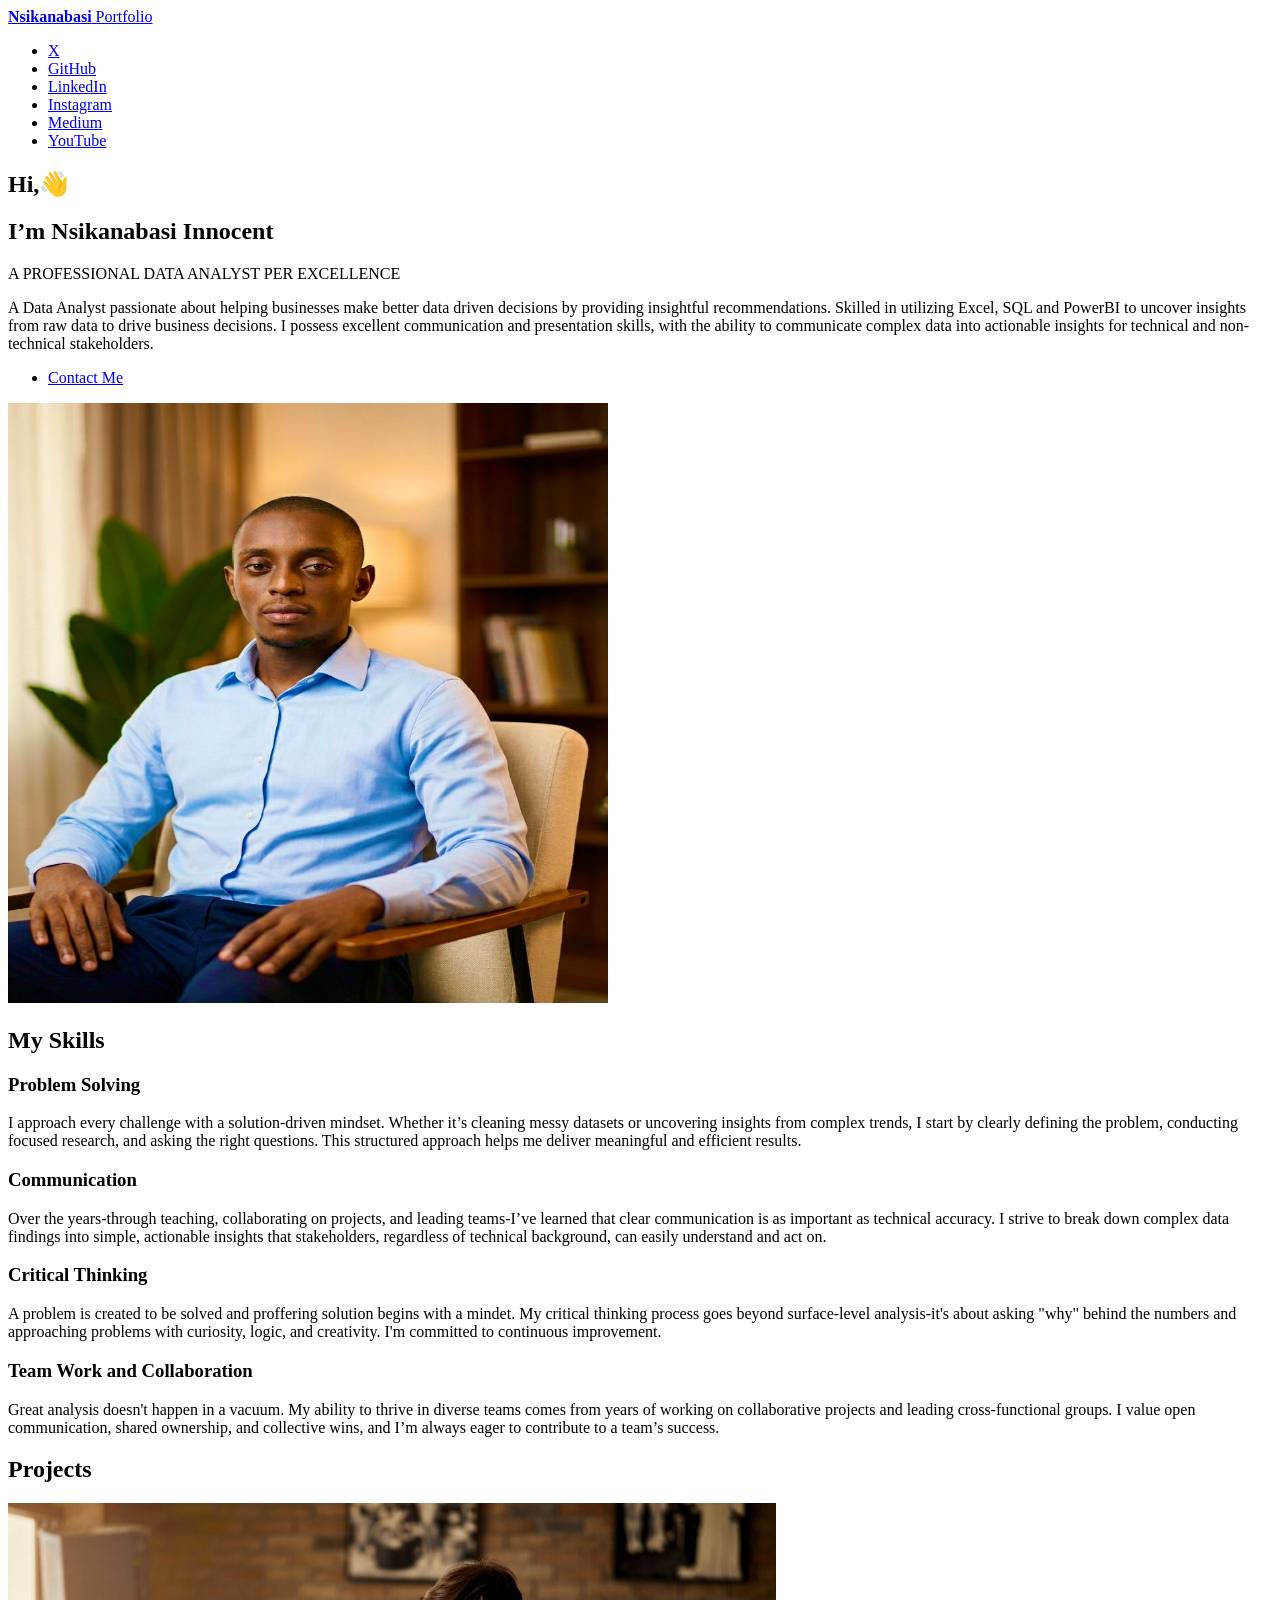
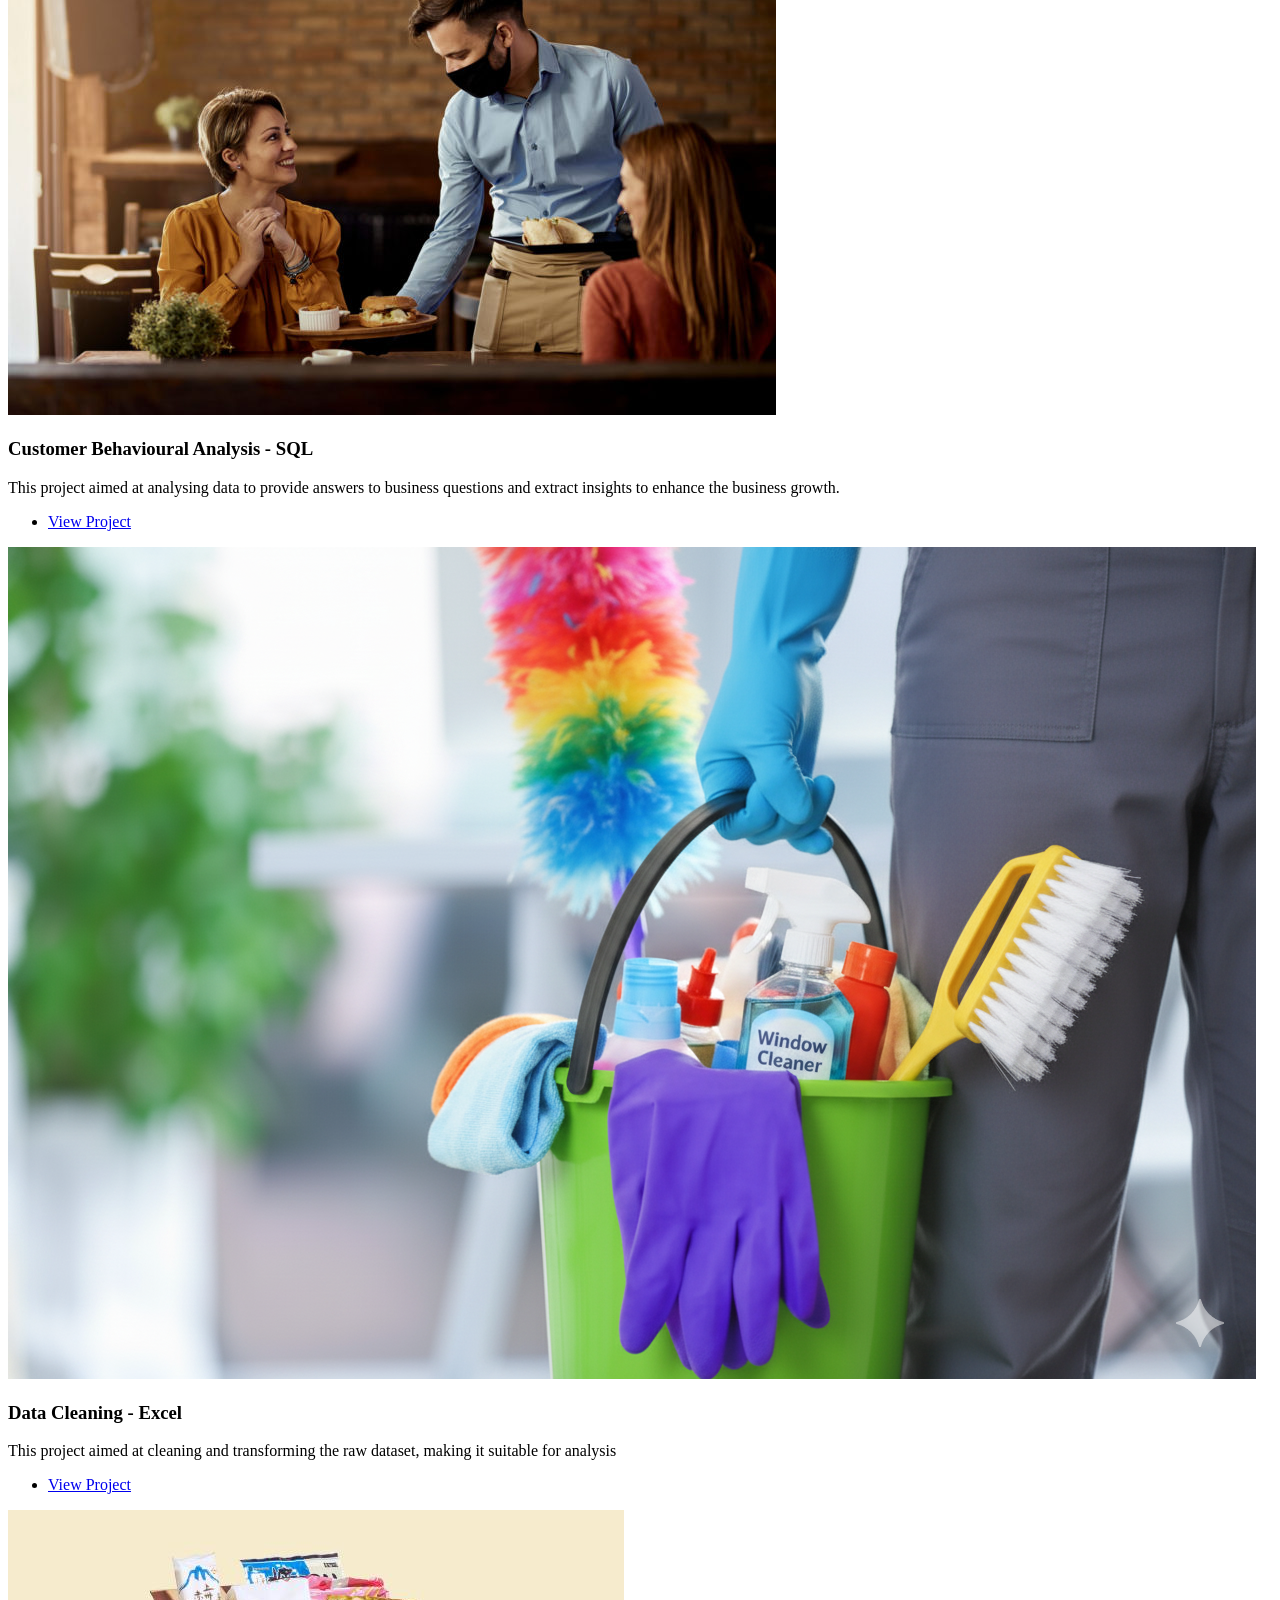
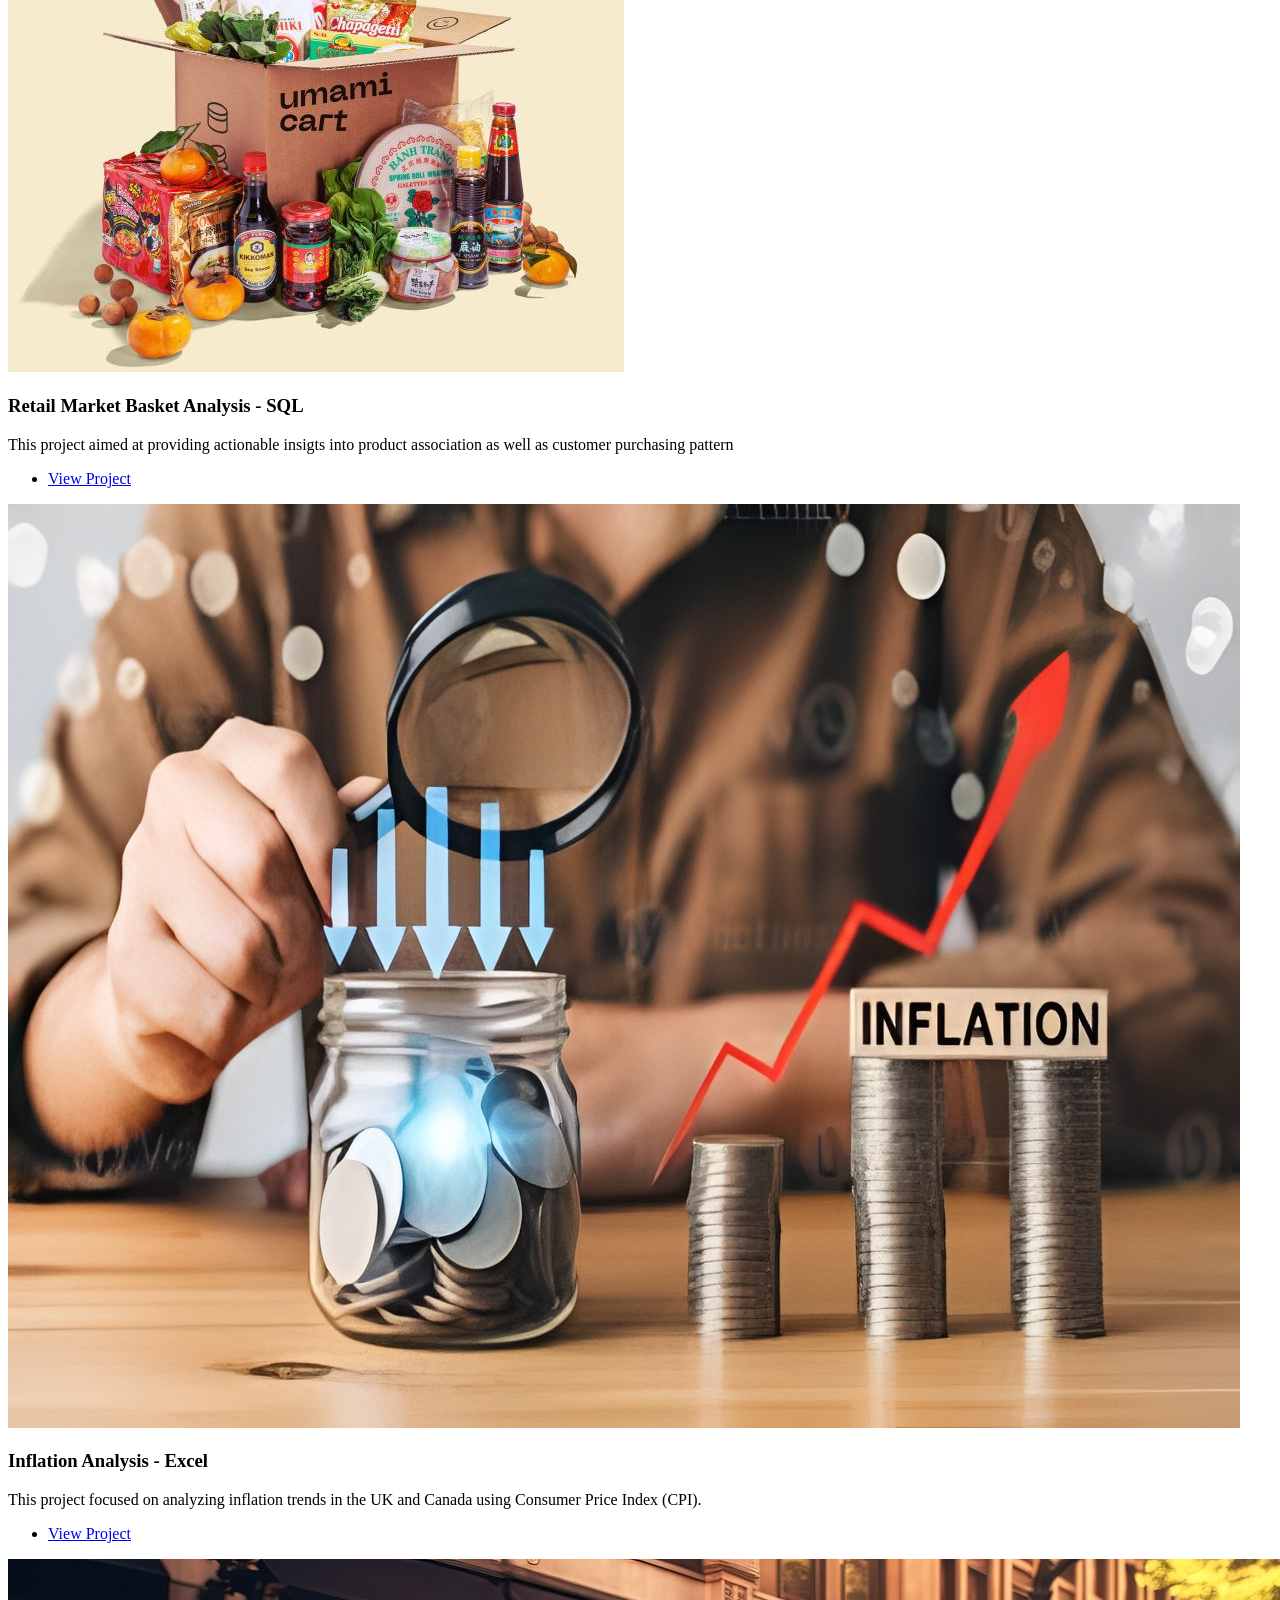
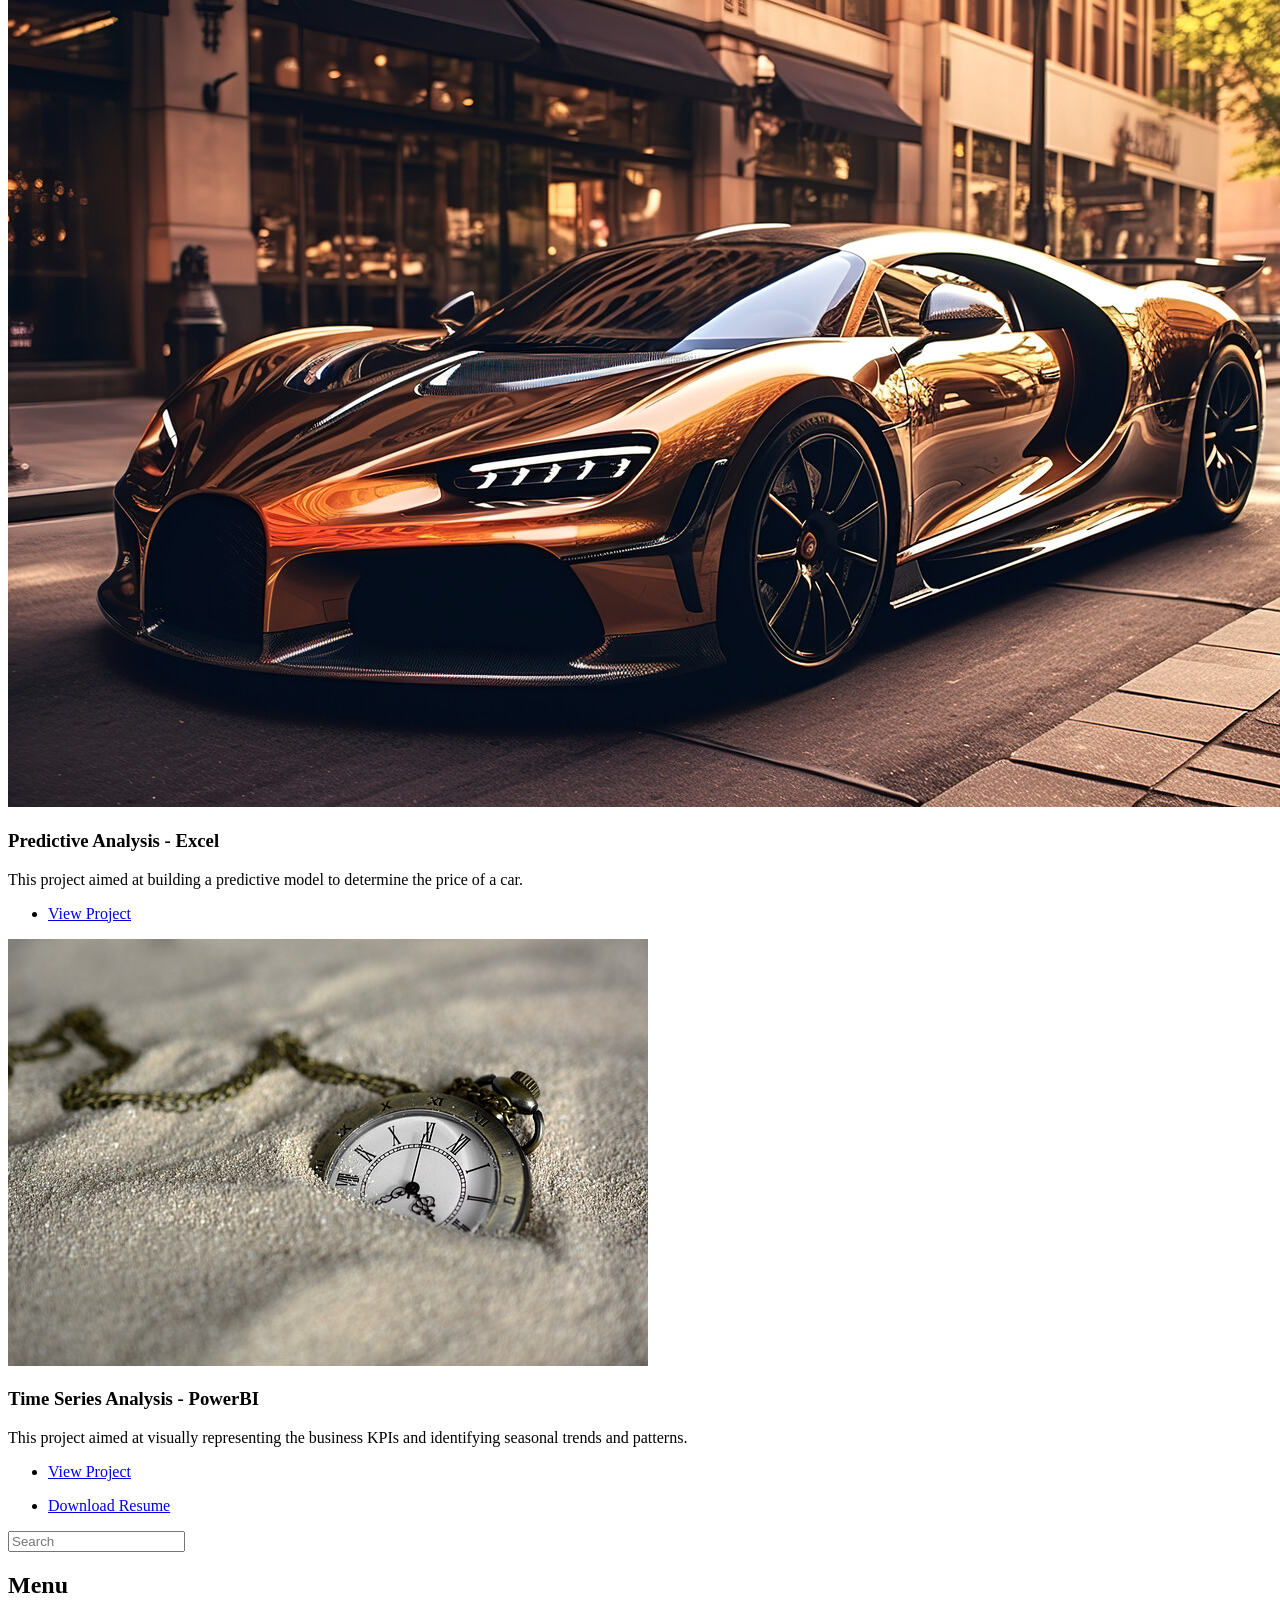
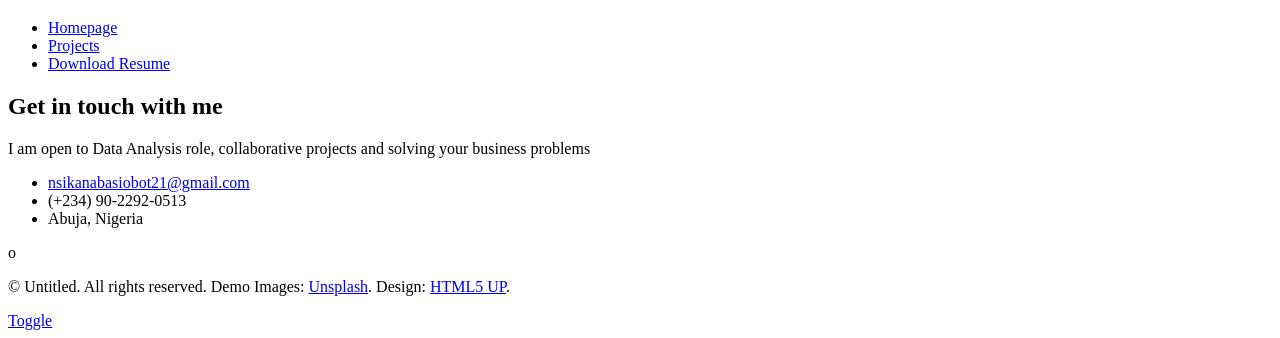
==== index.html @ 8bfc7a8d "Update index.html" ====
<!DOCTYPE HTML>
<!--
	Nsikanabasi Obot Portfolio 
	html5up.net | @ajlkn
	Free for personal and commercial use under the CCA 3.0 license (html5up.net/license)
-->
<html>
	<head>
		<title>Nsikanabasi Obot Portfolio </title>
		<meta charset="utf-8" />
		<meta name="viewport" content="width=device-width, initial-scale=1, user-scalable=no" />
		<link rel="stylesheet" href="https://cdnjs.cloudflare.com/ajax/libs/font-awesome/6.5.0/css/all.min.css">
		<link rel="stylesheet" href="assets/css/main.css" />
	</head>
	<body class="is-preload">

		<!-- Wrapper -->
			<div id="wrapper">

				<!-- Main -->
					<div id="main">
						<div class="inner">

							<!-- Header -->
								<header id="header">
									<a href="index.html" class="logo"><strong>Nsikanabasi</strong> Portfolio</a>
									<ul class="icons">										
										<li><a href="https://x.com/nsikanabasida?s=21"><span class="icon brands fa-x-twitter"><span class="label">X</span></span></a></li>
										<li><a href="https://github.com/Nsikanabasi-Innocent"><span" class="icon brands fa-github"><span class="label">GitHub</span></a></li>
										<li><a href="https://www.linkedin.com/in/nsikanabasiobot/"><span" class="icon brands fa-linkedin"><span class="label">LinkedIn</span></a></li>
										<li><a href="https://www.instagram.com/powerupdailytips?igsh=MXJxeWZpcnU3djlxcQ=="><span" class="icon brands fa-instagram"><span class="label">Instagram</span></a></li>
										<li><a href="https://medium.com/@nsikanabasida"><spam" class="icon brands fa-medium-m"><span class="label">Medium</span></a></li>
										<li><a href="https://youtube.com/@nsianddata?si=e2L50sUA_pNejiO2"><span class="icon brands fa-youtube"><span class="label">YouTube</span></a></li>
									</ul>
								</header>

							<!-- Banner -->
								<section id="banner">
									<div class="content">
										<header>
											<h1>Hi,<head>&#x1F44B;</head></h1>
												<h1>I’m Nsikanabasi Innocent</h1>
											<p>A PROFESSIONAL DATA ANALYST PER EXCELLENCE</p>
										</header>
										<p>A Data Analyst passionate about helping businesses make better data driven decisions by providing insightful recommendations. Skilled in utilizing Excel, SQL and PowerBI to uncover insights from raw data to drive business decisions. I possess excellent communication and presentation skills, with the ability to communicate complex data into actionable insights for technical and non-technical stakeholders.</p>										<ul class="actions">
											<li><a href="mailto:nsikanabasiobot21@gmail.com?&body=Hi%20Nsikanabasi," class="button big">Contact Me</a></li>
										</ul>
									</div>
									<span class="intro-image">
										<img src="images/profile2.png" alt="Image" style="max-height: 900px; max-width: 900px; width: 600px; height: 600px;" />
									</span>
								</section>

							<!-- Section -->
								<section>
									<header class="major">
										<h2>My Skills</h2>
									</header>
									<div class="features">
										<article>
											<span class="icon fa-gem"></span>
											<div class="content">
												<h3>Problem Solving</h3>
												<p>I approach every challenge with a solution-driven mindset. Whether it’s cleaning messy datasets or uncovering insights from complex trends, I start by clearly defining the problem, conducting focused research, and asking the right questions. This structured approach helps me deliver meaningful and efficient results.</p>
											</div>
										</article>
										<article>
											<span class="icon solid fa-paper-plane"></span>
											<div class="content">
												<h3>Communication</h3>
												<p>Over the years-through teaching, collaborating on projects, and leading teams-I’ve learned that clear communication is as important as technical accuracy. I strive to break down complex data findings into simple, actionable insights that stakeholders, regardless of technical background, can easily understand and act on.</p>
											</div>
										</article>
										<article>
											<span class="icon solid fa-rocket"></span>
											<div class="content">
												<h3>Critical Thinking</h3>
												<p>A problem is created to be solved and proffering solution begins with a mindet. My critical thinking process goes beyond surface-level analysis-it's about asking "why" behind the numbers and approaching problems with curiosity, logic, and creativity. I'm committed to continuous improvement.</p>
											</div>
										</article>
										<article>
											<span class="icon solid fa-signal"></span>
											<div class="content">
												<h3>Team Work and Collaboration</h3>
												<p>Great analysis doesn't happen in a vacuum. My ability to thrive in diverse teams comes from years of working on collaborative projects and leading cross-functional groups. I value open communication, shared ownership, and collective wins, and I’m always eager to contribute to a team’s success.</p>
											</div>
										</article>
									</div>
								</section>

							<!-- Section -->
							<section>
								<header class="major">
									<h2>Projects</h2>
								</header>
								<div class="posts">
									<article>
										<a href="https://medium.com/@nsikanabasida/mannys-dinner-business-analysis-in-sql-d910a4ec9da6" class="image"><img src="images/customer.jpg" alt="" /></a>
										<h3>Customer Behavioural Analysis - SQL </h3>
										<p>This project aimed at analysing data to provide answers to business questions and extract insights to enhance the business growth.</p>
										<ul class="actions">
											<li><a href="https://medium.com/@nsikanabasida/mannys-dinner-business-analysis-in-sql-d910a4ec9da6" class="button">View Project</a></li>
										</ul>
									</article>
									<article>
										<a href="https://medium.com/@nsikanabasida/transforming-the-fifa-21-dataset-a-data-cleaning-case-study-by-nsikanabasi-innocent-d241250b5559" class="image fit"><img src="images/Cleaning.png" alt="" /></a>
										<h3>Data Cleaning - Excel</h3>
										<p>This project aimed at cleaning and transforming the raw dataset, making it suitable for analysis</p>
										<ul class="actions">
											<li><a href="https://medium.com/@nsikanabasida/transforming-the-fifa-21-dataset-a-data-cleaning-case-study-by-nsikanabasi-innocent-d241250b5559" class="button">View Project</a></li>
										</ul>
									</article>
									<article>
										<a href="https://medium.com/@nsikanabasida/market-basket-analysis-report-5417c33f1a5d" class="image"><img src="images/groceries.jpeg" alt="" /></a>
										<h3> Retail Market Basket Analysis - SQL</h3>
										<p>This project aimed at providing actionable insigts into product association as well as customer purchasing pattern</p>
										<ul class="actions">
											<li><a href="https://medium.com/@nsikanabasida/market-basket-analysis-report-5417c33f1a5d" class="button">View Project</a></li>
										</ul>
									</article>
									<article>
										<a href="https://medium.com/@nsikanabasida/uk-vs-canada-inflation-trends-a-cross-country-cpi-analysis-january-2020-june-2025-cd9616a4756c" class="image"><img src="images/inflation_analysis10.jpg" alt="" /></a>
										<h3>Inflation Analysis - Excel</h3>
										<p>This project focused on analyzing inflation trends in the UK and Canada using Consumer Price Index (CPI).</p>
										<ul class="actions">
											<li><a href="https://medium.com/@nsikanabasida/uk-vs-canada-inflation-trends-a-cross-country-cpi-analysis-january-2020-june-2025-cd9616a4756c" class="button">View Project</a></li>
										</ul>
									</article>
									<article>
										<a href="https://github.com/Nsikanabasi-Innocent/Predictive-Analysis/blob/main/README.md" class="image"><img src="images/car.jpg" alt="" /></a>
										<h3>Predictive Analysis - Excel</h3>
										<p>This project aimed at building a predictive model to determine the price of a car.</p>
										<ul class="actions">
											<li><a href="https://github.com/Nsikanabasi-Innocent/Predictive-Analysis/blob/main/README.md" class="button">View Project</a></li>
										</ul>
									</article>
									<article>
										<a href="https://medium.com/@nsikanabasida/business-analysis-involving-time-series-and-time-based-comparison-in-power-bi-39948f5b01ca" class="image"><img src="images/watch.jpg" alt="" /></a>
										<h3>Time Series Analysis - PowerBI</h3>
										<p>This project aimed at visually representing the business KPIs and identifying seasonal trends and patterns.</p>
										<ul class="actions">
											<li><a href="https://medium.com/@nsikanabasida/business-analysis-involving-time-series-and-time-based-comparison-in-power-bi-39948f5b01ca" class="button">View Project</a></li>
										</ul>
									</article>
								</div>
							</section>
							<section class="split contact">
						<ul class="actions special">
							<li><a href="https://drive.google.com/file/d/1qF7cjOo4fMwD1GCdkhYdQ83513fK4cX1/view?usp=drive_link" class= button >Download Resume</a></li>
						</ul>
					</section>

				</div>
			</div>

		<!-- Sidebar -->
			<div id="sidebar">
				<div class="inner">

					<!-- Search -->
						<section id="search" class="alt">
							<form method="post" action="#">
								<input type="text" name="query" id="query" placeholder="Search" />
							</form>
						</section>

					<!-- Menu -->
						<nav id="menu">
							<header class="major">
								<h2>Menu</h2>
							</header>
							<ul>
								<li><a href="index.html">Homepage</a></li>
								<li><a href="generic.html">Projects</a></li>
								<li><a href="https://drive.google.com/file/d/1qF7cjOo4fMwD1GCdkhYdQ83513fK4cX1/view?usp=drive_link">Download Resume</a></li>
						</nav>

					<!-- Section -->
						<section>
							<header class="major">
								<h2>Get in touch with me</h2>
							</header>
							<p>I am open to Data Analysis role, collaborative projects and solving your business problems</p>
							<ul class="contact">
								<li class="icon solid fa-envelope"><a href="mailto:nsikanabasiobot21@gmail">nsikanabasiobot21@gmail.com</a></li>
								<li class="icon solid fa-phone">(+234) 90-2292-0513</li>
								<li class="icon solid fa-home"> Abuja, Nigeria<br />
								</li>
							</ul>
						</section>
o
					<!-- Footer -->
						<footer id="footer">
							<p class="copyright">&copy; Untitled. All rights reserved. Demo Images: <a href="https://unsplash.com">Unsplash</a>. Design: <a href="https://html5up.net">HTML5 UP</a>.</p> 
						</footer>

				</div>
			</div>

	</div>

<!-- Scripts -->
	<script src="assets/js/jquery.min.js"></script>
	<script src="assets/js/browser.min.js"></script>
	<script src="assets/js/breakpoints.min.js"></script>
	<script src="assets/js/util.js"></script>
	<script src="assets/js/main.js"></script>

</body>
</html>
---- assets/css/main.css ----
@import url(fontawesome-all.min.css);
@import url("https://fonts.googleapis.com/css?family=Open+Sans:400,600,400italic,600italic|Roboto+Slab:400,700");
/*
	Editorial by HTML5 UP
	html5up.net | @ajlkn
	Free for personal and commercial use under the CCA 3.0 license (html5up.net/license)
*/
html, body, div, span, applet, object,
iframe, h1, h2, h3, h4, h5, h6, p, blockquote,
pre, a, abbr, acronym, address, big, cite,
code, del, dfn, em, img, ins, kbd, q, s, samp,
small, strike, strong, sub, sup, tt, var, b,
u, i, center, dl, dt, dd, ol, ul, li, fieldset,
form, label, legend, table, caption, tbody,
tfoot, thead, tr, th, td, article, aside,
canvas, details, embed, figure, figcaption,
footer, header, hgroup, menu, nav, output, ruby,
section, summary, time, mark, audio, video {
  margin: 0;
  padding: 0;
  border: 0;
  font-size: 100%;
  font: inherit;
  vertical-align: baseline; }

article, aside, details, figcaption, figure,
footer, header, hgroup, menu, nav, section {
  display: block; }

body {
  line-height: 1; }

ol, ul {
  list-style: none; }

blockquote, q {
  quotes: none; }
  blockquote:before, blockquote:after, q:before, q:after {
    content: '';
    content: none; }

table {
  border-collapse: collapse;
  border-spacing: 0; }

body {
  -webkit-text-size-adjust: none; }

mark {
  background-color: transparent;
  color: inherit; }

input::-moz-focus-inner {
  border: 0;
  padding: 0; }

input, select, textarea {
  -moz-appearance: none;
  -webkit-appearance: none;
  -ms-appearance: none;
  appearance: none; }

/* Basic */
@-ms-viewport {
  width: device-width; }

body {
  -ms-overflow-style: scrollbar; }

@media screen and (max-width: 480px) {
  html, body {
    min-width: 320px; } }

html {
  box-sizing: border-box; }

*, *:before, *:after {
  box-sizing: inherit; }

body {
  background: #ffffff; }
  body.is-preload *, body.is-preload *:before, body.is-preload *:after, body.is-resizing *, body.is-resizing *:before, body.is-resizing *:after {
    -moz-animation: none !important;
    -webkit-animation: none !important;
    -ms-animation: none !important;
    animation: none !important;
    -moz-transition: none !important;
    -webkit-transition: none !important;
    -ms-transition: none !important;
    transition: none !important; }

/* Type */
body, input, select, textarea {
  color: #7f888f;
  font-family: "Open Sans", sans-serif;
  font-size: 13pt;
  font-weight: 400;
  line-height: 1.65; }
  @media screen and (max-width: 1680px) {
    body, input, select, textarea {
      font-size: 11pt; } }
  @media screen and (max-width: 1280px) {
    body, input, select, textarea {
      font-size: 10pt; } }
  @media screen and (max-width: 360px) {
    body, input, select, textarea {
      font-size: 9pt; } }

a {
  -moz-transition: color 0.2s ease-in-out, border-bottom-color 0.2s ease-in-out;
  -webkit-transition: color 0.2s ease-in-out, border-bottom-color 0.2s ease-in-out;
  -ms-transition: color 0.2s ease-in-out, border-bottom-color 0.2s ease-in-out;
  transition: color 0.2s ease-in-out, border-bottom-color 0.2s ease-in-out;
  border-bottom: dotted 1px;
  color: #f56a6a;
  text-decoration: none; }
  a:hover {
    border-bottom-color: #f56a6a;
    color: #f56a6a !important; }
    a:hover strong {
      color: inherit; }

strong, b {
  color: #3d4449;
  font-weight: 600; }

em, i {
  font-style: italic; }

p {
  margin: 0 0 2em 0; }

h1, h2, h3, h4, h5, h6 {
  color: #3d4449;
  font-family: "Roboto Slab", serif;
  font-weight: 700;
  line-height: 1.5;
  margin: 0 0 1em 0; }
  h1 a, h2 a, h3 a, h4 a, h5 a, h6 a {
    color: inherit;
    text-decoration: none;
    border-bottom: 0; }

h1 {
  font-size: 4em;
  margin: 0 0 0.5em 0;
  line-height: 1.3; }

h2 {
  font-size: 1.75em; }

h3 {
  font-size: 1.25em; }

h4 {
  font-size: 1.1em; }

h5 {
  font-size: 0.9em; }

h6 {
  font-size: 0.7em; }

@media screen and (max-width: 1680px) {
  h1 {
    font-size: 3.5em; } }

@media screen and (max-width: 980px) {
  h1 {
    font-size: 3.25em; } }

@media screen and (max-width: 736px) {
  h1 {
    font-size: 2em;
    line-height: 1.4; }
  h2 {
    font-size: 1.5em; } }

sub {
  font-size: 0.8em;
  position: relative;
  top: 0.5em; }

sup {
  font-size: 0.8em;
  position: relative;
  top: -0.5em; }

blockquote {
  border-left: solid 3px rgba(210, 215, 217, 0.75);
  font-style: italic;
  margin: 0 0 2em 0;
  padding: 0.5em 0 0.5em 2em; }

code {
  background: rgba(230, 235, 237, 0.25);
  border-radius: 0.375em;
  border: solid 1px rgba(210, 215, 217, 0.75);
  font-family: "Courier New", monospace;
  font-size: 0.9em;
  margin: 0 0.25em;
  padding: 0.25em 0.65em; }

pre {
  -webkit-overflow-scrolling: touch;
  font-family: "Courier New", monospace;
  font-size: 0.9em;
  margin: 0 0 2em 0; }
  pre code {
    display: block;
    line-height: 1.75;
    padding: 1em 1.5em;
    overflow-x: auto; }

hr {
  border: 0;
  border-bottom: solid 1px rgba(210, 215, 217, 0.75);
  margin: 2em 0; }
  hr.major {
    margin: 3em 0; }

.align-left {
  text-align: left; }

.align-center {
  text-align: center; }

.align-right {
  text-align: right; }

/* Row */
.row {
  display: flex;
  flex-wrap: wrap;
  box-sizing: border-box;
  align-items: stretch; }
  .row > * {
    box-sizing: border-box; }
  .row.gtr-uniform > * > :last-child {
    margin-bottom: 0; }
  .row.aln-left {
    justify-content: flex-start; }
  .row.aln-center {
    justify-content: center; }
  .row.aln-right {
    justify-content: flex-end; }
  .row.aln-top {
    align-items: flex-start; }
  .row.aln-middle {
    align-items: center; }
  .row.aln-bottom {
    align-items: flex-end; }
  .row > .imp {
    order: -1; }
  .row > .col-1 {
    width: 8.33333%; }
  .row > .off-1 {
    margin-left: 8.33333%; }
  .row > .col-2 {
    width: 16.66667%; }
  .row > .off-2 {
    margin-left: 16.66667%; }
  .row > .col-3 {
    width: 25%; }
  .row > .off-3 {
    margin-left: 25%; }
  .row > .col-4 {
    width: 33.33333%; }
  .row > .off-4 {
    margin-left: 33.33333%; }
  .row > .col-5 {
    width: 41.66667%; }
  .row > .off-5 {
    margin-left: 41.66667%; }
  .row > .col-6 {
    width: 50%; }
  .row > .off-6 {
    margin-left: 50%; }
  .row > .col-7 {
    width: 58.33333%; }
  .row > .off-7 {
    margin-left: 58.33333%; }
  .row > .col-8 {
    width: 66.66667%; }
  .row > .off-8 {
    margin-left: 66.66667%; }
  .row > .col-9 {
    width: 75%; }
  .row > .off-9 {
    margin-left: 75%; }
  .row > .col-10 {
    width: 83.33333%; }
  .row > .off-10 {
    margin-left: 83.33333%; }
  .row > .col-11 {
    width: 91.66667%; }
  .row > .off-11 {
    margin-left: 91.66667%; }
  .row > .col-12 {
    width: 100%; }
  .row > .off-12 {
    margin-left: 100%; }
  .row.gtr-0 {
    margin-top: 0;
    margin-left: 0em; }
    .row.gtr-0 > * {
      padding: 0 0 0 0em; }
    .row.gtr-0.gtr-uniform {
      margin-top: 0em; }
      .row.gtr-0.gtr-uniform > * {
        padding-top: 0em; }
  .row.gtr-25 {
    margin-top: 0;
    margin-left: -0.375em; }
    .row.gtr-25 > * {
      padding: 0 0 0 0.375em; }
    .row.gtr-25.gtr-uniform {
      margin-top: -0.375em; }
      .row.gtr-25.gtr-uniform > * {
        padding-top: 0.375em; }
  .row.gtr-50 {
    margin-top: 0;
    margin-left: -0.75em; }
    .row.gtr-50 > * {
      padding: 0 0 0 0.75em; }
    .row.gtr-50.gtr-uniform {
      margin-top: -0.75em; }
      .row.gtr-50.gtr-uniform > * {
        padding-top: 0.75em; }
  .row {
    margin-top: 0;
    margin-left: -1.5em; }
    .row > * {
      padding: 0 0 0 1.5em; }
    .row.gtr-uniform {
      margin-top: -1.5em; }
      .row.gtr-uniform > * {
        padding-top: 1.5em; }
  .row.gtr-150 {
    margin-top: 0;
    margin-left: -2.25em; }
    .row.gtr-150 > * {
      padding: 0 0 0 2.25em; }
    .row.gtr-150.gtr-uniform {
      margin-top: -2.25em; }
      .row.gtr-150.gtr-uniform > * {
        padding-top: 2.25em; }
  .row.gtr-200 {
    margin-top: 0;
    margin-left: -3em; }
    .row.gtr-200 > * {
      padding: 0 0 0 3em; }
    .row.gtr-200.gtr-uniform {
      margin-top: -3em; }
      .row.gtr-200.gtr-uniform > * {
        padding-top: 3em; }
  @media screen and (max-width: 1680px) {
    .row {
      display: flex;
      flex-wrap: wrap;
      box-sizing: border-box;
      align-items: stretch; }
      .row > * {
        box-sizing: border-box; }
      .row.gtr-uniform > * > :last-child {
        margin-bottom: 0; }
      .row.aln-left {
        justify-content: flex-start; }
      .row.aln-center {
        justify-content: center; }
      .row.aln-right {
        justify-content: flex-end; }
      .row.aln-top {
        align-items: flex-start; }
      .row.aln-middle {
        align-items: center; }
      .row.aln-bottom {
        align-items: flex-end; }
      .row > .imp-xlarge {
        order: -1; }
      .row > .col-1-xlarge {
        width: 8.33333%; }
      .row > .off-1-xlarge {
        margin-left: 8.33333%; }
      .row > .col-2-xlarge {
        width: 16.66667%; }
      .row > .off-2-xlarge {
        margin-left: 16.66667%; }
      .row > .col-3-xlarge {
        width: 25%; }
      .row > .off-3-xlarge {
        margin-left: 25%; }
      .row > .col-4-xlarge {
        width: 33.33333%; }
      .row > .off-4-xlarge {
        margin-left: 33.33333%; }
      .row > .col-5-xlarge {
        width: 41.66667%; }
      .row > .off-5-xlarge {
        margin-left: 41.66667%; }
      .row > .col-6-xlarge {
        width: 50%; }
      .row > .off-6-xlarge {
        margin-left: 50%; }
      .row > .col-7-xlarge {
        width: 58.33333%; }
      .row > .off-7-xlarge {
        margin-left: 58.33333%; }
      .row > .col-8-xlarge {
        width: 66.66667%; }
      .row > .off-8-xlarge {
        margin-left: 66.66667%; }
      .row > .col-9-xlarge {
        width: 75%; }
      .row > .off-9-xlarge {
        margin-left: 75%; }
      .row > .col-10-xlarge {
        width: 83.33333%; }
      .row > .off-10-xlarge {
        margin-left: 83.33333%; }
      .row > .col-11-xlarge {
        width: 91.66667%; }
      .row > .off-11-xlarge {
        margin-left: 91.66667%; }
      .row > .col-12-xlarge {
        width: 100%; }
      .row > .off-12-xlarge {
        margin-left: 100%; }
      .row.gtr-0 {
        margin-top: 0;
        margin-left: 0em; }
        .row.gtr-0 > * {
          padding: 0 0 0 0em; }
        .row.gtr-0.gtr-uniform {
          margin-top: 0em; }
          .row.gtr-0.gtr-uniform > * {
            padding-top: 0em; }
      .row.gtr-25 {
        margin-top: 0;
        margin-left: -0.375em; }
        .row.gtr-25 > * {
          padding: 0 0 0 0.375em; }
        .row.gtr-25.gtr-uniform {
          margin-top: -0.375em; }
          .row.gtr-25.gtr-uniform > * {
            padding-top: 0.375em; }
      .row.gtr-50 {
        margin-top: 0;
        margin-left: -0.75em; }
        .row.gtr-50 > * {
          padding: 0 0 0 0.75em; }
        .row.gtr-50.gtr-uniform {
          margin-top: -0.75em; }
          .row.gtr-50.gtr-uniform > * {
            padding-top: 0.75em; }
      .row {
        margin-top: 0;
        margin-left: -1.5em; }
        .row > * {
          padding: 0 0 0 1.5em; }
        .row.gtr-uniform {
          margin-top: -1.5em; }
          .row.gtr-uniform > * {
            padding-top: 1.5em; }
      .row.gtr-150 {
        margin-top: 0;
        margin-left: -2.25em; }
        .row.gtr-150 > * {
          padding: 0 0 0 2.25em; }
        .row.gtr-150.gtr-uniform {
          margin-top: -2.25em; }
          .row.gtr-150.gtr-uniform > * {
            padding-top: 2.25em; }
      .row.gtr-200 {
        margin-top: 0;
        margin-left: -3em; }
        .row.gtr-200 > * {
          padding: 0 0 0 3em; }
        .row.gtr-200.gtr-uniform {
          margin-top: -3em; }
          .row.gtr-200.gtr-uniform > * {
            padding-top: 3em; } }
  @media screen and (max-width: 1280px) {
    .row {
      display: flex;
      flex-wrap: wrap;
      box-sizing: border-box;
      align-items: stretch; }
      .row > * {
        box-sizing: border-box; }
      .row.gtr-uniform > * > :last-child {
        margin-bottom: 0; }
      .row.aln-left {
        justify-content: flex-start; }
      .row.aln-center {
        justify-content: center; }
      .row.aln-right {
        justify-content: flex-end; }
      .row.aln-top {
        align-items: flex-start; }
      .row.aln-middle {
        align-items: center; }
      .row.aln-bottom {
        align-items: flex-end; }
      .row > .imp-large {
        order: -1; }
      .row > .col-1-large {
        width: 8.33333%; }
      .row > .off-1-large {
        margin-left: 8.33333%; }
      .row > .col-2-large {
        width: 16.66667%; }
      .row > .off-2-large {
        margin-left: 16.66667%; }
      .row > .col-3-large {
        width: 25%; }
      .row > .off-3-large {
        margin-left: 25%; }
      .row > .col-4-large {
        width: 33.33333%; }
      .row > .off-4-large {
        margin-left: 33.33333%; }
      .row > .col-5-large {
        width: 41.66667%; }
      .row > .off-5-large {
        margin-left: 41.66667%; }
      .row > .col-6-large {
        width: 50%; }
      .row > .off-6-large {
        margin-left: 50%; }
      .row > .col-7-large {
        width: 58.33333%; }
      .row > .off-7-large {
        margin-left: 58.33333%; }
      .row > .col-8-large {
        width: 66.66667%; }
      .row > .off-8-large {
        margin-left: 66.66667%; }
      .row > .col-9-large {
        width: 75%; }
      .row > .off-9-large {
        margin-left: 75%; }
      .row > .col-10-large {
        width: 83.33333%; }
      .row > .off-10-large {
        margin-left: 83.33333%; }
      .row > .col-11-large {
        width: 91.66667%; }
      .row > .off-11-large {
        margin-left: 91.66667%; }
      .row > .col-12-large {
        width: 100%; }
      .row > .off-12-large {
        margin-left: 100%; }
      .row.gtr-0 {
        margin-top: 0;
        margin-left: 0em; }
        .row.gtr-0 > * {
          padding: 0 0 0 0em; }
        .row.gtr-0.gtr-uniform {
          margin-top: 0em; }
          .row.gtr-0.gtr-uniform > * {
            padding-top: 0em; }
      .row.gtr-25 {
        margin-top: 0;
        margin-left: -0.375em; }
        .row.gtr-25 > * {
          padding: 0 0 0 0.375em; }
        .row.gtr-25.gtr-uniform {
          margin-top: -0.375em; }
          .row.gtr-25.gtr-uniform > * {
            padding-top: 0.375em; }
      .row.gtr-50 {
        margin-top: 0;
        margin-left: -0.75em; }
        .row.gtr-50 > * {
          padding: 0 0 0 0.75em; }
        .row.gtr-50.gtr-uniform {
          margin-top: -0.75em; }
          .row.gtr-50.gtr-uniform > * {
            padding-top: 0.75em; }
      .row {
        margin-top: 0;
        margin-left: -1.5em; }
        .row > * {
          padding: 0 0 0 1.5em; }
        .row.gtr-uniform {
          margin-top: -1.5em; }
          .row.gtr-uniform > * {
            padding-top: 1.5em; }
      .row.gtr-150 {
        margin-top: 0;
        margin-left: -2.25em; }
        .row.gtr-150 > * {
          padding: 0 0 0 2.25em; }
        .row.gtr-150.gtr-uniform {
          margin-top: -2.25em; }
          .row.gtr-150.gtr-uniform > * {
            padding-top: 2.25em; }
      .row.gtr-200 {
        margin-top: 0;
        margin-left: -3em; }
        .row.gtr-200 > * {
          padding: 0 0 0 3em; }
        .row.gtr-200.gtr-uniform {
          margin-top: -3em; }
          .row.gtr-200.gtr-uniform > * {
            padding-top: 3em; } }
  @media screen and (max-width: 980px) {
    .row {
      display: flex;
      flex-wrap: wrap;
      box-sizing: border-box;
      align-items: stretch; }
      .row > * {
        box-sizing: border-box; }
      .row.gtr-uniform > * > :last-child {
        margin-bottom: 0; }
      .row.aln-left {
        justify-content: flex-start; }
      .row.aln-center {
        justify-content: center; }
      .row.aln-right {
        justify-content: flex-end; }
      .row.aln-top {
        align-items: flex-start; }
      .row.aln-middle {
        align-items: center; }
      .row.aln-bottom {
        align-items: flex-end; }
      .row > .imp-medium {
        order: -1; }
      .row > .col-1-medium {
        width: 8.33333%; }
      .row > .off-1-medium {
        margin-left: 8.33333%; }
      .row > .col-2-medium {
        width: 16.66667%; }
      .row > .off-2-medium {
        margin-left: 16.66667%; }
      .row > .col-3-medium {
        width: 25%; }
      .row > .off-3-medium {
        margin-left: 25%; }
      .row > .col-4-medium {
        width: 33.33333%; }
      .row > .off-4-medium {
        margin-left: 33.33333%; }
      .row > .col-5-medium {
        width: 41.66667%; }
      .row > .off-5-medium {
        margin-left: 41.66667%; }
      .row > .col-6-medium {
        width: 50%; }
      .row > .off-6-medium {
        margin-left: 50%; }
      .row > .col-7-medium {
        width: 58.33333%; }
      .row > .off-7-medium {
        margin-left: 58.33333%; }
      .row > .col-8-medium {
        width: 66.66667%; }
      .row > .off-8-medium {
        margin-left: 66.66667%; }
      .row > .col-9-medium {
        width: 75%; }
      .row > .off-9-medium {
        margin-left: 75%; }
      .row > .col-10-medium {
        width: 83.33333%; }
      .row > .off-10-medium {
        margin-left: 83.33333%; }
      .row > .col-11-medium {
        width: 91.66667%; }
      .row > .off-11-medium {
        margin-left: 91.66667%; }
      .row > .col-12-medium {
        width: 100%; }
      .row > .off-12-medium {
        margin-left: 100%; }
      .row.gtr-0 {
        margin-top: 0;
        margin-left: 0em; }
        .row.gtr-0 > * {
          padding: 0 0 0 0em; }
        .row.gtr-0.gtr-uniform {
          margin-top: 0em; }
          .row.gtr-0.gtr-uniform > * {
            padding-top: 0em; }
      .row.gtr-25 {
        margin-top: 0;
        margin-left: -0.375em; }
        .row.gtr-25 > * {
          padding: 0 0 0 0.375em; }
        .row.gtr-25.gtr-uniform {
          margin-top: -0.375em; }
          .row.gtr-25.gtr-uniform > * {
            padding-top: 0.375em; }
      .row.gtr-50 {
        margin-top: 0;
        margin-left: -0.75em; }
        .row.gtr-50 > * {
          padding: 0 0 0 0.75em; }
        .row.gtr-50.gtr-uniform {
          margin-top: -0.75em; }
          .row.gtr-50.gtr-uniform > * {
            padding-top: 0.75em; }
      .row {
        margin-top: 0;
        margin-left: -1.5em; }
        .row > * {
          padding: 0 0 0 1.5em; }
        .row.gtr-uniform {
          margin-top: -1.5em; }
          .row.gtr-uniform > * {
            padding-top: 1.5em; }
      .row.gtr-150 {
        margin-top: 0;
        margin-left: -2.25em; }
        .row.gtr-150 > * {
          padding: 0 0 0 2.25em; }
        .row.gtr-150.gtr-uniform {
          margin-top: -2.25em; }
          .row.gtr-150.gtr-uniform > * {
            padding-top: 2.25em; }
      .row.gtr-200 {
        margin-top: 0;
        margin-left: -3em; }
        .row.gtr-200 > * {
          padding: 0 0 0 3em; }
        .row.gtr-200.gtr-uniform {
          margin-top: -3em; }
          .row.gtr-200.gtr-uniform > * {
            padding-top: 3em; } }
  @media screen and (max-width: 736px) {
    .row {
      display: flex;
      flex-wrap: wrap;
      box-sizing: border-box;
      align-items: stretch; }
      .row > * {
        box-sizing: border-box; }
      .row.gtr-uniform > * > :last-child {
        margin-bottom: 0; }
      .row.aln-left {
        justify-content: flex-start; }
      .row.aln-center {
        justify-content: center; }
      .row.aln-right {
        justify-content: flex-end; }
      .row.aln-top {
        align-items: flex-start; }
      .row.aln-middle {
        align-items: center; }
      .row.aln-bottom {
        align-items: flex-end; }
      .row > .imp-small {
        order: -1; }
      .row > .col-1-small {
        width: 8.33333%; }
      .row > .off-1-small {
        margin-left: 8.33333%; }
      .row > .col-2-small {
        width: 16.66667%; }
      .row > .off-2-small {
        margin-left: 16.66667%; }
      .row > .col-3-small {
        width: 25%; }
      .row > .off-3-small {
        margin-left: 25%; }
      .row > .col-4-small {
        width: 33.33333%; }
      .row > .off-4-small {
        margin-left: 33.33333%; }
      .row > .col-5-small {
        width: 41.66667%; }
      .row > .off-5-small {
        margin-left: 41.66667%; }
      .row > .col-6-small {
        width: 50%; }
      .row > .off-6-small {
        margin-left: 50%; }
      .row > .col-7-small {
        width: 58.33333%; }
      .row > .off-7-small {
        margin-left: 58.33333%; }
      .row > .col-8-small {
        width: 66.66667%; }
      .row > .off-8-small {
        margin-left: 66.66667%; }
      .row > .col-9-small {
        width: 75%; }
      .row > .off-9-small {
        margin-left: 75%; }
      .row > .col-10-small {
        width: 83.33333%; }
      .row > .off-10-small {
        margin-left: 83.33333%; }
      .row > .col-11-small {
        width: 91.66667%; }
      .row > .off-11-small {
        margin-left: 91.66667%; }
      .row > .col-12-small {
        width: 100%; }
      .row > .off-12-small {
        margin-left: 100%; }
      .row.gtr-0 {
        margin-top: 0;
        margin-left: 0em; }
        .row.gtr-0 > * {
          padding: 0 0 0 0em; }
        .row.gtr-0.gtr-uniform {
          margin-top: 0em; }
          .row.gtr-0.gtr-uniform > * {
            padding-top: 0em; }
      .row.gtr-25 {
        margin-top: 0;
        margin-left: -0.375em; }
        .row.gtr-25 > * {
          padding: 0 0 0 0.375em; }
        .row.gtr-25.gtr-uniform {
          margin-top: -0.375em; }
          .row.gtr-25.gtr-uniform > * {
            padding-top: 0.375em; }
      .row.gtr-50 {
        margin-top: 0;
        margin-left: -0.75em; }
        .row.gtr-50 > * {
          padding: 0 0 0 0.75em; }
        .row.gtr-50.gtr-uniform {
          margin-top: -0.75em; }
          .row.gtr-50.gtr-uniform > * {
            padding-top: 0.75em; }
      .row {
        margin-top: 0;
        margin-left: -1.5em; }
        .row > * {
          padding: 0 0 0 1.5em; }
        .row.gtr-uniform {
          margin-top: -1.5em; }
          .row.gtr-uniform > * {
            padding-top: 1.5em; }
      .row.gtr-150 {
        margin-top: 0;
        margin-left: -2.25em; }
        .row.gtr-150 > * {
          padding: 0 0 0 2.25em; }
        .row.gtr-150.gtr-uniform {
          margin-top: -2.25em; }
          .row.gtr-150.gtr-uniform > * {
            padding-top: 2.25em; }
      .row.gtr-200 {
        margin-top: 0;
        margin-left: -3em; }
        .row.gtr-200 > * {
          padding: 0 0 0 3em; }
        .row.gtr-200.gtr-uniform {
          margin-top: -3em; }
          .row.gtr-200.gtr-uniform > * {
            padding-top: 3em; } }
  @media screen and (max-width: 480px) {
    .row {
      display: flex;
      flex-wrap: wrap;
      box-sizing: border-box;
      align-items: stretch; }
      .row > * {
        box-sizing: border-box; }
      .row.gtr-uniform > * > :last-child {
        margin-bottom: 0; }
      .row.aln-left {
        justify-content: flex-start; }
      .row.aln-center {
        justify-content: center; }
      .row.aln-right {
        justify-content: flex-end; }
      .row.aln-top {
        align-items: flex-start; }
      .row.aln-middle {
        align-items: center; }
      .row.aln-bottom {
        align-items: flex-end; }
      .row > .imp-xsmall {
        order: -1; }
      .row > .col-1-xsmall {
        width: 8.33333%; }
      .row > .off-1-xsmall {
        margin-left: 8.33333%; }
      .row > .col-2-xsmall {
        width: 16.66667%; }
      .row > .off-2-xsmall {
        margin-left: 16.66667%; }
      .row > .col-3-xsmall {
        width: 25%; }
      .row > .off-3-xsmall {
        margin-left: 25%; }
      .row > .col-4-xsmall {
        width: 33.33333%; }
      .row > .off-4-xsmall {
        margin-left: 33.33333%; }
      .row > .col-5-xsmall {
        width: 41.66667%; }
      .row > .off-5-xsmall {
        margin-left: 41.66667%; }
      .row > .col-6-xsmall {
        width: 50%; }
      .row > .off-6-xsmall {
        margin-left: 50%; }
      .row > .col-7-xsmall {
        width: 58.33333%; }
      .row > .off-7-xsmall {
        margin-left: 58.33333%; }
      .row > .col-8-xsmall {
        width: 66.66667%; }
      .row > .off-8-xsmall {
        margin-left: 66.66667%; }
      .row > .col-9-xsmall {
        width: 75%; }
      .row > .off-9-xsmall {
        margin-left: 75%; }
      .row > .col-10-xsmall {
        width: 83.33333%; }
      .row > .off-10-xsmall {
        margin-left: 83.33333%; }
      .row > .col-11-xsmall {
        width: 91.66667%; }
      .row > .off-11-xsmall {
        margin-left: 91.66667%; }
      .row > .col-12-xsmall {
        width: 100%; }
      .row > .off-12-xsmall {
        margin-left: 100%; }
      .row.gtr-0 {
        margin-top: 0;
        margin-left: 0em; }
        .row.gtr-0 > * {
          padding: 0 0 0 0em; }
        .row.gtr-0.gtr-uniform {
          margin-top: 0em; }
          .row.gtr-0.gtr-uniform > * {
            padding-top: 0em; }
      .row.gtr-25 {
        margin-top: 0;
        margin-left: -0.375em; }
        .row.gtr-25 > * {
          padding: 0 0 0 0.375em; }
        .row.gtr-25.gtr-uniform {
          margin-top: -0.375em; }
          .row.gtr-25.gtr-uniform > * {
            padding-top: 0.375em; }
      .row.gtr-50 {
        margin-top: 0;
        margin-left: -0.75em; }
        .row.gtr-50 > * {
          padding: 0 0 0 0.75em; }
        .row.gtr-50.gtr-uniform {
          margin-top: -0.75em; }
          .row.gtr-50.gtr-uniform > * {
            padding-top: 0.75em; }
      .row {
        margin-top: 0;
        margin-left: -1.5em; }
        .row > * {
          padding: 0 0 0 1.5em; }
        .row.gtr-uniform {
          margin-top: -1.5em; }
          .row.gtr-uniform > * {
            padding-top: 1.5em; }
      .row.gtr-150 {
        margin-top: 0;
        margin-left: -2.25em; }
        .row.gtr-150 > * {
          padding: 0 0 0 2.25em; }
        .row.gtr-150.gtr-uniform {
          margin-top: -2.25em; }
          .row.gtr-150.gtr-uniform > * {
            padding-top: 2.25em; }
      .row.gtr-200 {
        margin-top: 0;
        margin-left: -3em; }
        .row.gtr-200 > * {
          padding: 0 0 0 3em; }
        .row.gtr-200.gtr-uniform {
          margin-top: -3em; }
          .row.gtr-200.gtr-uniform > * {
            padding-top: 3em; } }

/* Section/Article */
section.special, article.special {
  text-align: center; }

header p {
  font-family: "Roboto Slab", serif;
  font-size: 1em;
  font-weight: 400;
  letter-spacing: 0.075em;
  margin-top: -0.5em;
  text-transform: uppercase; }

header.major > :last-child {
  border-bottom: solid 3px #f56a6a;
  display: inline-block;
  margin: 0 0 2em 0;
  padding: 0 0.75em 0.5em 0; }

header.main > :last-child {
  margin: 0 0 1em 0; }

/* Form */
form {
  margin: 0 0 2em 0; }

label {
  color: #3d4449;
  display: block;
  font-size: 0.9em;
  font-weight: 600;
  margin: 0 0 1em 0; }

input[type="text"],
input[type="password"],
input[type="email"],
input[type="tel"],
input[type="search"],
input[type="url"],
select,
textarea {
  -moz-appearance: none;
  -webkit-appearance: none;
  -ms-appearance: none;
  appearance: none;
  background: #ffffff;
  border-radius: 0.375em;
  border: none;
  border: solid 1px rgba(210, 215, 217, 0.75);
  color: inherit;
  display: block;
  outline: 0;
  padding: 0 1em;
  text-decoration: none;
  width: 100%; }
  input[type="text"]:invalid,
  input[type="password"]:invalid,
  input[type="email"]:invalid,
  input[type="tel"]:invalid,
  input[type="search"]:invalid,
  input[type="url"]:invalid,
  select:invalid,
  textarea:invalid {
    box-shadow: none; }
  input[type="text"]:focus,
  input[type="password"]:focus,
  input[type="email"]:focus,
  input[type="tel"]:focus,
  input[type="search"]:focus,
  input[type="url"]:focus,
  select:focus,
  textarea:focus {
    border-color: #f56a6a;
    box-shadow: 0 0 0 1px #f56a6a; }

select {
  background-image: url("data:image/svg+xml;charset=utf8,%3Csvg xmlns='http://www.w3.org/2000/svg' width='40' height='40' preserveAspectRatio='none' viewBox='0 0 40 40'%3E%3Cpath d='M9.4,12.3l10.4,10.4l10.4-10.4c0.2-0.2,0.5-0.4,0.9-0.4c0.3,0,0.6,0.1,0.9,0.4l3.3,3.3c0.2,0.2,0.4,0.5,0.4,0.9 c0,0.4-0.1,0.6-0.4,0.9L20.7,31.9c-0.2,0.2-0.5,0.4-0.9,0.4c-0.3,0-0.6-0.1-0.9-0.4L4.3,17.3c-0.2-0.2-0.4-0.5-0.4-0.9 c0-0.4,0.1-0.6,0.4-0.9l3.3-3.3c0.2-0.2,0.5-0.4,0.9-0.4S9.1,12.1,9.4,12.3z' fill='rgba(210, 215, 217, 0.75)' /%3E%3C/svg%3E");
  background-size: 1.25em;
  background-repeat: no-repeat;
  background-position: calc(100% - 1em) center;
  height: 2.75em;
  padding-right: 2.75em;
  text-overflow: ellipsis; }
  select option {
    color: #3d4449;
    background: #ffffff; }
  select:focus::-ms-value {
    background-color: transparent; }
  select::-ms-expand {
    display: none; }

input[type="text"],
input[type="password"],
input[type="email"],
input[type="tel"],
input[type="search"],
input[type="url"],
select {
  height: 2.75em; }

textarea {
  padding: 0.75em 1em; }

input[type="checkbox"],
input[type="radio"] {
  -moz-appearance: none;
  -webkit-appearance: none;
  -ms-appearance: none;
  appearance: none;
  display: block;
  float: left;
  margin-right: -2em;
  opacity: 0;
  width: 1em;
  z-index: -1; }
  input[type="checkbox"] + label,
  input[type="radio"] + label {
    text-decoration: none;
    color: #7f888f;
    cursor: pointer;
    display: inline-block;
    font-size: 1em;
    font-weight: 400;
    padding-left: 2.4em;
    padding-right: 0.75em;
    position: relative; }
    input[type="checkbox"] + label:before,
    input[type="radio"] + label:before {
      -moz-osx-font-smoothing: grayscale;
      -webkit-font-smoothing: antialiased;
      display: inline-block;
      font-style: normal;
      font-variant: normal;
      text-rendering: auto;
      line-height: 1;
      text-transform: none !important;
      font-family: 'Font Awesome 5 Free';
      font-weight: 900; }
    input[type="checkbox"] + label:before,
    input[type="radio"] + label:before {
      background: #ffffff;
      border-radius: 0.375em;
      border: solid 1px rgba(210, 215, 217, 0.75);
      content: '';
      display: inline-block;
      font-size: 0.8em;
      height: 2.0625em;
      left: 0;
      line-height: 2.0625em;
      position: absolute;
      text-align: center;
      top: 0;
      width: 2.0625em; }
  input[type="checkbox"]:checked + label:before,
  input[type="radio"]:checked + label:before {
    background: #3d4449;
    border-color: #3d4449;
    color: #ffffff;
    content: '\f00c'; }
  input[type="checkbox"]:focus + label:before,
  input[type="radio"]:focus + label:before {
    border-color: #f56a6a;
    box-shadow: 0 0 0 1px #f56a6a; }

input[type="checkbox"] + label:before {
  border-radius: 0.375em; }

input[type="radio"] + label:before {
  border-radius: 100%; }

::-webkit-input-placeholder {
  color: #9fa3a6 !important;
  opacity: 1.0; }

:-moz-placeholder {
  color: #9fa3a6 !important;
  opacity: 1.0; }

::-moz-placeholder {
  color: #9fa3a6 !important;
  opacity: 1.0; }

:-ms-input-placeholder {
  color: #9fa3a6 !important;
  opacity: 1.0; }

/* Box */
.box {
  border-radius: 0.375em;
  border: solid 1px rgba(210, 215, 217, 0.75);
  margin-bottom: 2em;
  padding: 1.5em; }
  .box > :last-child,
  .box > :last-child > :last-child,
  .box > :last-child > :last-child > :last-child {
    margin-bottom: 0; }
  .box.alt {
    border: 0;
    border-radius: 0;
    padding: 0; }

/* Icon */
.icon {
  text-decoration: none;
  border-bottom: none;
  position: relative; }
  .icon:before {
    -moz-osx-font-smoothing: grayscale;
    -webkit-font-smoothing: antialiased;
    display: inline-block;
    font-style: normal;
    font-variant: normal;
    text-rendering: auto;
    line-height: 1;
    text-transform: none !important;
    font-family: 'Font Awesome 5 Free';
    font-weight: 400; }
  .icon > .label {
    display: none; }
  .icon:before {
    line-height: inherit; }
  .icon.solid:before {
    font-weight: 900; }
  .icon.brands:before {
    font-family: 'Font Awesome 5 Brands'; }

/* Image */
.image {
  border-radius: 0.375em;
  border: 0;
  display: inline-block;
  position: relative; }
  .image img {
    border-radius: 0.375em;
    display: block; }
  .image.left, .image.right {
    max-width: 40%; }
    .image.left img, .image.right img {
      width: 100%; }
  .image.left {
    float: left;
    padding: 0 1.5em 1em 0;
    top: 0.25em; }
  .image.right {
    float: right;
    padding: 0 0 1em 1.5em;
    top: 0.25em; }
  .image.fit {
    display: block;
    margin: 0 0 2em 0;
    width: 100%; }
    .image.fit img {
      width: 100%; }
  .image.main {
    display: block;
    margin: 0 0 3em 0;
    width: 100%; }
    .image.main img {
      width: 100%; }

a.image {
  overflow: hidden; }
  a.image img {
    -moz-transition: -moz-transform 0.2s ease;
    -webkit-transition: -webkit-transform 0.2s ease;
    -ms-transition: -ms-transform 0.2s ease;
    transition: transform 0.2s ease; }
  a.image:hover img {
    -moz-transform: scale(1.075);
    -webkit-transform: scale(1.075);
    -ms-transform: scale(1.075);
    transform: scale(1.075); }

/* List */
ol {
  list-style: decimal;
  margin: 0 0 2em 0;
  padding-left: 1.25em; }
  ol li {
    padding-left: 0.25em; }

ul {
  list-style: disc;
  margin: 0 0 2em 0;
  padding-left: 1em; }
  ul li {
    padding-left: 0.5em; }
  ul.alt {
    list-style: none;
    padding-left: 0; }
    ul.alt li {
      border-top: solid 1px rgba(210, 215, 217, 0.75);
      padding: 0.5em 0; }
      ul.alt li:first-child {
        border-top: 0;
        padding-top: 0; }

dl {
  margin: 0 0 2em 0; }
  dl dt {
    display: block;
    font-weight: 600;
    margin: 0 0 1em 0; }
  dl dd {
    margin-left: 2em; }

/* Actions */
ul.actions {
  display: -moz-flex;
  display: -webkit-flex;
  display: -ms-flex;
  display: flex;
  cursor: default;
  list-style: none;
  margin-left: -1em;
  padding-left: 0; }
  ul.actions li {
    padding: 0 0 0 1em;
    vertical-align: middle; }
  ul.actions.special {
    -moz-justify-content: center;
    -webkit-justify-content: center;
    -ms-justify-content: center;
    justify-content: center;
    width: 100%;
    margin-left: 0; }
    ul.actions.special li:first-child {
      padding-left: 0; }
  ul.actions.stacked {
    -moz-flex-direction: column;
    -webkit-flex-direction: column;
    -ms-flex-direction: column;
    flex-direction: column;
    margin-left: 0; }
    ul.actions.stacked li {
      padding: 1.3em 0 0 0; }
      ul.actions.stacked li:first-child {
        padding-top: 0; }
  ul.actions.fit {
    width: calc(100% + 1em); }
    ul.actions.fit li {
      -moz-flex-grow: 1;
      -webkit-flex-grow: 1;
      -ms-flex-grow: 1;
      flex-grow: 1;
      -moz-flex-shrink: 1;
      -webkit-flex-shrink: 1;
      -ms-flex-shrink: 1;
      flex-shrink: 1;
      width: 100%; }
      ul.actions.fit li > * {
        width: 100%; }
    ul.actions.fit.stacked {
      width: 100%; }

/* Icons */
ul.icons {
  cursor: default;
  list-style: none;
  padding-left: 0; }
  ul.icons li {
    display: inline-block;
    padding: 0 1em 0 0; }
    ul.icons li:last-child {
      padding-right: 0; }
    ul.icons li .icon {
      color: inherit; }
      ul.icons li .icon:before {
        font-size: 1.25em; }

/* Contact */
ul.contact {
  list-style: none;
  padding: 0; }
  ul.contact li {
    text-decoration: none;
    border-top: solid 1px rgba(210, 215, 217, 0.75);
    margin: 1.5em 0 0 0;
    padding: 1.5em 0 0 3em;
    position: relative; }
    ul.contact li:before {
      -moz-osx-font-smoothing: grayscale;
      -webkit-font-smoothing: antialiased;
      display: inline-block;
      font-style: normal;
      font-variant: normal;
      text-rendering: auto;
      line-height: 1;
      text-transform: none !important;
      font-family: 'Font Awesome 5 Free';
      font-weight: 400; }
    ul.contact li:before {
      color: #f56a6a;
      display: inline-block;
      font-size: 1.5em;
      height: 1.125em;
      left: 0;
      line-height: 1.125em;
      position: absolute;
      text-align: center;
      top: 1em;
      width: 1.5em; }
    ul.contact li:first-child {
      border-top: 0;
      margin-top: 0;
      padding-top: 0; }
      ul.contact li:first-child:before {
        top: 0; }
    ul.contact li a {
      color: inherit; }

/* Pagination */
ul.pagination {
  cursor: default;
  list-style: none;
  padding-left: 0; }
  ul.pagination li {
    display: inline-block;
    padding-left: 0;
    vertical-align: middle; }
    ul.pagination li > .page {
      -moz-transition: background-color 0.2s ease-in-out, color 0.2s ease-in-out;
      -webkit-transition: background-color 0.2s ease-in-out, color 0.2s ease-in-out;
      -ms-transition: background-color 0.2s ease-in-out, color 0.2s ease-in-out;
      transition: background-color 0.2s ease-in-out, color 0.2s ease-in-out;
      border-bottom: 0;
      border-radius: 0.375em;
      display: inline-block;
      font-size: 0.8em;
      font-weight: 600;
      height: 2em;
      line-height: 2em;
      margin: 0 0.125em;
      min-width: 2em;
      padding: 0 0.5em;
      text-align: center; }
      ul.pagination li > .page.active {
        background-color: #f56a6a;
        color: #ffffff !important; }
        ul.pagination li > .page.active:hover {
          background-color: #f67878; }
        ul.pagination li > .page.active:active {
          background-color: #f45c5c; }
    ul.pagination li:first-child {
      padding-right: 0.75em; }
    ul.pagination li:last-child {
      padding-left: 0.75em; }
  @media screen and (max-width: 480px) {
    ul.pagination li:nth-child(n+2):nth-last-child(n+2) {
      display: none; }
    ul.pagination li:first-child {
      padding-right: 0; } }

/* Table */
.table-wrapper {
  -webkit-overflow-scrolling: touch;
  overflow-x: auto; }

table {
  margin: 0 0 2em 0;
  width: 100%; }
  table tbody tr {
    border: solid 1px rgba(210, 215, 217, 0.75);
    border-left: 0;
    border-right: 0; }
    table tbody tr:nth-child(2n + 1) {
      background-color: rgba(230, 235, 237, 0.25); }
  table td {
    padding: 0.75em 0.75em; }
  table th {
    color: #3d4449;
    font-size: 0.9em;
    font-weight: 600;
    padding: 0 0.75em 0.75em 0.75em;
    text-align: left; }
  table thead {
    border-bottom: solid 2px rgba(210, 215, 217, 0.75); }
  table tfoot {
    border-top: solid 2px rgba(210, 215, 217, 0.75); }
  table.alt {
    border-collapse: separate; }
    table.alt tbody tr td {
      border: solid 1px rgba(210, 215, 217, 0.75);
      border-left-width: 0;
      border-top-width: 0; }
      table.alt tbody tr td:first-child {
        border-left-width: 1px; }
    table.alt tbody tr:first-child td {
      border-top-width: 1px; }
    table.alt thead {
      border-bottom: 0; }
    table.alt tfoot {
      border-top: 0; }

/* Button */
input[type="submit"],
input[type="reset"],
input[type="button"],
button,
.button {
  -moz-appearance: none;
  -webkit-appearance: none;
  -ms-appearance: none;
  appearance: none;
  -moz-transition: background-color 0.2s ease-in-out, color 0.2s ease-in-out;
  -webkit-transition: background-color 0.2s ease-in-out, color 0.2s ease-in-out;
  -ms-transition: background-color 0.2s ease-in-out, color 0.2s ease-in-out;
  transition: background-color 0.2s ease-in-out, color 0.2s ease-in-out;
  background-color: transparent;
  border-radius: 0.375em;
  border: 0;
  box-shadow: inset 0 0 0 2px #f56a6a;
  color: #f56a6a !important;
  cursor: pointer;
  display: inline-block;
  font-family: "Roboto Slab", serif;
  font-size: 0.8em;
  font-weight: 700;
  height: 3.5em;
  letter-spacing: 0.075em;
  line-height: 3.5em;
  padding: 0 2.25em;
  text-align: center;
  text-decoration: none;
  text-transform: uppercase;
  white-space: nowrap; }
  input[type="submit"]:hover,
  input[type="reset"]:hover,
  input[type="button"]:hover,
  button:hover,
  .button:hover {
    background-color: rgba(245, 106, 106, 0.05); }
  input[type="submit"]:active,
  input[type="reset"]:active,
  input[type="button"]:active,
  button:active,
  .button:active {
    background-color: rgba(245, 106, 106, 0.15); }
  input[type="submit"].icon:before,
  input[type="reset"].icon:before,
  input[type="button"].icon:before,
  button.icon:before,
  .button.icon:before {
    margin-right: 0.5em; }
  input[type="submit"].fit,
  input[type="reset"].fit,
  input[type="button"].fit,
  button.fit,
  .button.fit {
    width: 100%; }
  input[type="submit"].small,
  input[type="reset"].small,
  input[type="button"].small,
  button.small,
  .button.small {
    font-size: 0.6em; }
  input[type="submit"].large,
  input[type="reset"].large,
  input[type="button"].large,
  button.large,
  .button.large {
    font-size: 1em;
    height: 3.65em;
    line-height: 3.65em; }
  input[type="submit"].primary,
  input[type="reset"].primary,
  input[type="button"].primary,
  button.primary,
  .button.primary {
    background-color: #f56a6a;
    box-shadow: none;
    color: #ffffff !important; }
    input[type="submit"].primary:hover,
    input[type="reset"].primary:hover,
    input[type="button"].primary:hover,
    button.primary:hover,
    .button.primary:hover {
      background-color: #f67878; }
    input[type="submit"].primary:active,
    input[type="reset"].primary:active,
    input[type="button"].primary:active,
    button.primary:active,
    .button.primary:active {
      background-color: #f45c5c; }
  input[type="submit"].disabled, input[type="submit"]:disabled,
  input[type="reset"].disabled,
  input[type="reset"]:disabled,
  input[type="button"].disabled,
  input[type="button"]:disabled,
  button.disabled,
  button:disabled,
  .button.disabled,
  .button:disabled {
    pointer-events: none;
    opacity: 0.25; }

/* Mini Posts */
.mini-posts article {
  border-top: solid 1px rgba(210, 215, 217, 0.75);
  margin-top: 2em;
  padding-top: 2em; }
  .mini-posts article .image {
    display: block;
    margin: 0 0 1.5em 0; }
    .mini-posts article .image img {
      display: block;
      width: 100%; }
  .mini-posts article:first-child {
    border-top: 0;
    margin-top: 0;
    padding-top: 0; }

/* Features */
.features {
  display: -moz-flex;
  display: -webkit-flex;
  display: -ms-flex;
  display: flex;
  -moz-flex-wrap: wrap;
  -webkit-flex-wrap: wrap;
  -ms-flex-wrap: wrap;
  flex-wrap: wrap;
  margin: 0 0 2em -3em;
  width: calc(100% + 3em); }
  .features article {
    -moz-align-items: center;
    -webkit-align-items: center;
    -ms-align-items: center;
    align-items: center;
    display: -moz-flex;
    display: -webkit-flex;
    display: -ms-flex;
    display: flex;
    margin: 0 0 3em 3em;
    position: relative;
    width: calc(50% - 3em); }
    .features article:nth-child(2n - 1) {
      margin-right: 1.5em; }
    .features article:nth-child(2n) {
      margin-left: 1.5em; }
    .features article:nth-last-child(1), .features article:nth-last-child(2) {
      margin-bottom: 0; }
    .features article .icon {
      -moz-flex-grow: 0;
      -webkit-flex-grow: 0;
      -ms-flex-grow: 0;
      flex-grow: 0;
      -moz-flex-shrink: 0;
      -webkit-flex-shrink: 0;
      -ms-flex-shrink: 0;
      flex-shrink: 0;
      display: block;
      height: 10em;
      line-height: 10em;
      margin: 0 2em 0 0;
      text-align: center;
      width: 10em; }
      .features article .icon:before {
        color: #f56a6a;
        font-size: 2.75rem;
        position: relative;
        top: 0.05em; }
      .features article .icon:after {
        -moz-transform: rotate(45deg);
        -webkit-transform: rotate(45deg);
        -ms-transform: rotate(45deg);
        transform: rotate(45deg);
        border-radius: 0.25rem;
        border: solid 2px rgba(210, 215, 217, 0.75);
        content: '';
        display: block;
        height: 7em;
        left: 50%;
        margin: -3.5em 0 0 -3.5em;
        position: absolute;
        top: 50%;
        width: 7em; }
    .features article .content {
      -moz-flex-grow: 1;
      -webkit-flex-grow: 1;
      -ms-flex-grow: 1;
      flex-grow: 1;
      -moz-flex-shrink: 1;
      -webkit-flex-shrink: 1;
      -ms-flex-shrink: 1;
      flex-shrink: 1;
      width: 100%; }
      .features article .content > :last-child {
        margin-bottom: 0; }
  @media screen and (max-width: 980px) {
    .features {
      margin: 0 0 2em 0;
      width: 100%; }
      .features article {
        margin: 0 0 3em 0;
        width: 100%; }
        .features article:nth-child(2n - 1) {
          margin-right: 0; }
        .features article:nth-child(2n) {
          margin-left: 0; }
        .features article:nth-last-child(1), .features article:nth-last-child(2) {
          margin-bottom: 3em; }
        .features article:last-child {
          margin-bottom: 0; }
        .features article .icon {
          height: 8em;
          line-height: 8em;
          width: 8em; }
          .features article .icon:before {
            font-size: 2.25rem; }
          .features article .icon:after {
            height: 6em;
            margin: -3em 0 0 -3em;
            width: 6em; } }
  @media screen and (max-width: 480px) {
    .features article {
      -moz-flex-direction: column;
      -webkit-flex-direction: column;
      -ms-flex-direction: column;
      flex-direction: column;
      -moz-align-items: -moz-flex-start;
      -webkit-align-items: -webkit-flex-start;
      -ms-align-items: -ms-flex-start;
      align-items: flex-start; }
      .features article .icon {
        height: 6em;
        line-height: 6em;
        margin: 0 0 1.5em 0;
        width: 6em; }
        .features article .icon:before {
          font-size: 1.5rem; }
        .features article .icon:after {
          height: 4em;
          margin: -2em 0 0 -2em;
          width: 4em; } }
  @media screen and (max-width: 480px) {
    .features article .icon:before {
      font-size: 1.25rem; } }

/* Posts */
.posts {
  display: -moz-flex;
  display: -webkit-flex;
  display: -ms-flex;
  display: flex;
  -moz-flex-wrap: wrap;
  -webkit-flex-wrap: wrap;
  -ms-flex-wrap: wrap;
  flex-wrap: wrap;
  margin: 0 0 2em -6em;
  width: calc(100% + 6em); }
  .posts article {
    -moz-flex-grow: 0;
    -webkit-flex-grow: 0;
    -ms-flex-grow: 0;
    flex-grow: 0;
    -moz-flex-shrink: 1;
    -webkit-flex-shrink: 1;
    -ms-flex-shrink: 1;
    flex-shrink: 1;
    margin: 0 0 6em 6em;
    position: relative;
    width: calc(33.33333% - 6em); }
    .posts article:before {
      background: rgba(210, 215, 217, 0.75);
      content: '';
      display: block;
      height: calc(100% + 6em);
      left: -3em;
      position: absolute;
      top: 0;
      width: 1px; }
    .posts article:after {
      background: rgba(210, 215, 217, 0.75);
      bottom: -3em;
      content: '';
      display: block;
      height: 1px;
      position: absolute;
      right: 0;
      width: calc(100% + 6em); }
    .posts article > :last-child {
      margin-bottom: 0; }
    .posts article .image {
      display: block;
      margin: 0 0 2em 0; }
      .posts article .image img {
        display: block;
        width: 100%; }
  @media screen and (min-width: 1681px) {
    .posts article:nth-child(3n + 1):before {
      display: none; }
    .posts article:nth-child(3n + 1):after {
      width: 100%; }
    .posts article:nth-last-child(1), .posts article:nth-last-child(2), .posts article:nth-last-child(3) {
      margin-bottom: 0; }
      .posts article:nth-last-child(1):before, .posts article:nth-last-child(2):before, .posts article:nth-last-child(3):before {
        height: 100%; }
      .posts article:nth-last-child(1):after, .posts article:nth-last-child(2):after, .posts article:nth-last-child(3):after {
        display: none; } }
  @media screen and (max-width: 1680px) {
    .posts article {
      width: calc(50% - 6em); }
      .posts article:nth-last-child(3) {
        margin-bottom: 6em; } }
  @media screen and (min-width: 481px) and (max-width: 1680px) {
    .posts article:nth-child(2n + 1):before {
      display: none; }
    .posts article:nth-child(2n + 1):after {
      width: 100%; }
    .posts article:nth-last-child(1), .posts article:nth-last-child(2) {
      margin-bottom: 0; }
      .posts article:nth-last-child(1):before, .posts article:nth-last-child(2):before {
        height: 100%; }
      .posts article:nth-last-child(1):after, .posts article:nth-last-child(2):after {
        display: none; } }
  @media screen and (max-width: 736px) {
    .posts {
      margin: 0 0 2em -4.5em;
      width: calc(100% + 4.5em); }
      .posts article {
        margin: 0 0 4.5em 4.5em;
        width: calc(50% - 4.5em); }
        .posts article:before {
          height: calc(100% + 4.5em);
          left: -2.25em; }
        .posts article:after {
          bottom: -2.25em;
          width: calc(100% + 4.5em); }
        .posts article:nth-last-child(3) {
          margin-bottom: 4.5em; } }
  @media screen and (max-width: 480px) {
    .posts {
      margin: 0 0 2em 0;
      width: 100%; }
      .posts article {
        margin: 0 0 4.5em 0;
        width: 100%; }
        .posts article:before {
          display: none; }
        .posts article:after {
          width: 100%; }
        .posts article:last-child {
          margin-bottom: 0; }
          .posts article:last-child:after {
            display: none; } }

/* Wrapper */
#wrapper {
  display: -moz-flex;
  display: -webkit-flex;
  display: -ms-flex;
  display: flex;
  -moz-flex-direction: row-reverse;
  -webkit-flex-direction: row-reverse;
  -ms-flex-direction: row-reverse;
  flex-direction: row-reverse;
  min-height: 100vh; }

/* Main */
#main {
  -moz-flex-grow: 1;
  -webkit-flex-grow: 1;
  -ms-flex-grow: 1;
  flex-grow: 1;
  -moz-flex-shrink: 1;
  -webkit-flex-shrink: 1;
  -ms-flex-shrink: 1;
  flex-shrink: 1;
  width: 100%; }
  #main > .inner {
    padding: 0 6em 0.1em 6em ;
    margin: 0 auto;
    max-width: 110em; }
    #main > .inner > section {
      padding: 6em 0 4em 0 ;
      border-top: solid 2px rgba(210, 215, 217, 0.75); }
      #main > .inner > section:first-of-type {
        border-top: 0 !important; }
  @media screen and (max-width: 1680px) {
    #main > .inner {
      padding: 0 5em 0.1em 5em ; }
      #main > .inner > section {
        padding: 5em 0 3em 0 ; } }
  @media screen and (max-width: 1280px) {
    #main > .inner {
      padding: 0 4em 0.1em 4em ; }
      #main > .inner > section {
        padding: 4em 0 2em 0 ; } }
  @media screen and (max-width: 736px) {
    #main > .inner {
      padding: 0 2em 0.1em 2em ; }
      #main > .inner > section {
        padding: 3em 0 1em 0 ; } }

/* Sidebar */
#search form {
  text-decoration: none;
  position: relative; }
  #search form:before {
    -moz-osx-font-smoothing: grayscale;
    -webkit-font-smoothing: antialiased;
    display: inline-block;
    font-style: normal;
    font-variant: normal;
    text-rendering: auto;
    line-height: 1;
    text-transform: none !important;
    font-family: 'Font Awesome 5 Free';
    font-weight: 900; }
  #search form:before {
    -moz-transform: scaleX(-1);
    -webkit-transform: scaleX(-1);
    -ms-transform: scaleX(-1);
    transform: scaleX(-1);
    color: #7f888f;
    content: '\f002';
    cursor: default;
    display: block;
    font-size: 1.5em;
    height: 2em;
    line-height: 2em;
    opacity: 0.325;
    position: absolute;
    right: 0;
    text-align: center;
    top: 0;
    width: 2em; }
  #search form input[type="text"] {
    padding-right: 2.75em; }

#sidebar {
  -moz-flex-grow: 0;
  -webkit-flex-grow: 0;
  -ms-flex-grow: 0;
  flex-grow: 0;
  -moz-flex-shrink: 0;
  -webkit-flex-shrink: 0;
  -ms-flex-shrink: 0;
  flex-shrink: 0;
  -moz-transition: margin-left 0.5s ease, box-shadow 0.5s ease;
  -webkit-transition: margin-left 0.5s ease, box-shadow 0.5s ease;
  -ms-transition: margin-left 0.5s ease, box-shadow 0.5s ease;
  transition: margin-left 0.5s ease, box-shadow 0.5s ease;
  background-color: #f5f6f7;
  font-size: 0.9em;
  position: relative;
  width: 26em; }
  #sidebar h2 {
    font-size: 1.38889em; }
  #sidebar > .inner {
    padding: 2.22222em 2.22222em 2.44444em 2.22222em ;
    position: relative;
    width: 26em; }
    #sidebar > .inner > * {
      border-bottom: solid 2px rgba(210, 215, 217, 0.75);
      margin: 0 0 3.5em 0;
      padding: 0 0 3.5em 0; }
      #sidebar > .inner > * > :last-child {
        margin-bottom: 0; }
      #sidebar > .inner > *:last-child {
        border-bottom: 0;
        margin-bottom: 0;
        padding-bottom: 0; }
    #sidebar > .inner > .alt {
      background-color: #eff1f2;
      border-bottom: 0;
      margin: -2.22222em 0 4.44444em -2.22222em;
      padding: 2.22222em;
      width: calc(100% + 4.44444em); }
  #sidebar .toggle {
    text-decoration: none;
    -moz-transition: left 0.5s ease;
    -webkit-transition: left 0.5s ease;
    -ms-transition: left 0.5s ease;
    transition: left 0.5s ease;
    -webkit-tap-highlight-color: rgba(255, 255, 255, 0);
    border: 0;
    display: block;
    height: 7.5em;
    left: 26em;
    line-height: 7.5em;
    outline: 0;
    overflow: hidden;
    position: absolute;
    text-align: center;
    text-indent: -15em;
    white-space: nowrap;
    top: 0;
    width: 6em;
    z-index: 10000; }
    #sidebar .toggle:before {
      -moz-osx-font-smoothing: grayscale;
      -webkit-font-smoothing: antialiased;
      display: inline-block;
      font-style: normal;
      font-variant: normal;
      text-rendering: auto;
      line-height: 1;
      text-transform: none !important;
      font-family: 'Font Awesome 5 Free';
      font-weight: 900; }
    #sidebar .toggle:before {
      content: '\f0c9';
      font-size: 2rem;
      height: inherit;
      left: 0;
      line-height: inherit;
      position: absolute;
      text-indent: 0;
      top: 0;
      width: inherit; }
  #sidebar.inactive {
    margin-left: -26em; }
  @media screen and (max-width: 1680px) {
    #sidebar {
      width: 24em; }
      #sidebar > .inner {
        padding: 1.66667em 1.66667em 1.33333em 1.66667em ;
        width: 24em; }
        #sidebar > .inner > .alt {
          margin: -1.66667em 0 3.33333em -1.66667em;
          padding: 1.66667em;
          width: calc(100% + 3.33333em); }
      #sidebar .toggle {
        height: 6.25em;
        left: 24em;
        line-height: 6.25em;
        text-indent: 5em;
        width: 5em; }
        #sidebar .toggle:before {
          font-size: 1.5rem; }
      #sidebar.inactive {
        margin-left: -24em; } }
  @media screen and (max-width: 1280px) {
    #sidebar {
      box-shadow: 0 0 5em 0 rgba(0, 0, 0, 0.175);
      height: 100%;
      left: 0;
      position: fixed;
      top: 0;
      z-index: 10000; }
      #sidebar.inactive {
        box-shadow: none; }
      #sidebar > .inner {
        -webkit-overflow-scrolling: touch;
        height: 100%;
        left: 0;
        overflow-x: hidden;
        overflow-y: auto;
        position: absolute;
        top: 0; }
        #sidebar > .inner:after {
          content: '';
          display: block;
          height: 4em;
          width: 100%; }
      #sidebar .toggle {
        text-indent: 6em;
        width: 6em; }
        #sidebar .toggle:before {
          font-size: 1.5rem;
          margin-left: -0.4375em; }
      body.is-preload #sidebar {
        display: none; } }
  @media screen and (max-width: 736px) {
    #sidebar .toggle {
      text-indent: 7.25em;
      width: 7.25em; }
      #sidebar .toggle:before {
        color: #7f888f;
        margin-left: -0.0625em;
        margin-top: -0.25em;
        font-size: 1.1rem;
        z-index: 1; }
      #sidebar .toggle:after {
        background: rgba(222, 225, 226, 0.75);
        border-radius: 0.375em;
        content: '';
        height: 3.5em;
        left: 1em;
        position: absolute;
        top: 1em;
        width: 5em; } }

/* Header */
#header {
  display: -moz-flex;
  display: -webkit-flex;
  display: -ms-flex;
  display: flex;
  border-bottom: solid 5px #f56a6a;
  padding: 6em 0 1em 0;
  position: relative; }
  #header > * {
    -moz-flex: 1;
    -webkit-flex: 1;
    -ms-flex: 1;
    flex: 1;
    margin-bottom: 0; }
  #header .logo {
    border-bottom: 0;
    color: inherit;
    font-family: "Roboto Slab", serif;
    font-size: 1.125em; }
  #header .icons {
    text-align: right; }
  @media screen and (max-width: 1680px) {
    #header {
      padding-top: 5em; } }
  @media screen and (max-width: 736px) {
    #header {
      padding-top: 6.5em; }
      #header .logo {
        font-size: 1.25em;
        margin: 0; }
      #header .icons {
        height: 5em;
        line-height: 5em;
        position: absolute;
        right: -0.5em;
        top: 0; } }

/* Banner */
#banner {
  padding: 6em 0 4em 0 ;
  display: -moz-flex;
  display: -webkit-flex;
  display: -ms-flex;
  display: flex; }
  #banner h1 {
    margin-top: -0.125em; }
  #banner .content {
    -moz-flex-grow: 1;
    -webkit-flex-grow: 1;
    -ms-flex-grow: 1;
    flex-grow: 1;
    -moz-flex-shrink: 1;
    -webkit-flex-shrink: 1;
    -ms-flex-shrink: 1;
    flex-shrink: 1;
    width: 50%; }
  #banner .image {
    -moz-flex-grow: 0;
    -webkit-flex-grow: 0;
    -ms-flex-grow: 0;
    flex-grow: 0;
    -moz-flex-shrink: 0;
    -webkit-flex-shrink: 0;
    -ms-flex-shrink: 0;
    flex-shrink: 0;
    display: block;
    margin: 0 0 2em 4em;
    width: 50%; }
    #banner .image img {
      height: 100%;
      -moz-object-fit: cover;
      -webkit-object-fit: cover;
      -ms-object-fit: cover;
      object-fit: cover;
      -moz-object-position: center;
      -webkit-object-position: center;
      -ms-object-position: center;
      object-position: center;
      width: 100%; }
  @media screen and (orientation: portrait) {
    #banner {
      -moz-flex-direction: column-reverse;
      -webkit-flex-direction: column-reverse;
      -ms-flex-direction: column-reverse;
      flex-direction: column-reverse; }
      #banner h1 br {
        display: none; }
      #banner .content {
        -moz-flex-grow: 0;
        -webkit-flex-grow: 0;
        -ms-flex-grow: 0;
        flex-grow: 0;
        -moz-flex-shrink: 0;
        -webkit-flex-shrink: 0;
        -ms-flex-shrink: 0;
        flex-shrink: 0;
        width: 100%; }
      #banner .image {
        -moz-flex-grow: 0;
        -webkit-flex-grow: 0;
        -ms-flex-grow: 0;
        flex-grow: 0;
        -moz-flex-shrink: 0;
        -webkit-flex-shrink: 0;
        -ms-flex-shrink: 0;
        flex-shrink: 0;
        margin: 0 0 4em 0;
        height: 25em;
        max-height: 50vh;
        min-height: 18em;
        width: 100%; } }
  @media screen and (orientation: portrait) and (max-width: 480px) {
    #banner .image {
      max-height: 35vh; } }

/* Footer */
#footer .copyright {
  color: #9fa3a6;
  font-size: 0.9em; }
  #footer .copyright a {
    color: inherit; }

/* Menu */
#menu ul {
  -moz-user-select: none;
  -webkit-user-select: none;
  -ms-user-select: none;
  user-select: none;
  color: #3d4449;
  font-family: "Roboto Slab", serif;
  font-weight: 400;
  letter-spacing: 0.075em;
  list-style: none;
  margin-bottom: 0;
  padding: 0;
  text-transform: uppercase; }
  #menu ul a, #menu ul span {
    border-bottom: 0;
    color: inherit;
    cursor: pointer;
    display: block;
    font-size: 0.9em;
    padding: 0.625em 0; }
    #menu ul a:hover, #menu ul span:hover {
      color: #f56a6a; }
    #menu ul a.opener, #menu ul span.opener {
      -moz-transition: color 0.2s ease-in-out;
      -webkit-transition: color 0.2s ease-in-out;
      -ms-transition: color 0.2s ease-in-out;
      transition: color 0.2s ease-in-out;
      text-decoration: none;
      -webkit-tap-highlight-color: rgba(255, 255, 255, 0);
      position: relative; }
      #menu ul a.opener:before, #menu ul span.opener:before {
        -moz-osx-font-smoothing: grayscale;
        -webkit-font-smoothing: antialiased;
        display: inline-block;
        font-style: normal;
        font-variant: normal;
        text-rendering: auto;
        line-height: 1;
        text-transform: none !important;
        font-family: 'Font Awesome 5 Free';
        font-weight: 900; }
      #menu ul a.opener:before, #menu ul span.opener:before {
        -moz-transition: color 0.2s ease-in-out, -moz-transform 0.2s ease-in-out;
        -webkit-transition: color 0.2s ease-in-out, -webkit-transform 0.2s ease-in-out;
        -ms-transition: color 0.2s ease-in-out, -ms-transform 0.2s ease-in-out;
        transition: color 0.2s ease-in-out, transform 0.2s ease-in-out;
        color: #9fa3a6;
        content: '\f078';
        position: absolute;
        right: 0; }
      #menu ul a.opener:hover:before, #menu ul span.opener:hover:before {
        color: #f56a6a; }
      #menu ul a.opener.active + ul, #menu ul span.opener.active + ul {
        display: block; }
      #menu ul a.opener.active:before, #menu ul span.opener.active:before {
        -moz-transform: rotate(-180deg);
        -webkit-transform: rotate(-180deg);
        -ms-transform: rotate(-180deg);
        transform: rotate(-180deg); }

#menu > ul > li {
  border-top: solid 1px rgba(210, 215, 217, 0.75);
  margin: 0.5em 0 0 0;
  padding: 0.5em 0 0 0; }
  #menu > ul > li > ul {
    color: #9fa3a6;
    display: none;
    margin: 0.5em 0 1.5em 0;
    padding-left: 1em; }
    #menu > ul > li > ul a, #menu > ul > li > ul span {
      font-size: 0.8em; }
    #menu > ul > li > ul > li {
      margin: 0.125em 0 0 0;
      padding: 0.125em 0 0 0; }
  #menu > ul > li:first-child {
    border-top: 0;
    margin-top: 0;
    padding-top: 0; }
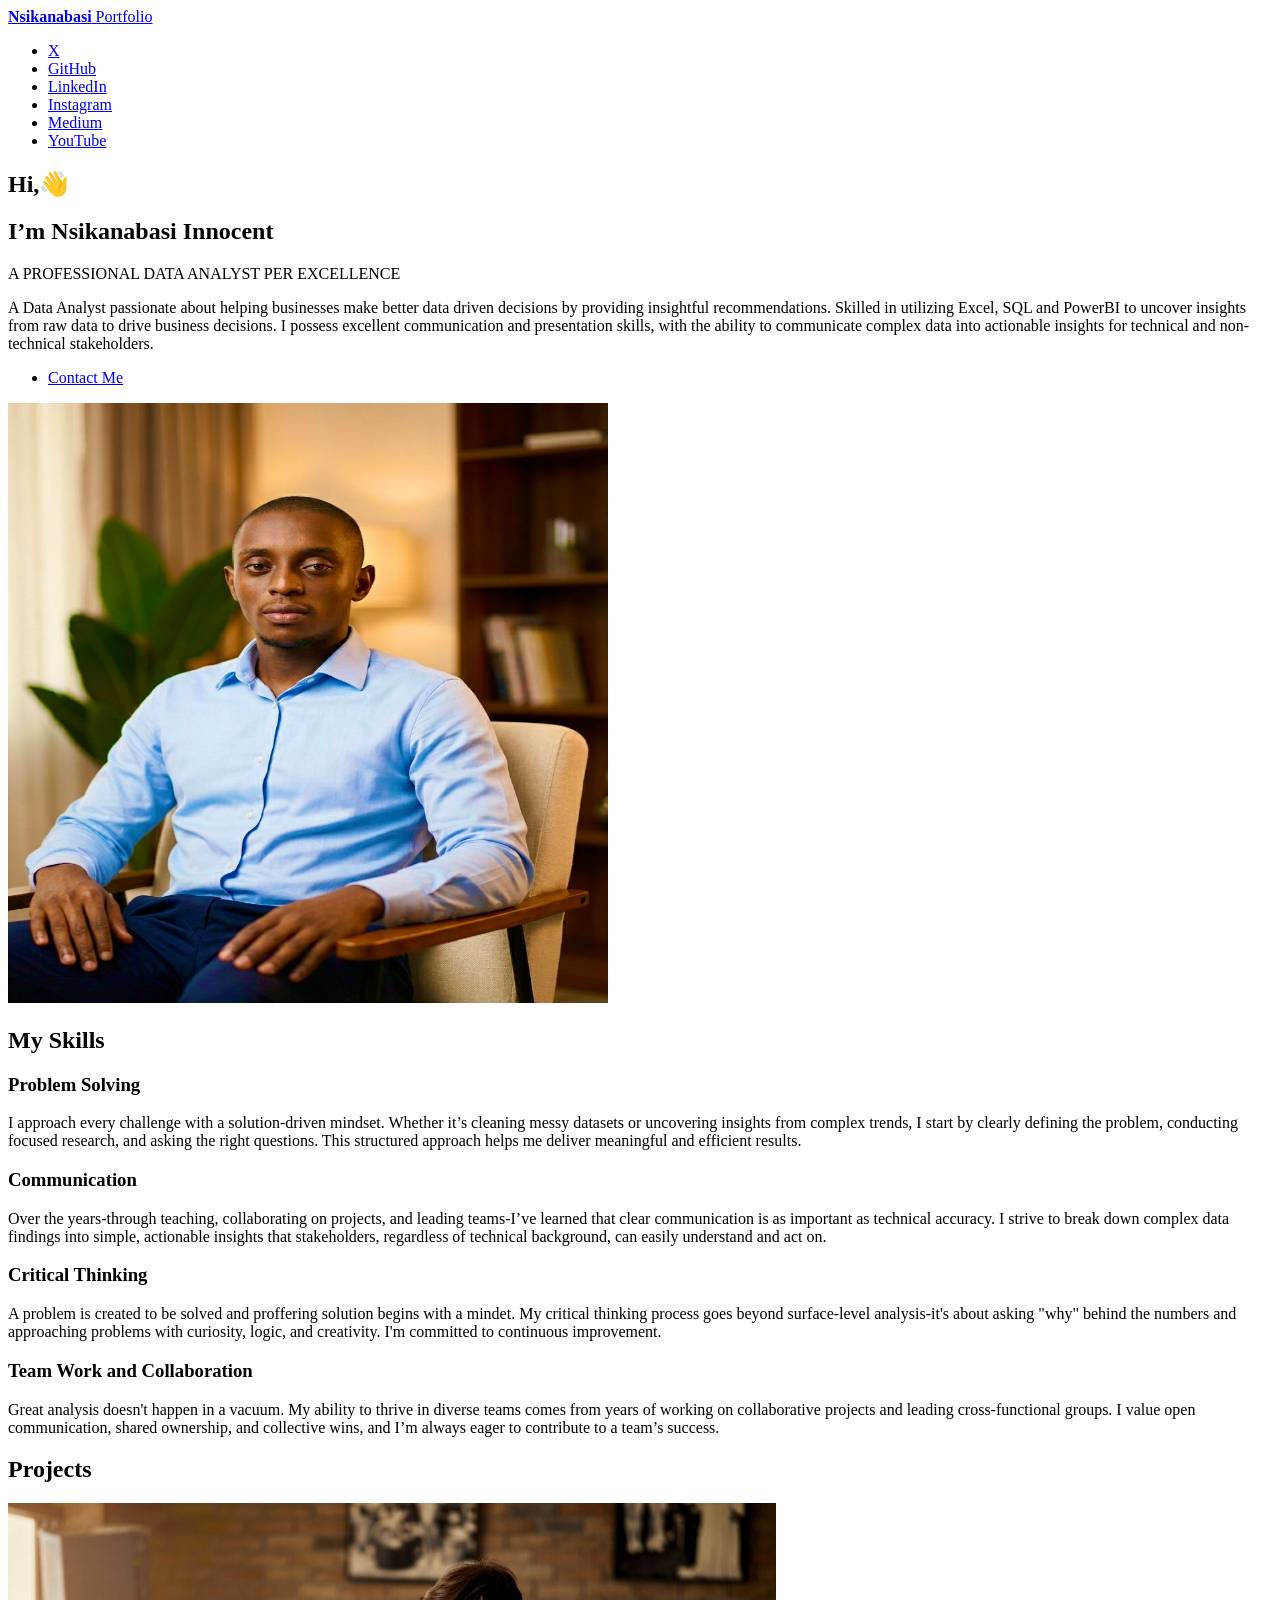
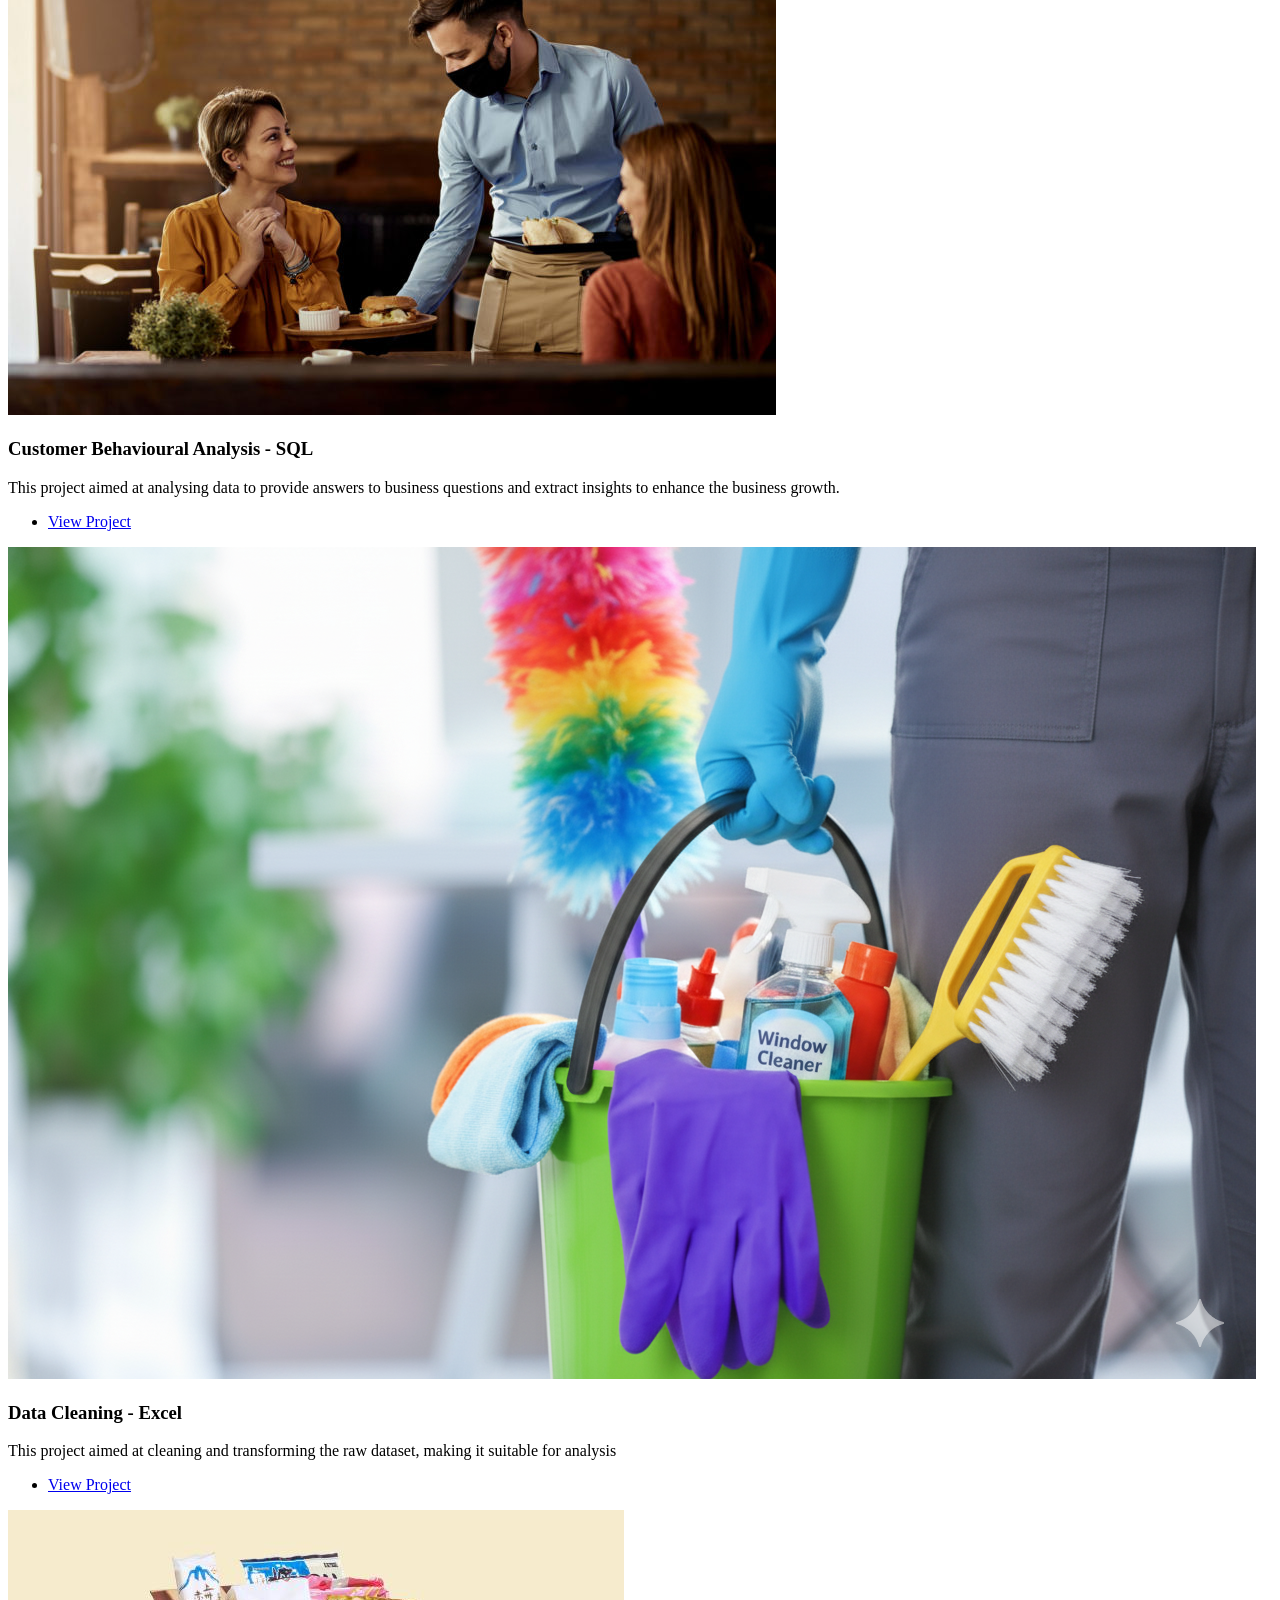
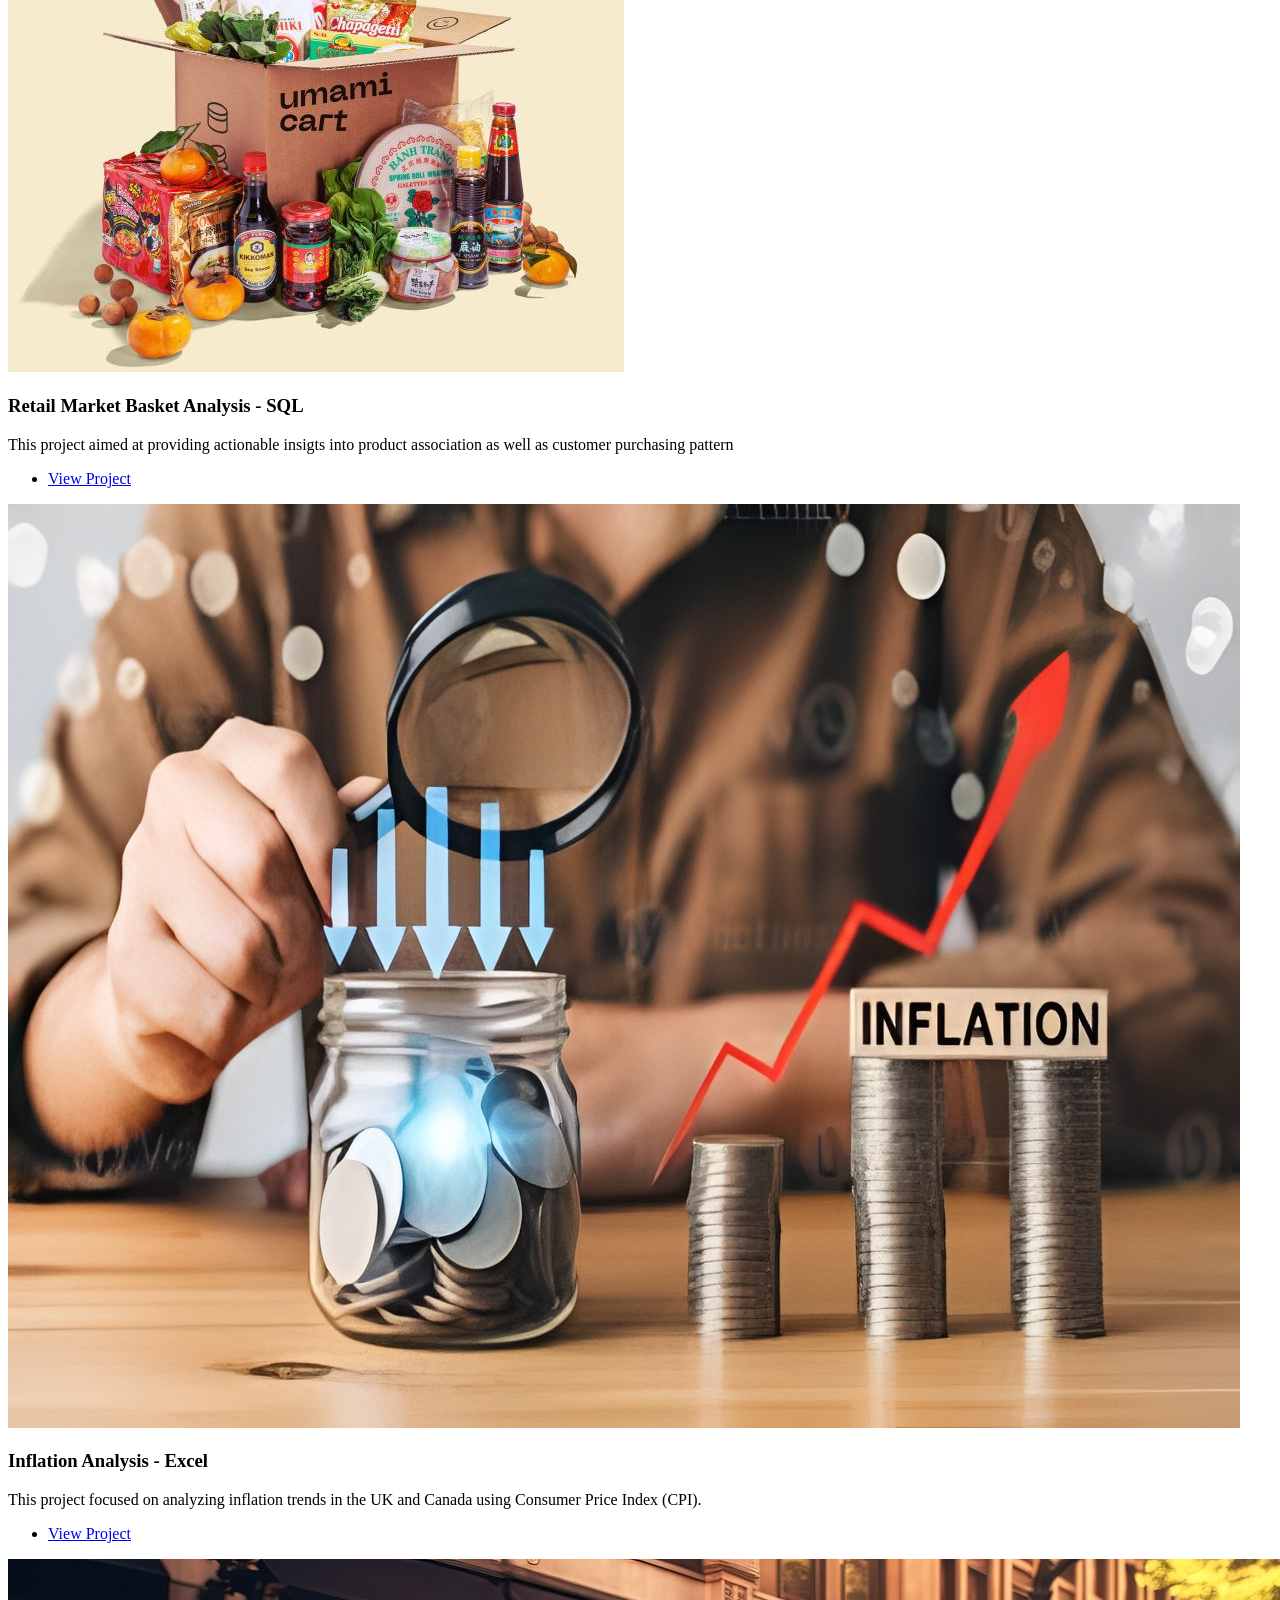
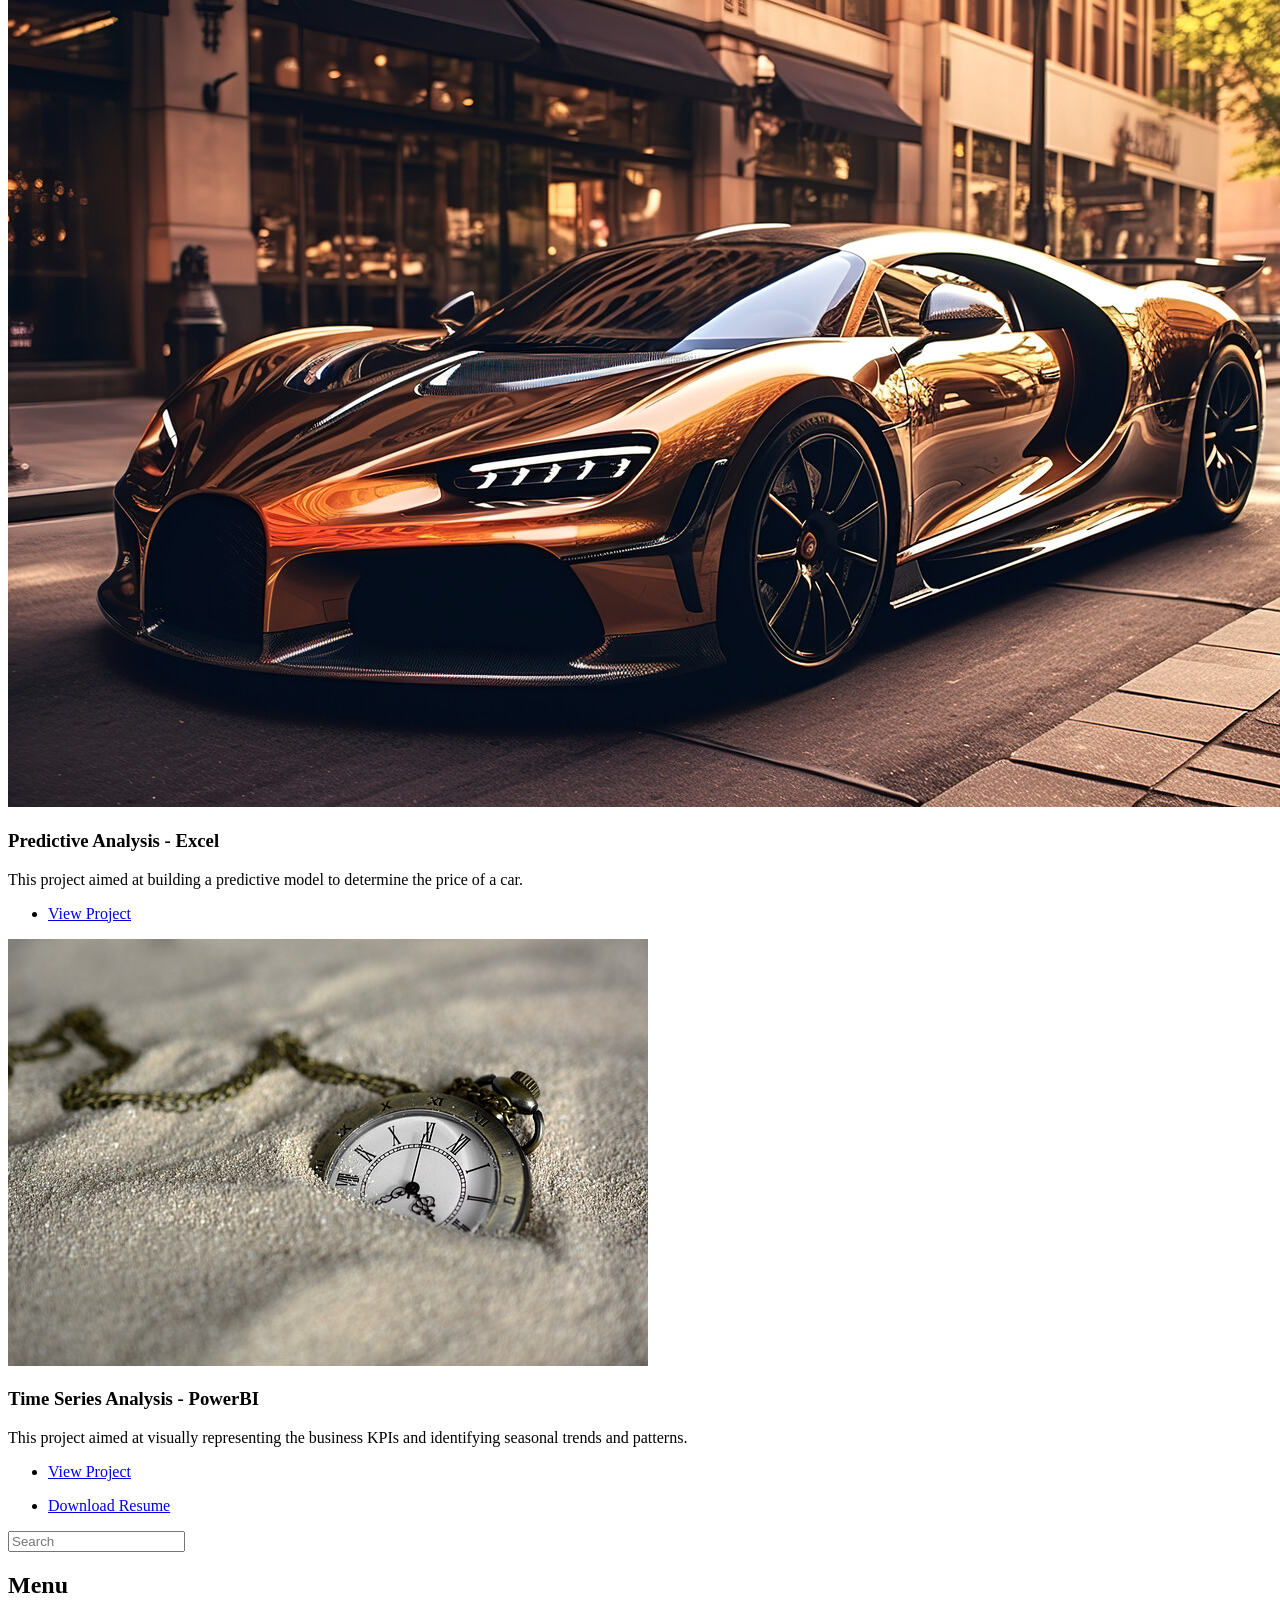
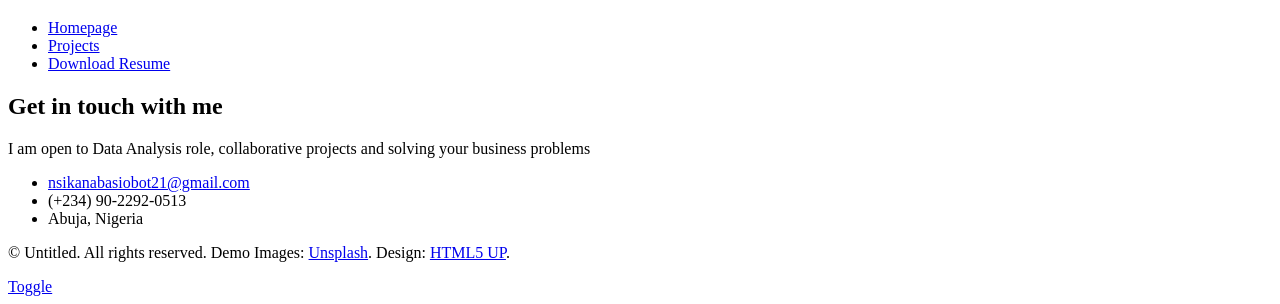
==== commit ffa66e57: "Update index.html" ====
--- a/index.html
+++ b/index.html
@@ -188,7 +188,7 @@
 								</li>
 							</ul>
 						</section>
-o
+
 					<!-- Footer -->
 						<footer id="footer">
 							<p class="copyright">&copy; Untitled. All rights reserved. Demo Images: <a href="https://unsplash.com">Unsplash</a>. Design: <a href="https://html5up.net">HTML5 UP</a>.</p> 
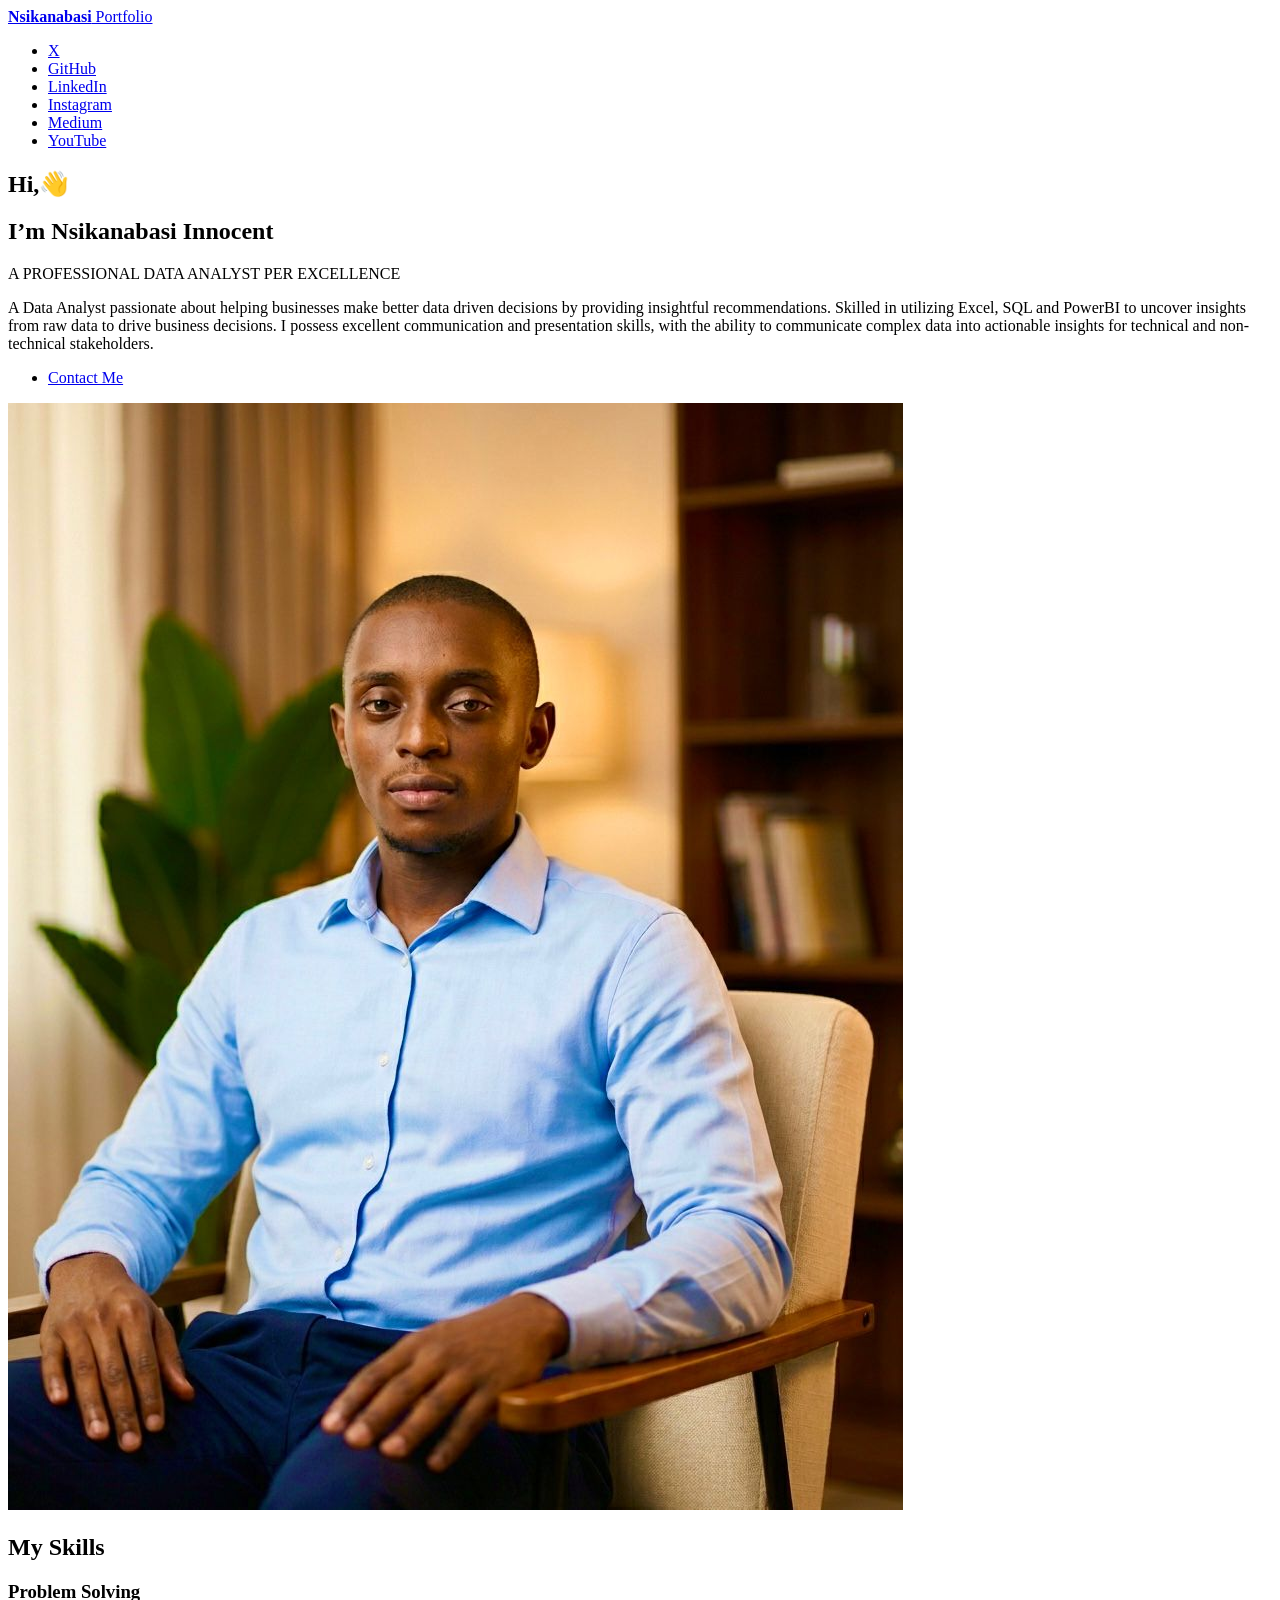
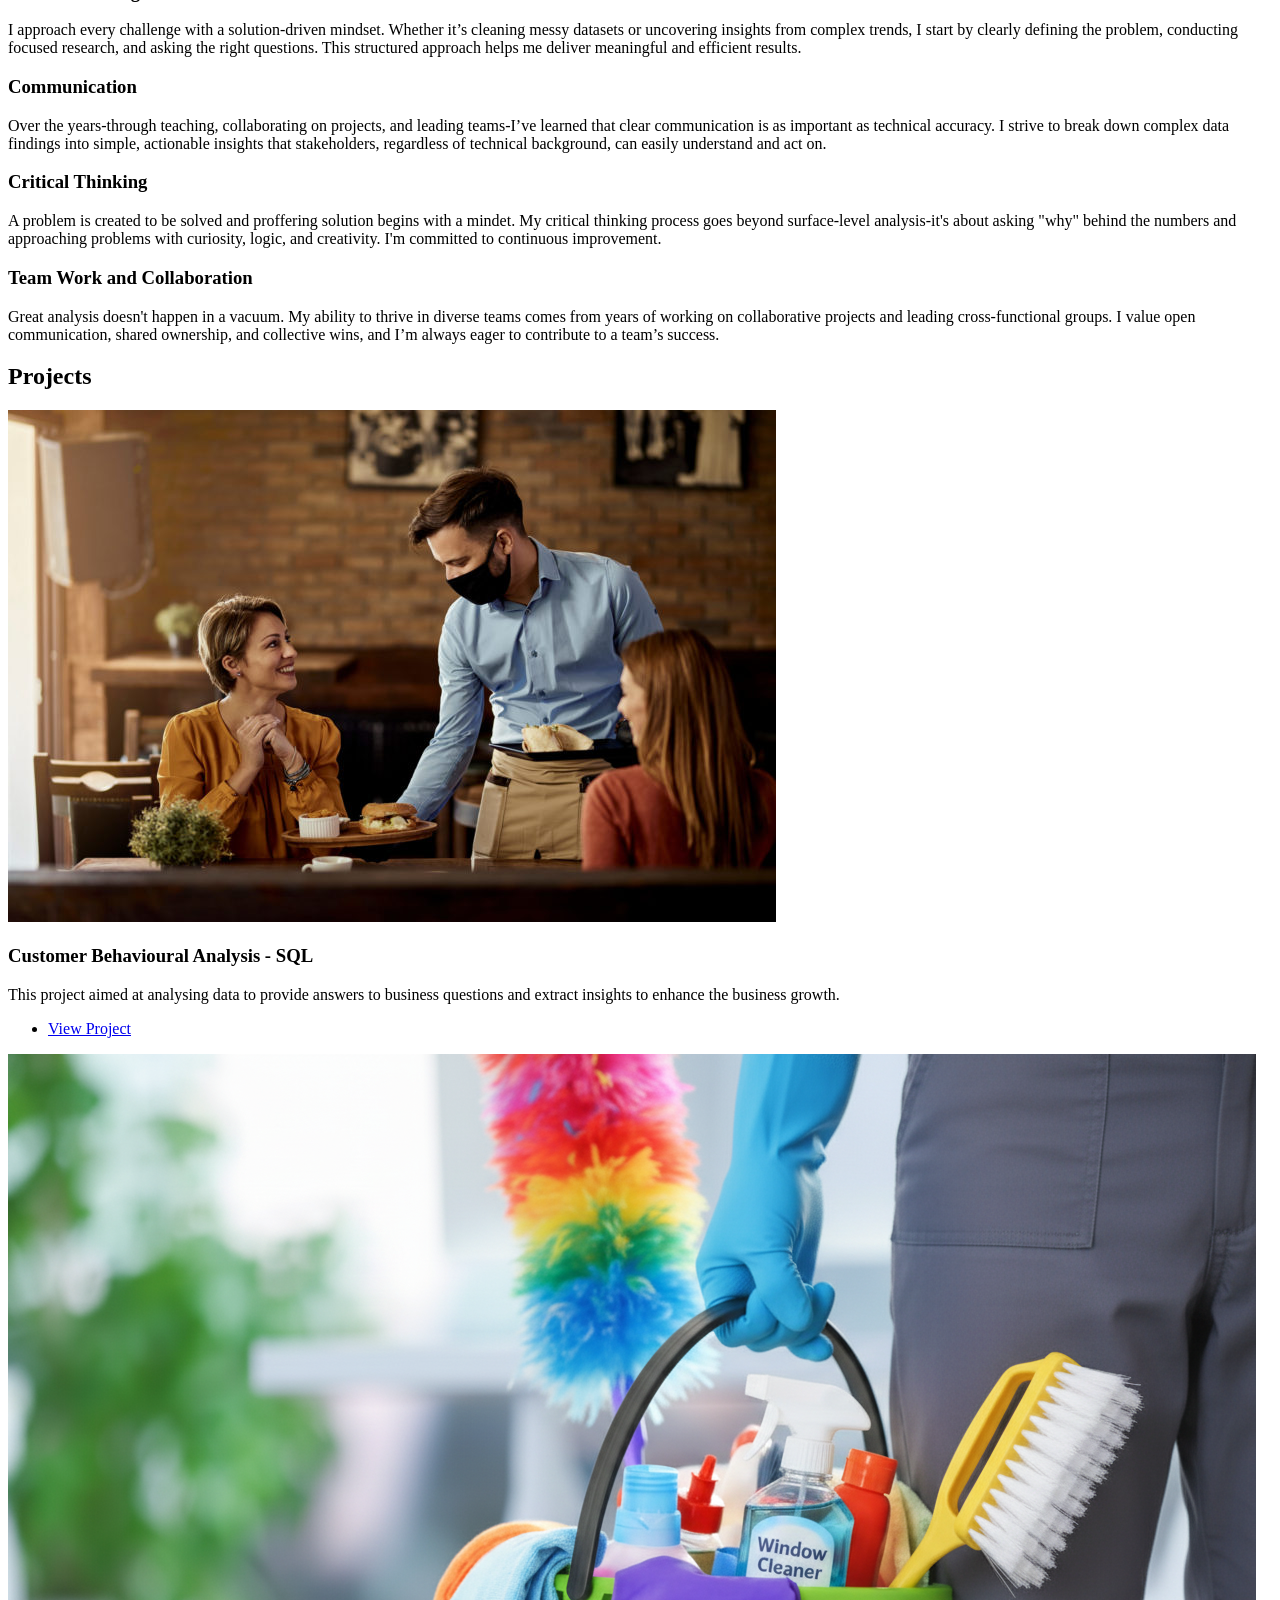
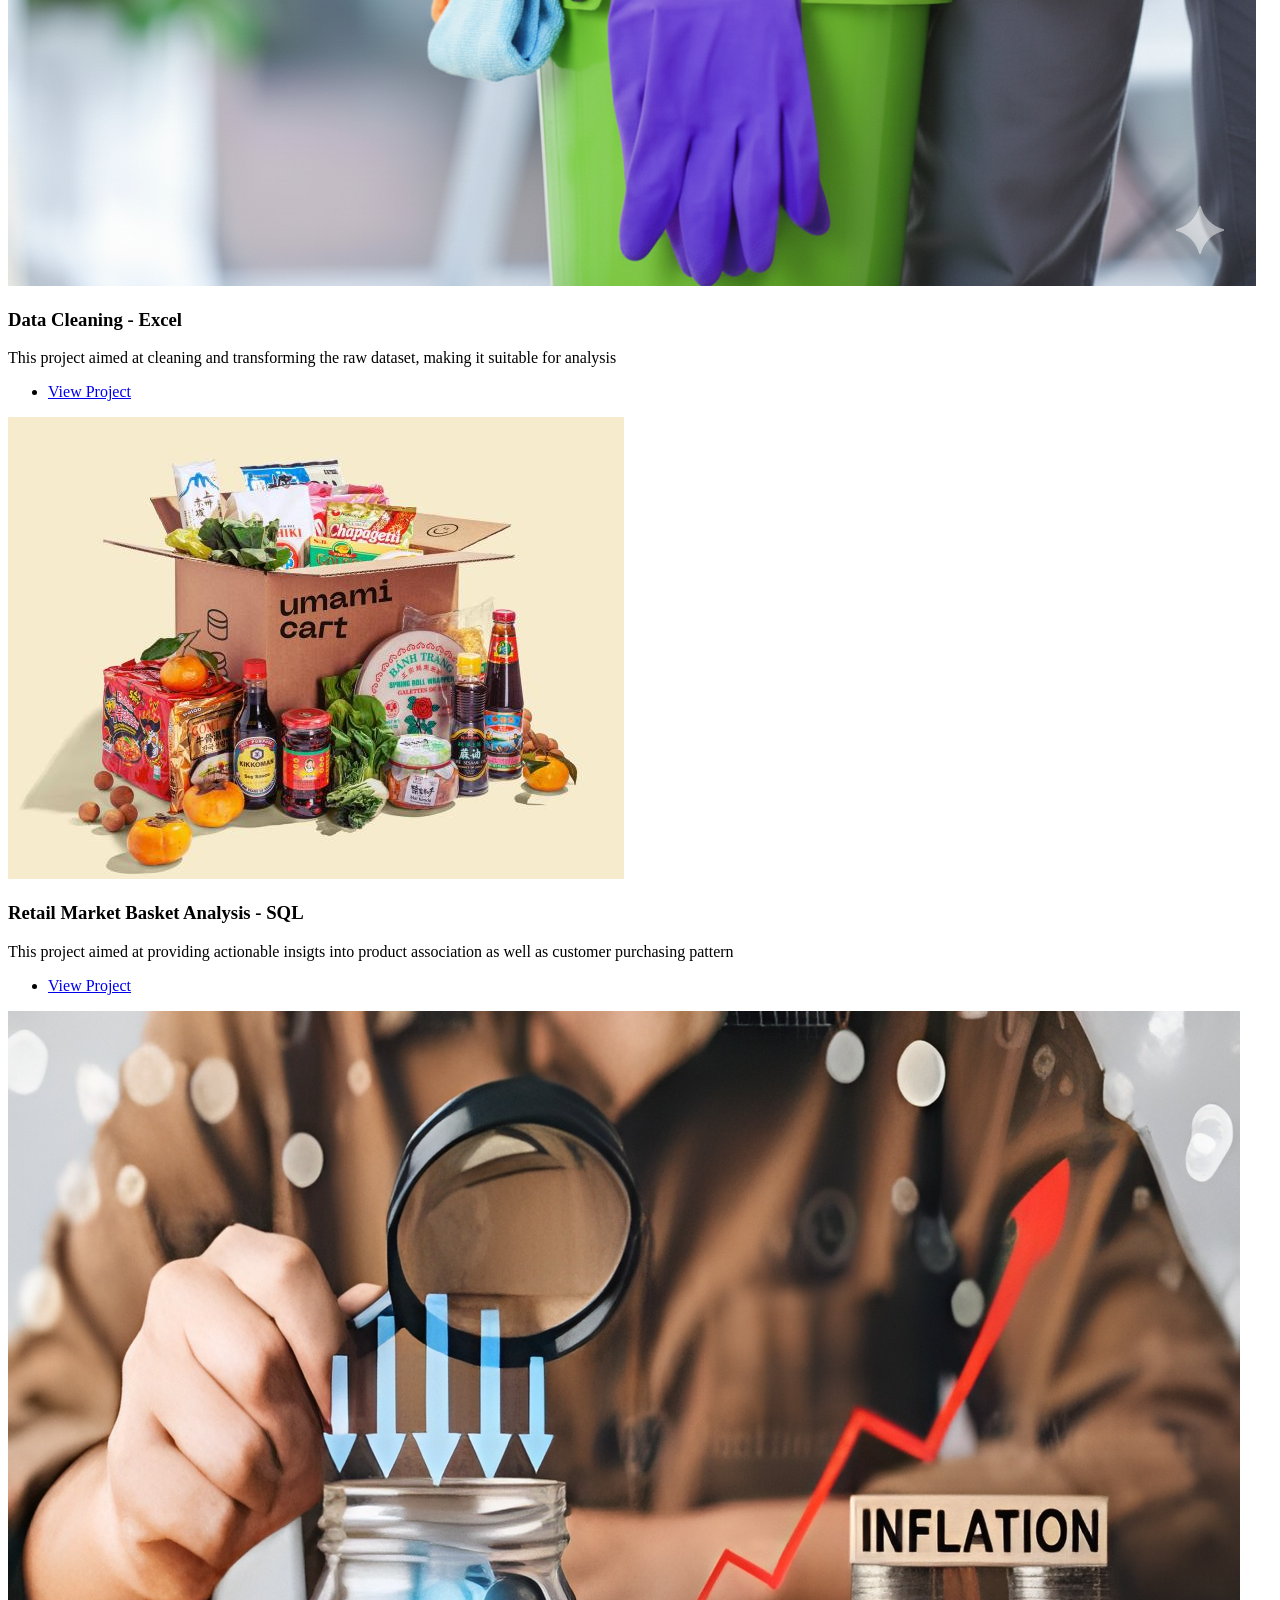
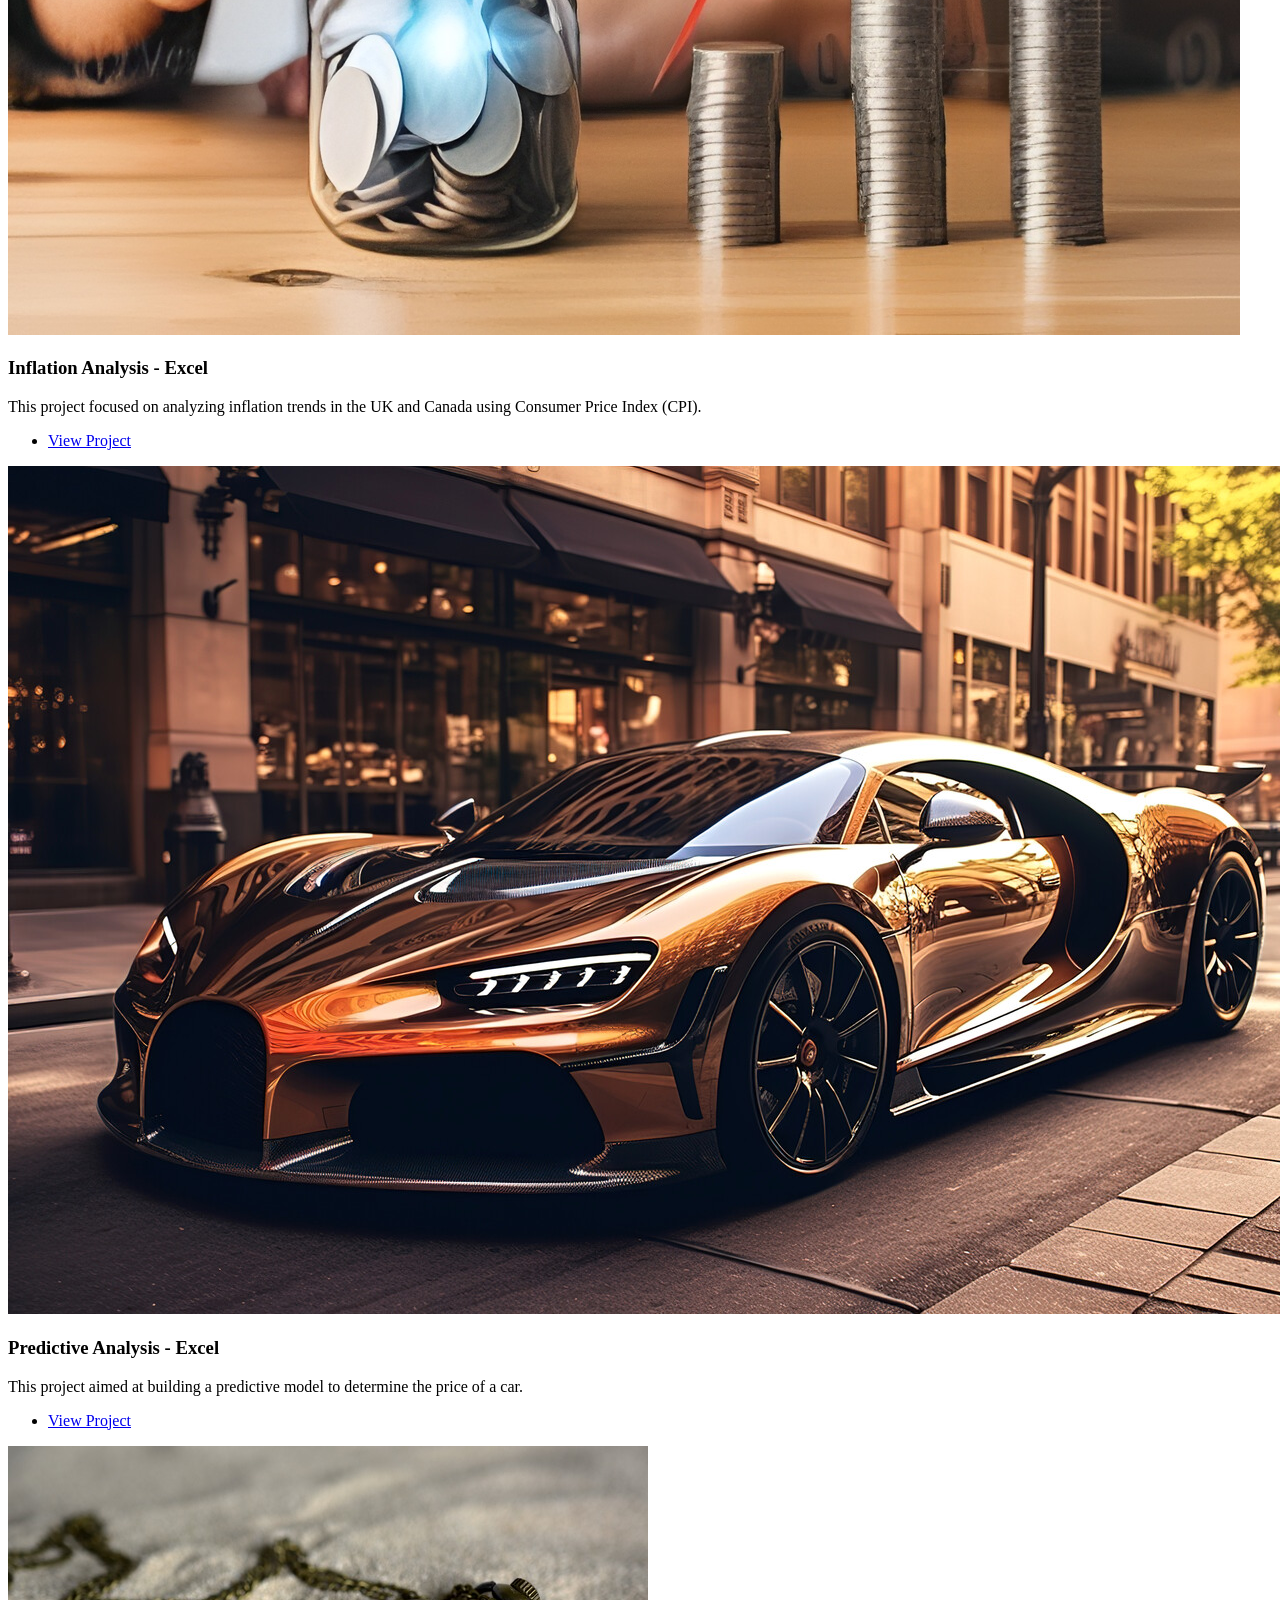
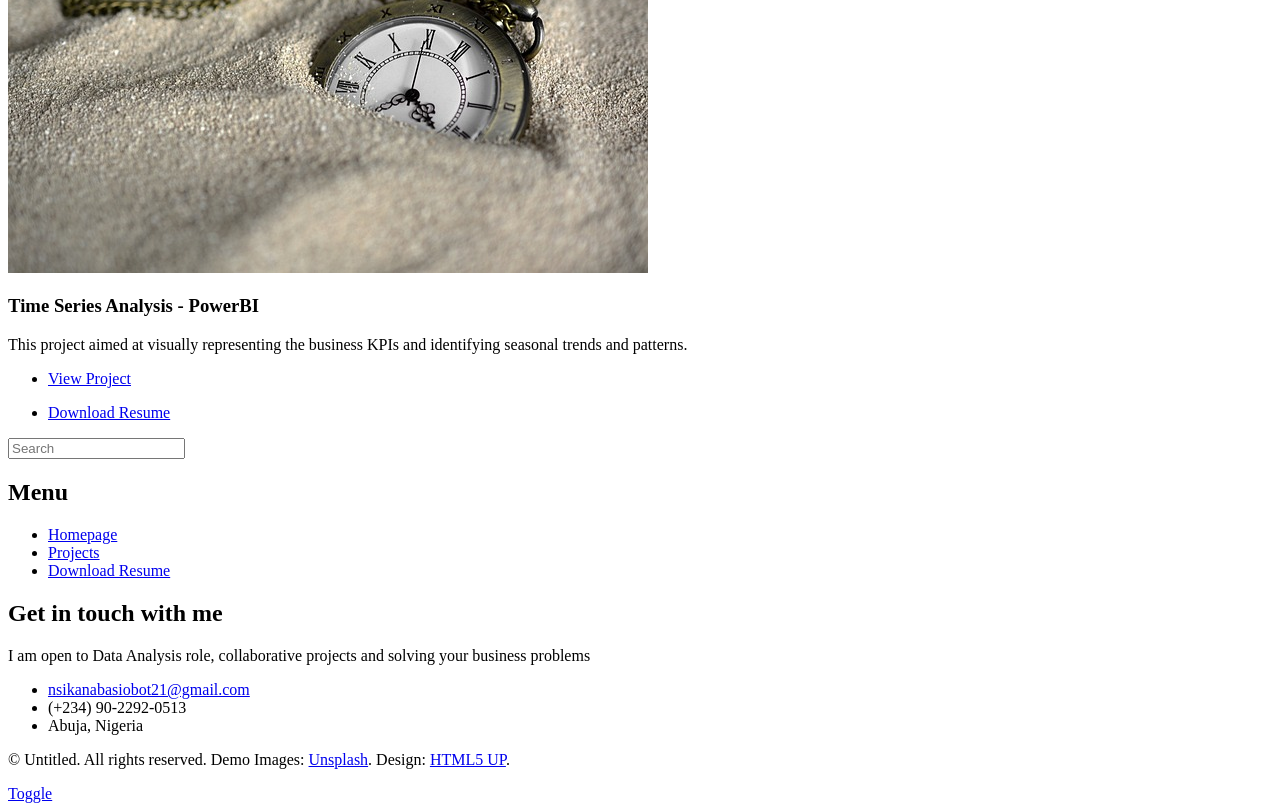
==== commit 05d5501c: "Update index.html" ====
--- a/index.html
+++ b/index.html
@@ -47,7 +47,7 @@
 										</ul>
 									</div>
 									<span class="intro-image">
-										<img src="images/profile2.png" alt="Image" style="max-height: 900px; max-width: 900px; width: 600px; height: 600px;" />
+										<img src="images/profile2.png" alt="" />
 									</span>
 								</section>
 
@@ -146,7 +146,7 @@
 							</section>
 							<section class="split contact">
 						<ul class="actions special">
-							<li><a href="https://drive.google.com/file/d/1qF7cjOo4fMwD1GCdkhYdQ83513fK4cX1/view?usp=drive_link" class= button >Download Resume</a></li>
+							<li><a href="https://drive.google.com/file/d/1VdKgYbx2fCEOHmgAp-5rh-CwTB67Lujx/view?usp=sharing" class= button >Download Resume</a></li>
 						</ul>
 					</section>
 
@@ -172,7 +172,7 @@
 							<ul>
 								<li><a href="index.html">Homepage</a></li>
 								<li><a href="generic.html">Projects</a></li>
-								<li><a href="https://drive.google.com/file/d/1qF7cjOo4fMwD1GCdkhYdQ83513fK4cX1/view?usp=drive_link">Download Resume</a></li>
+								<li><a href="https://drive.google.com/file/d/1VdKgYbx2fCEOHmgAp-5rh-CwTB67Lujx/view?usp=sharing">Download Resume</a></li>
 						</nav>
 
 					<!-- Section -->
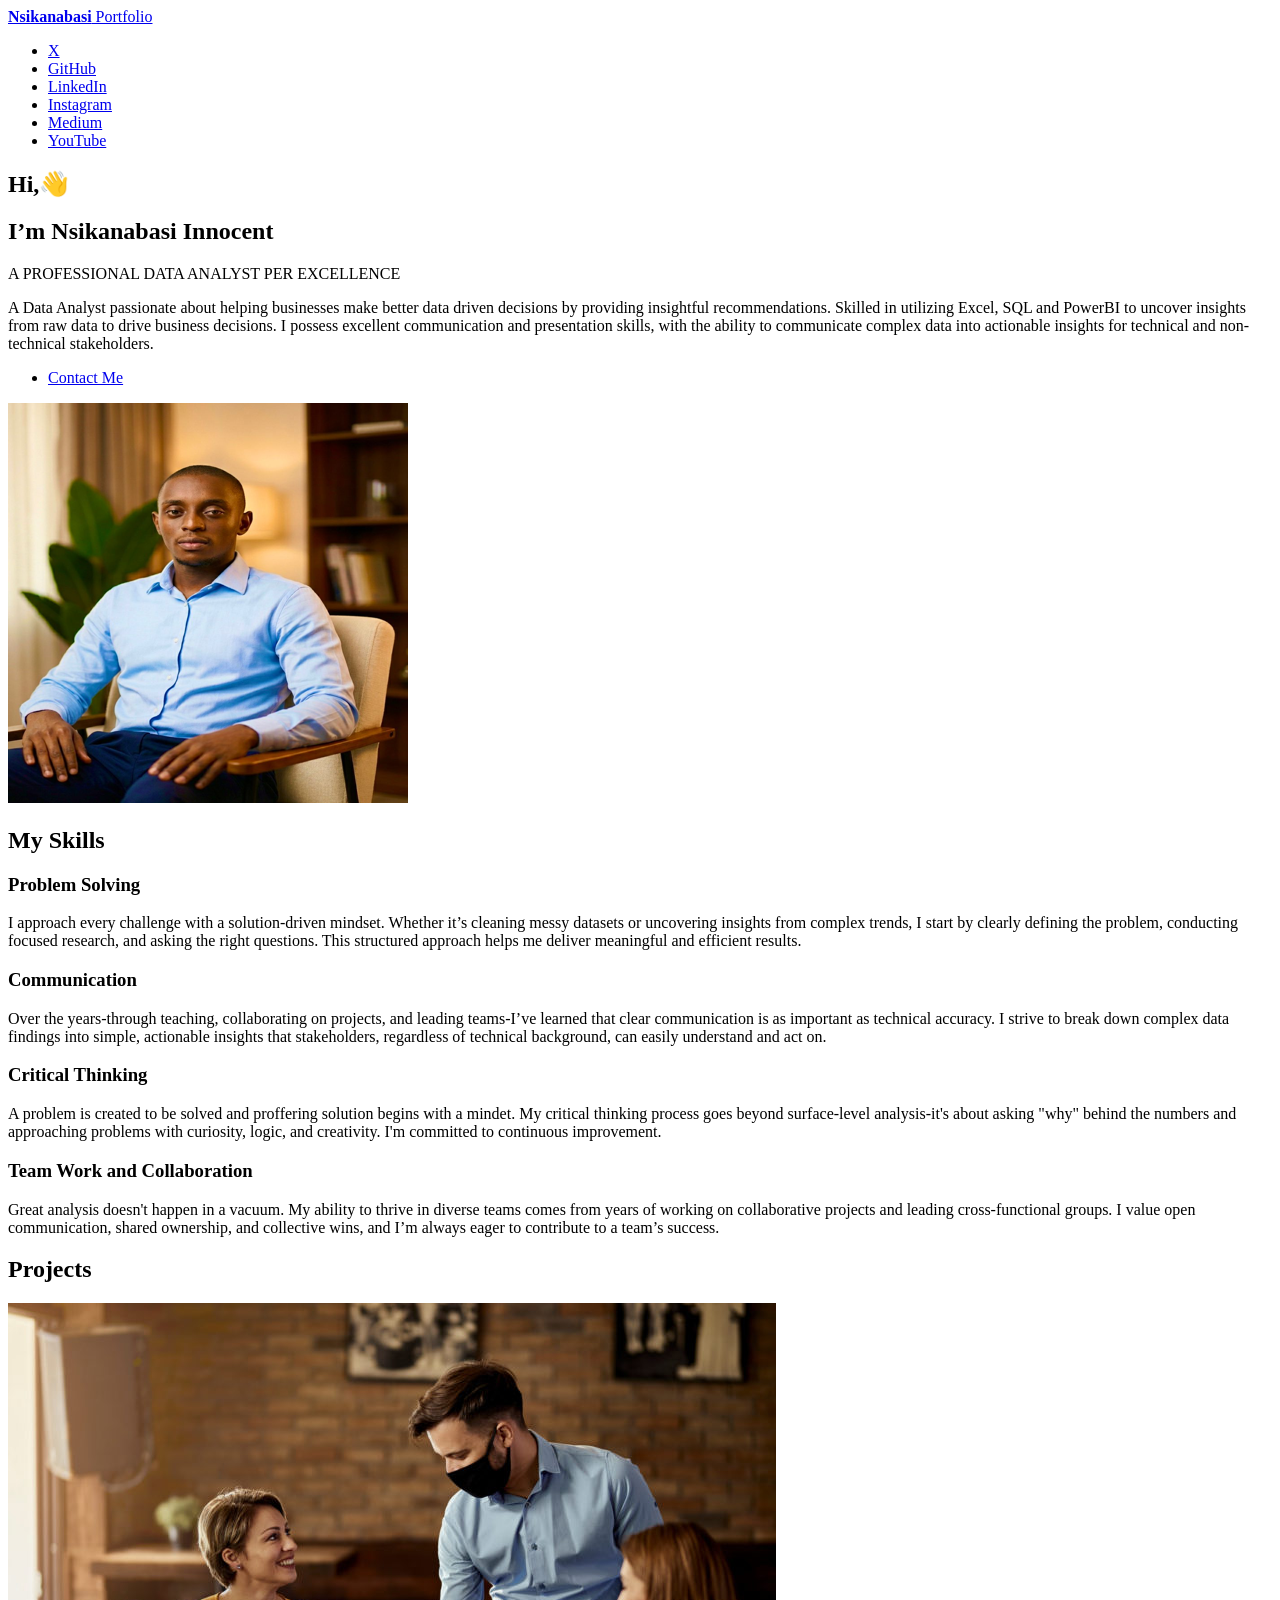
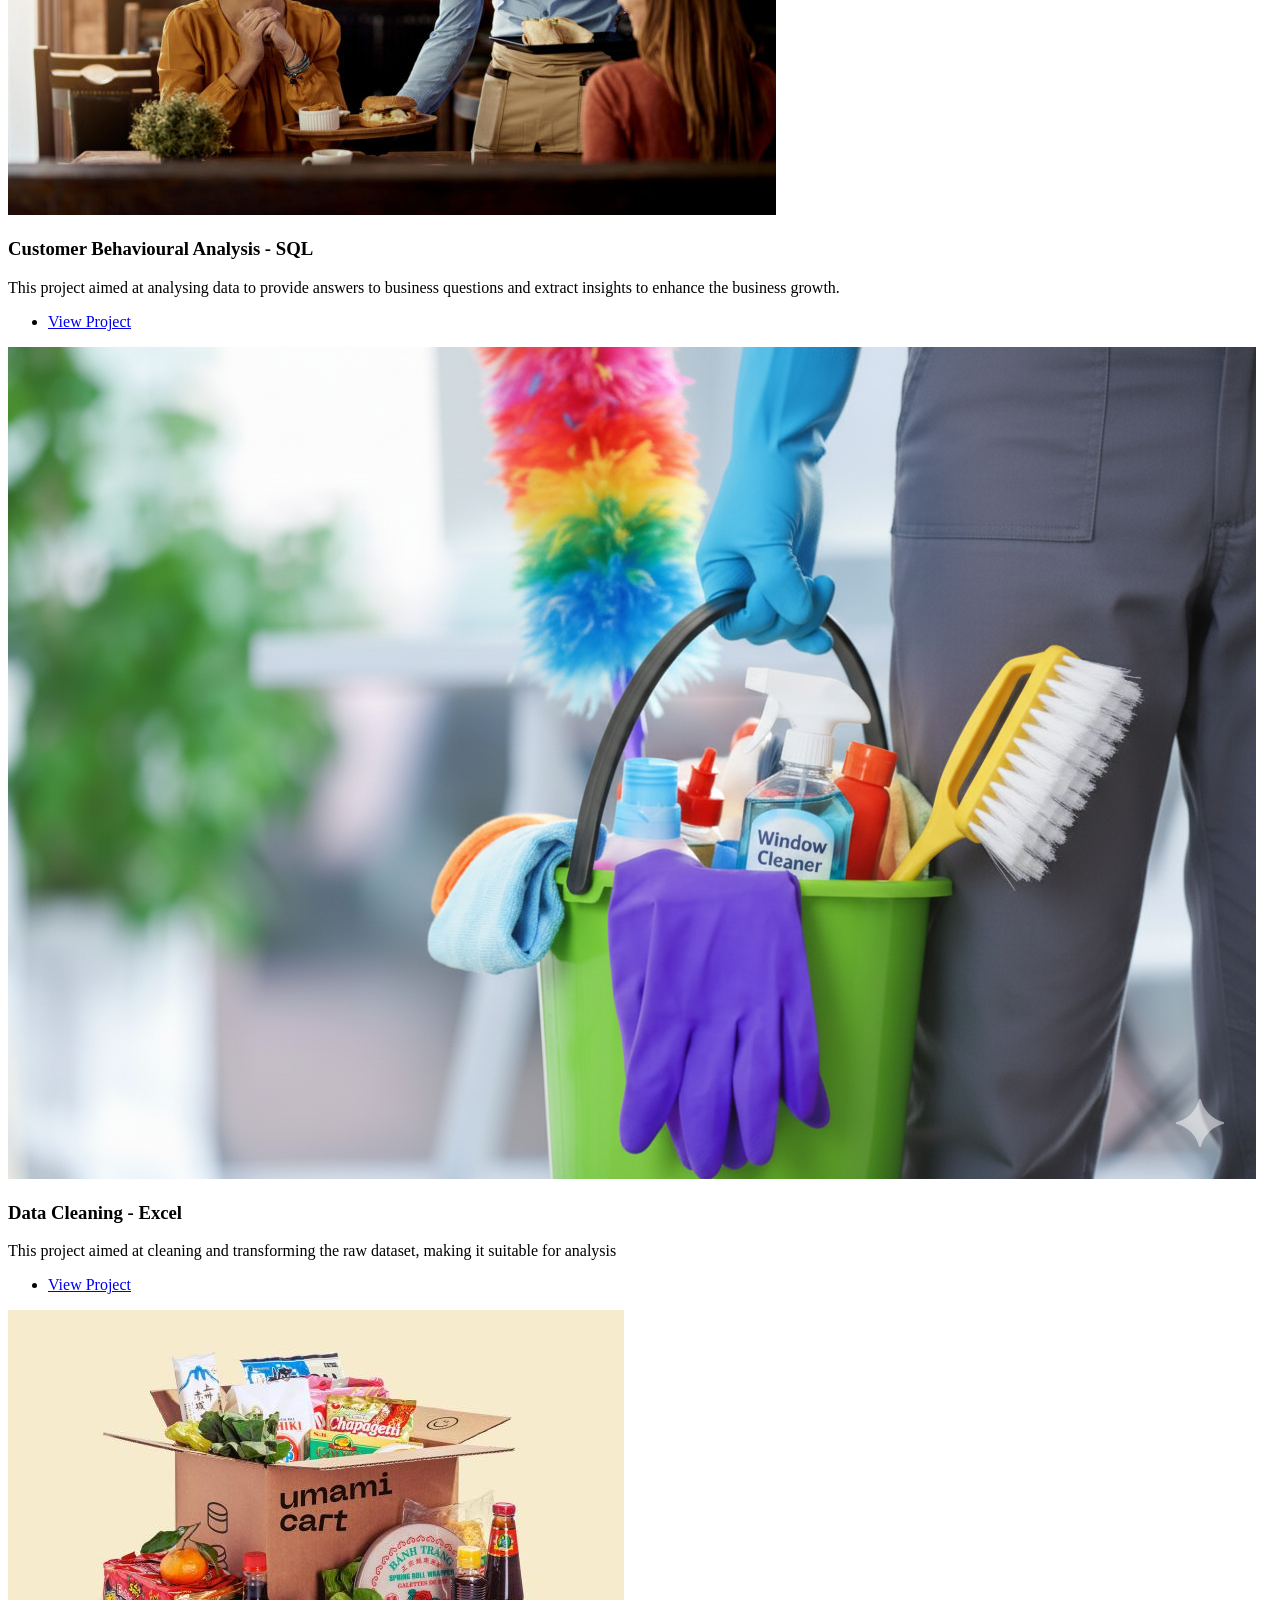
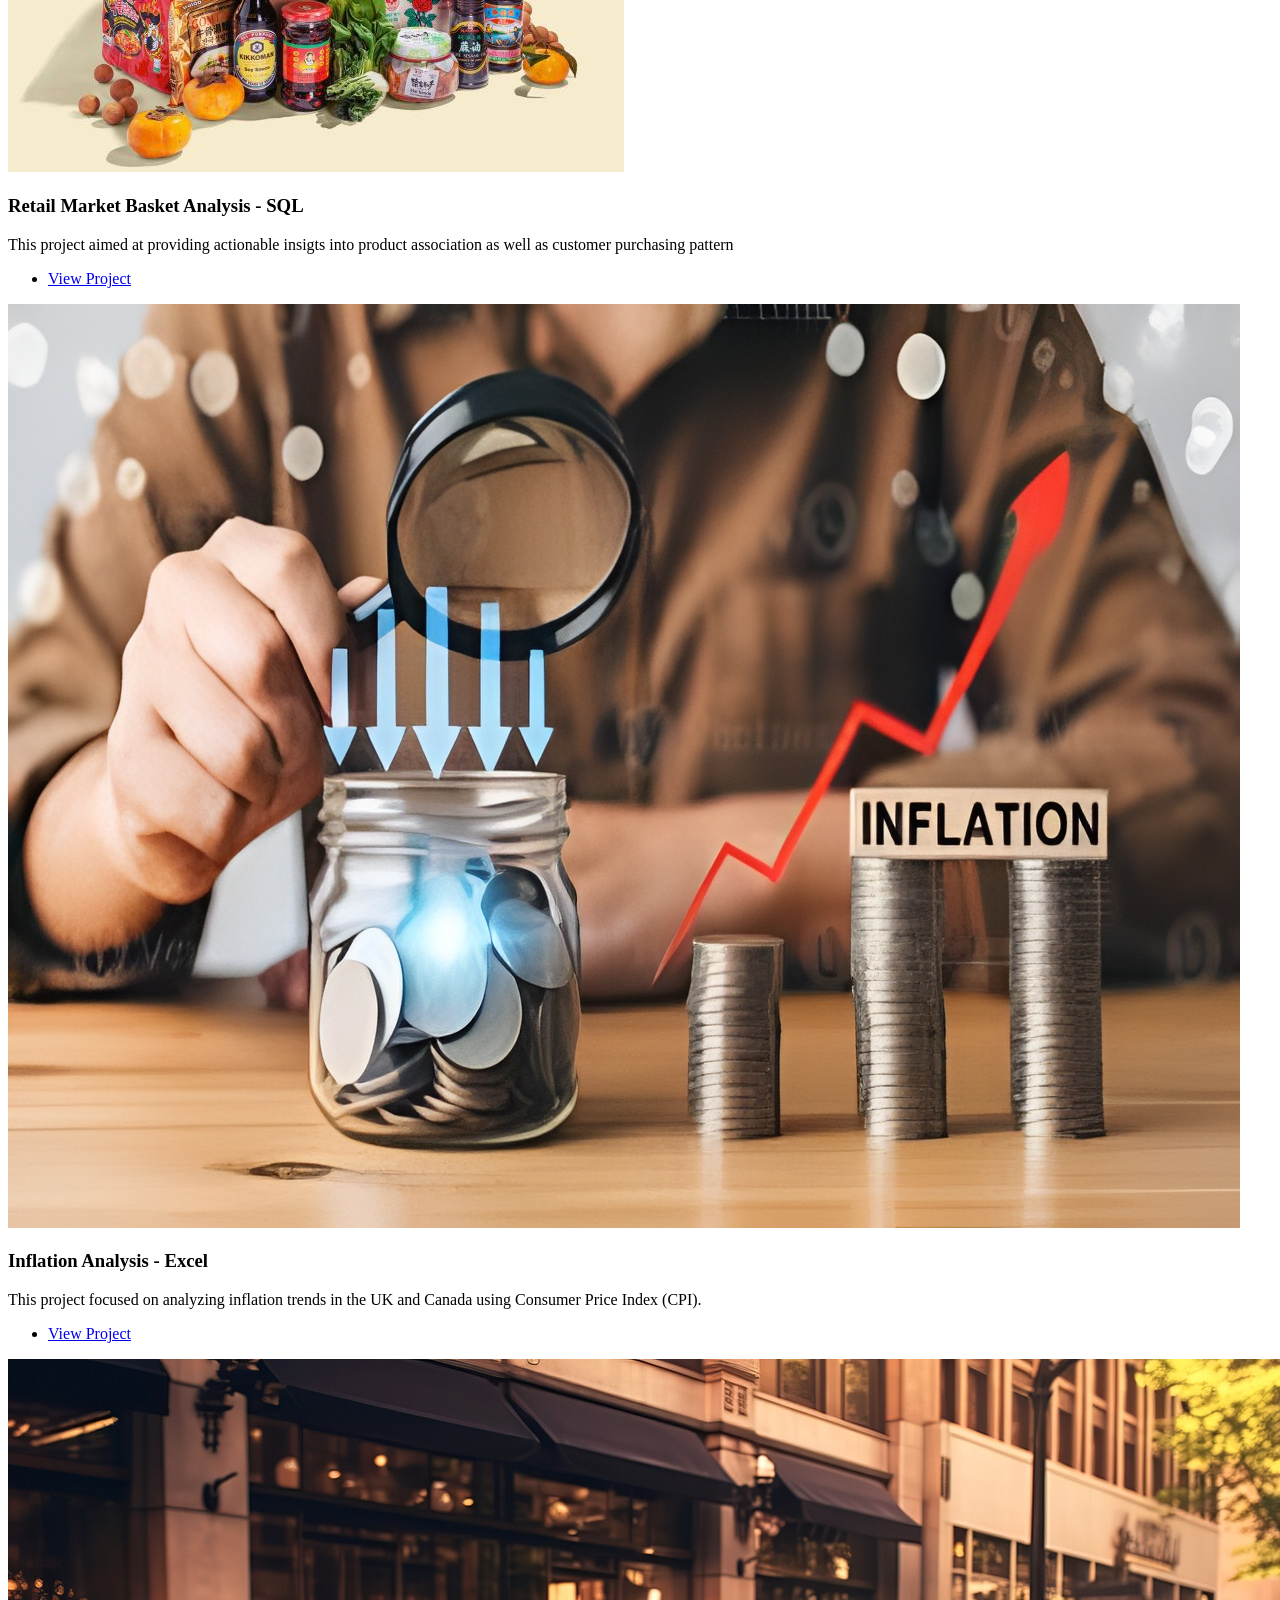
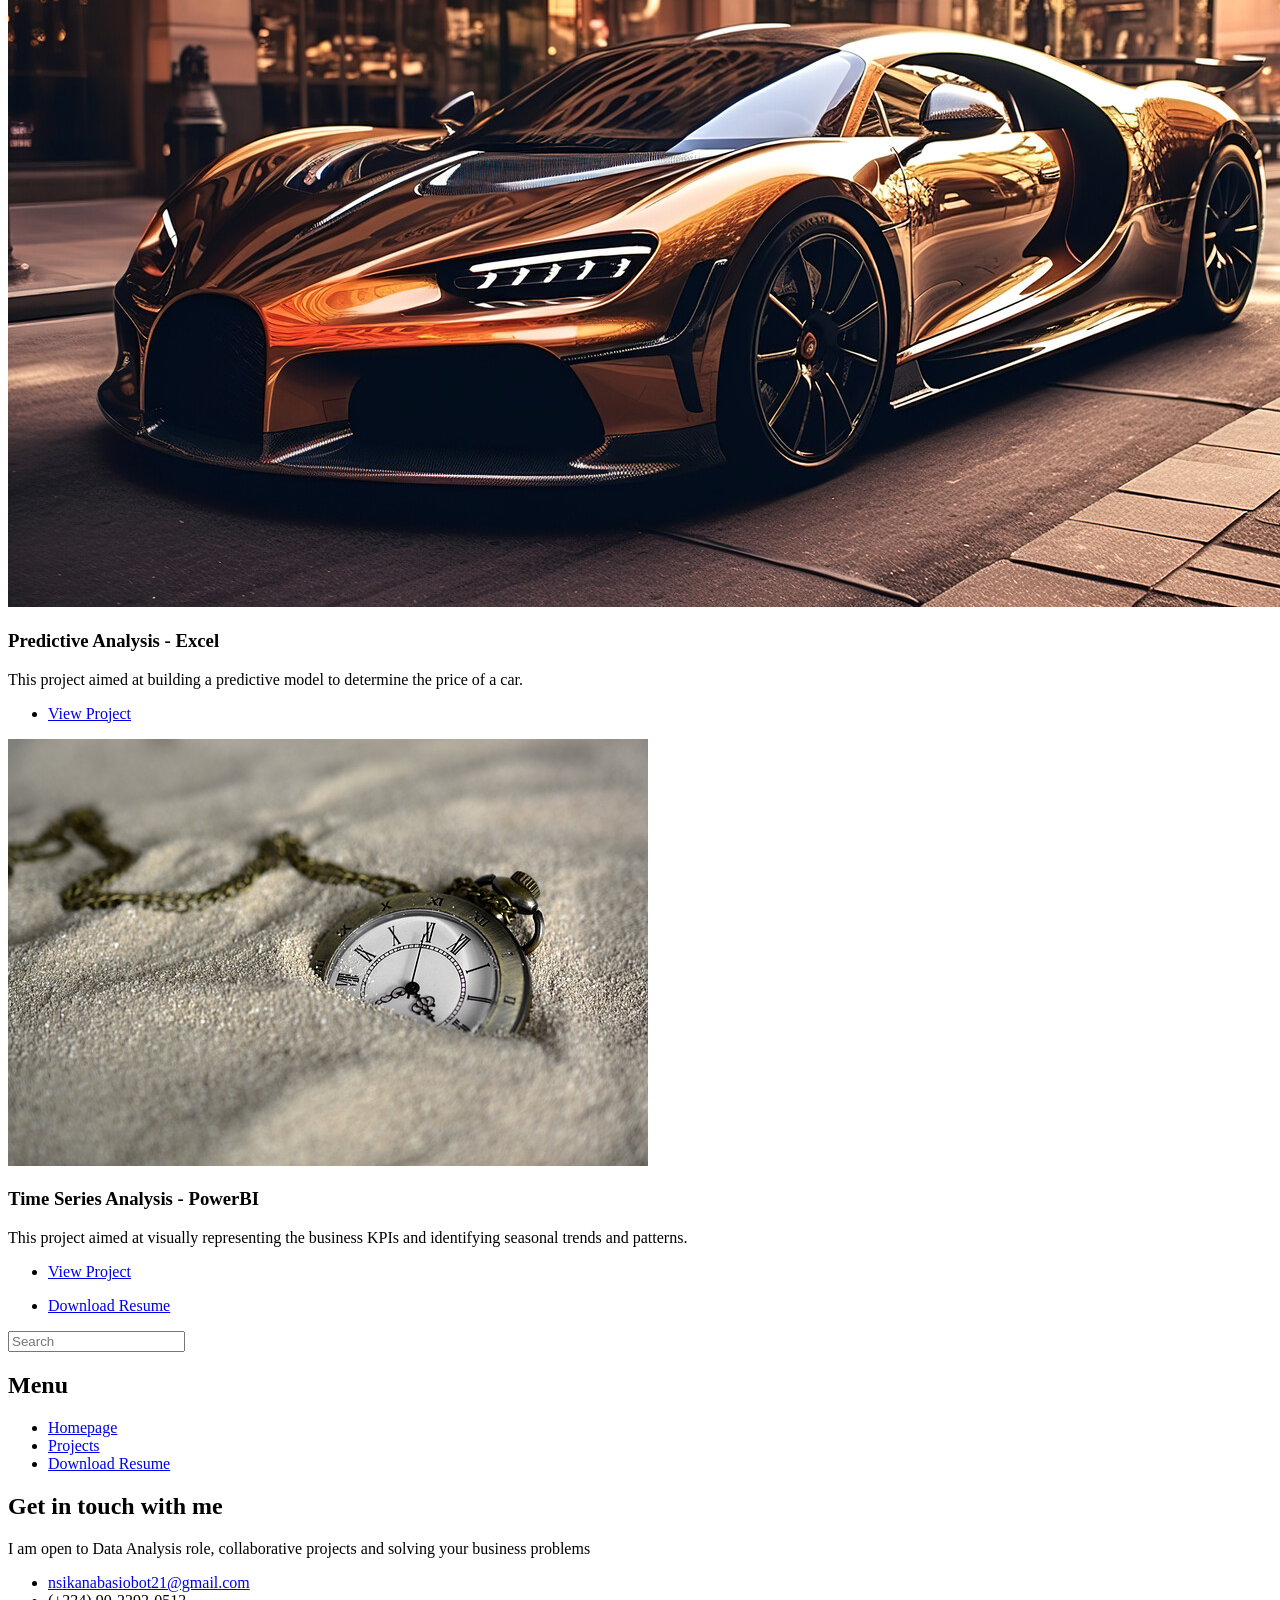
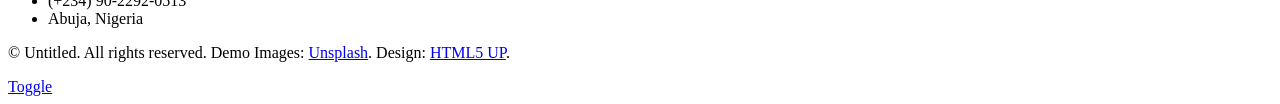
==== commit 9a4343a5: "Update index.html" ====
--- a/index.html
+++ b/index.html
@@ -47,7 +47,7 @@
 										</ul>
 									</div>
 									<span class="intro-image">
-										<img src="images/profile2.png" alt="" />
+    									<img src="images/profile2.png" alt="Profile Image" class="responsive-image" />
 									</span>
 								</section>
 
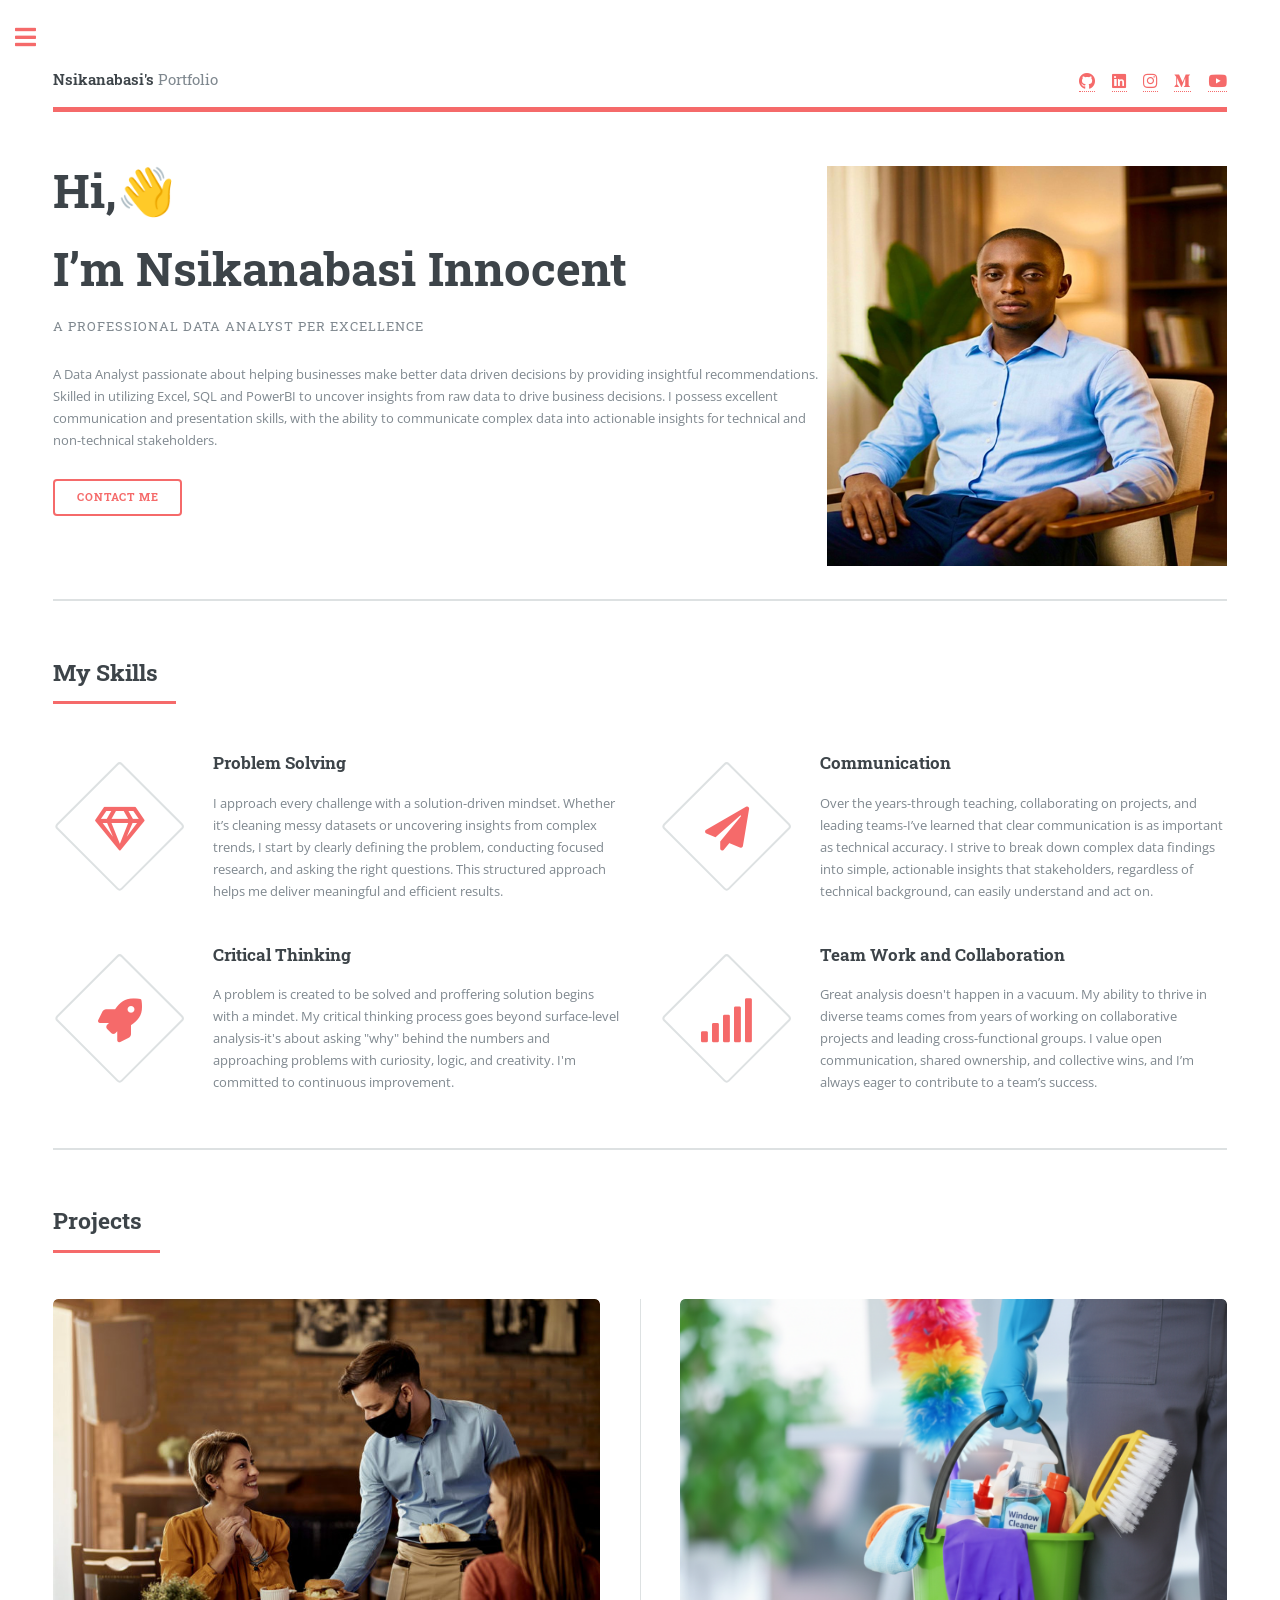
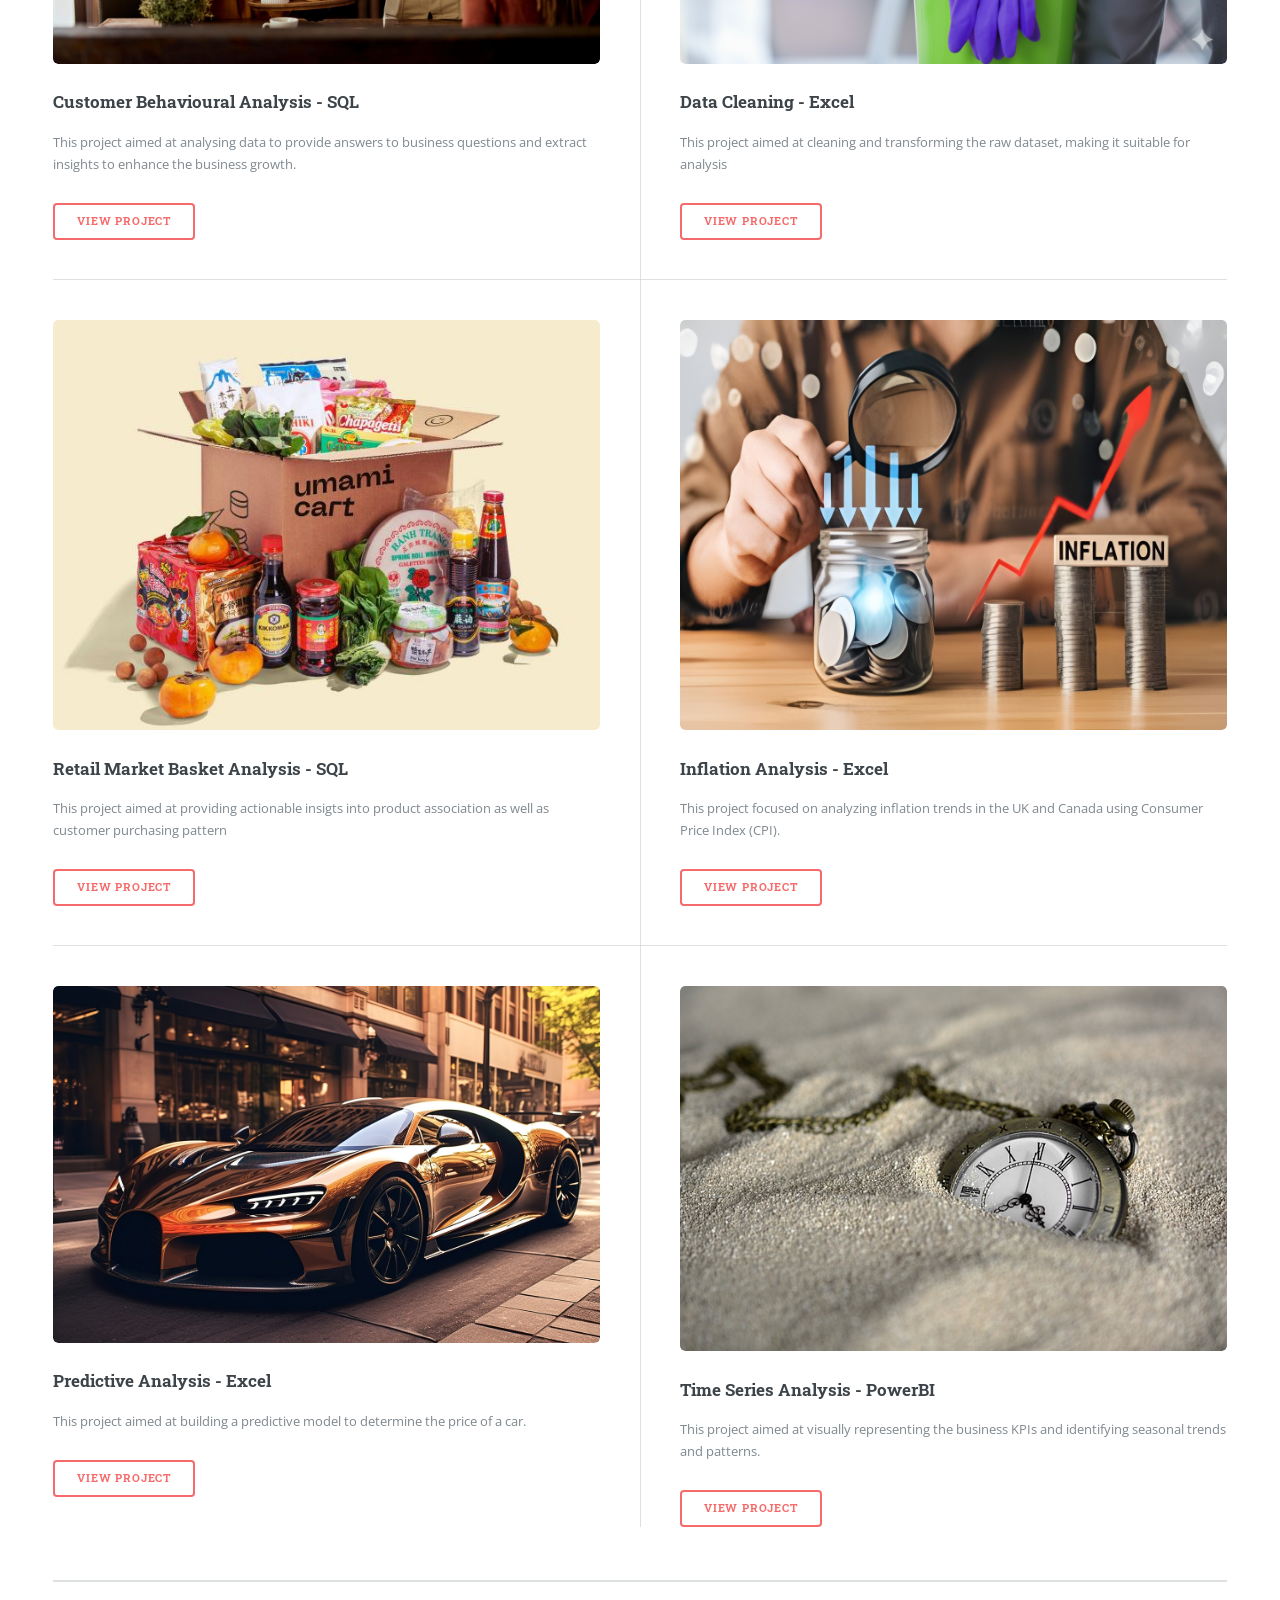
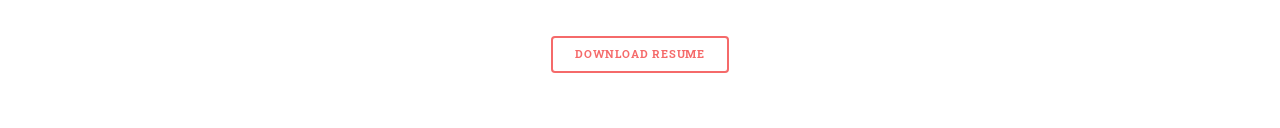
==== commit 2d0a2531: "Update index.html" ====
--- a/index.html
+++ b/index.html
@@ -23,7 +23,7 @@
 
 							<!-- Header -->
 								<header id="header">
-									<a href="index.html" class="logo"><strong>Nsikanabasi</strong> Portfolio</a>
+									<a href="index.html" class="logo"><strong>Nsikanabasi's</strong> Portfolio</a>
 									<ul class="icons">										
 										<li><a href="https://x.com/nsikanabasida?s=21"><span class="icon brands fa-x-twitter"><span class="label">X</span></span></a></li>
 										<li><a href="https://github.com/Nsikanabasi-Innocent"><span" class="icon brands fa-github"><span class="label">GitHub</span></a></li>
--- a/assets/css/main.css
+++ b/assets/css/main.css
@@ -1,2273 +1,2288 @@
-@import url(fontawesome-all.min.css);
-@import url("https://fonts.googleapis.com/css?family=Open+Sans:400,600,400italic,600italic|Roboto+Slab:400,700");
+@import url(fontawesome-all.min.css);
+@import url("https://fonts.googleapis.com/css?family=Open+Sans:400,600,400italic,600italic|Roboto+Slab:400,700");
 /*
 	Editorial by HTML5 UP
 	html5up.net | @ajlkn
 	Free for personal and commercial use under the CCA 3.0 license (html5up.net/license)
-*/
-html, body, div, span, applet, object,
-iframe, h1, h2, h3, h4, h5, h6, p, blockquote,
-pre, a, abbr, acronym, address, big, cite,
-code, del, dfn, em, img, ins, kbd, q, s, samp,
-small, strike, strong, sub, sup, tt, var, b,
-u, i, center, dl, dt, dd, ol, ul, li, fieldset,
-form, label, legend, table, caption, tbody,
-tfoot, thead, tr, th, td, article, aside,
-canvas, details, embed, figure, figcaption,
-footer, header, hgroup, menu, nav, output, ruby,
-section, summary, time, mark, audio, video {
-  margin: 0;
-  padding: 0;
-  border: 0;
-  font-size: 100%;
-  font: inherit;
-  vertical-align: baseline; }
-
-article, aside, details, figcaption, figure,
-footer, header, hgroup, menu, nav, section {
-  display: block; }
-
-body {
-  line-height: 1; }
-
-ol, ul {
-  list-style: none; }
-
-blockquote, q {
-  quotes: none; }
-  blockquote:before, blockquote:after, q:before, q:after {
-    content: '';
-    content: none; }
-
-table {
-  border-collapse: collapse;
-  border-spacing: 0; }
-
-body {
-  -webkit-text-size-adjust: none; }
-
-mark {
-  background-color: transparent;
-  color: inherit; }
-
-input::-moz-focus-inner {
-  border: 0;
-  padding: 0; }
-
-input, select, textarea {
-  -moz-appearance: none;
-  -webkit-appearance: none;
-  -ms-appearance: none;
-  appearance: none; }
-
-/* Basic */
-@-ms-viewport {
-  width: device-width; }
-
-body {
-  -ms-overflow-style: scrollbar; }
-
-@media screen and (max-width: 480px) {
-  html, body {
-    min-width: 320px; } }
-
-html {
-  box-sizing: border-box; }
-
-*, *:before, *:after {
-  box-sizing: inherit; }
-
-body {
-  background: #ffffff; }
-  body.is-preload *, body.is-preload *:before, body.is-preload *:after, body.is-resizing *, body.is-resizing *:before, body.is-resizing *:after {
-    -moz-animation: none !important;
-    -webkit-animation: none !important;
-    -ms-animation: none !important;
-    animation: none !important;
-    -moz-transition: none !important;
-    -webkit-transition: none !important;
-    -ms-transition: none !important;
-    transition: none !important; }
-
-/* Type */
-body, input, select, textarea {
-  color: #7f888f;
-  font-family: "Open Sans", sans-serif;
-  font-size: 13pt;
-  font-weight: 400;
-  line-height: 1.65; }
-  @media screen and (max-width: 1680px) {
-    body, input, select, textarea {
-      font-size: 11pt; } }
-  @media screen and (max-width: 1280px) {
-    body, input, select, textarea {
-      font-size: 10pt; } }
-  @media screen and (max-width: 360px) {
-    body, input, select, textarea {
-      font-size: 9pt; } }
-
-a {
-  -moz-transition: color 0.2s ease-in-out, border-bottom-color 0.2s ease-in-out;
-  -webkit-transition: color 0.2s ease-in-out, border-bottom-color 0.2s ease-in-out;
-  -ms-transition: color 0.2s ease-in-out, border-bottom-color 0.2s ease-in-out;
-  transition: color 0.2s ease-in-out, border-bottom-color 0.2s ease-in-out;
-  border-bottom: dotted 1px;
-  color: #f56a6a;
-  text-decoration: none; }
-  a:hover {
-    border-bottom-color: #f56a6a;
-    color: #f56a6a !important; }
-    a:hover strong {
-      color: inherit; }
-
-strong, b {
-  color: #3d4449;
-  font-weight: 600; }
-
-em, i {
-  font-style: italic; }
-
-p {
-  margin: 0 0 2em 0; }
-
-h1, h2, h3, h4, h5, h6 {
-  color: #3d4449;
-  font-family: "Roboto Slab", serif;
-  font-weight: 700;
-  line-height: 1.5;
-  margin: 0 0 1em 0; }
-  h1 a, h2 a, h3 a, h4 a, h5 a, h6 a {
-    color: inherit;
-    text-decoration: none;
-    border-bottom: 0; }
-
-h1 {
-  font-size: 4em;
-  margin: 0 0 0.5em 0;
-  line-height: 1.3; }
-
-h2 {
-  font-size: 1.75em; }
-
-h3 {
-  font-size: 1.25em; }
-
-h4 {
-  font-size: 1.1em; }
-
-h5 {
-  font-size: 0.9em; }
-
-h6 {
-  font-size: 0.7em; }
-
-@media screen and (max-width: 1680px) {
-  h1 {
-    font-size: 3.5em; } }
-
-@media screen and (max-width: 980px) {
-  h1 {
-    font-size: 3.25em; } }
-
-@media screen and (max-width: 736px) {
-  h1 {
-    font-size: 2em;
-    line-height: 1.4; }
-  h2 {
-    font-size: 1.5em; } }
-
-sub {
-  font-size: 0.8em;
-  position: relative;
-  top: 0.5em; }
-
-sup {
-  font-size: 0.8em;
-  position: relative;
-  top: -0.5em; }
-
-blockquote {
-  border-left: solid 3px rgba(210, 215, 217, 0.75);
-  font-style: italic;
-  margin: 0 0 2em 0;
-  padding: 0.5em 0 0.5em 2em; }
-
-code {
-  background: rgba(230, 235, 237, 0.25);
-  border-radius: 0.375em;
-  border: solid 1px rgba(210, 215, 217, 0.75);
-  font-family: "Courier New", monospace;
-  font-size: 0.9em;
-  margin: 0 0.25em;
-  padding: 0.25em 0.65em; }
-
-pre {
-  -webkit-overflow-scrolling: touch;
-  font-family: "Courier New", monospace;
-  font-size: 0.9em;
-  margin: 0 0 2em 0; }
-  pre code {
-    display: block;
-    line-height: 1.75;
-    padding: 1em 1.5em;
-    overflow-x: auto; }
-
-hr {
-  border: 0;
-  border-bottom: solid 1px rgba(210, 215, 217, 0.75);
-  margin: 2em 0; }
-  hr.major {
-    margin: 3em 0; }
-
-.align-left {
-  text-align: left; }
-
-.align-center {
-  text-align: center; }
-
-.align-right {
-  text-align: right; }
-
-/* Row */
-.row {
-  display: flex;
-  flex-wrap: wrap;
-  box-sizing: border-box;
-  align-items: stretch; }
-  .row > * {
-    box-sizing: border-box; }
-  .row.gtr-uniform > * > :last-child {
-    margin-bottom: 0; }
-  .row.aln-left {
-    justify-content: flex-start; }
-  .row.aln-center {
-    justify-content: center; }
-  .row.aln-right {
-    justify-content: flex-end; }
-  .row.aln-top {
-    align-items: flex-start; }
-  .row.aln-middle {
-    align-items: center; }
-  .row.aln-bottom {
-    align-items: flex-end; }
-  .row > .imp {
-    order: -1; }
-  .row > .col-1 {
-    width: 8.33333%; }
-  .row > .off-1 {
-    margin-left: 8.33333%; }
-  .row > .col-2 {
-    width: 16.66667%; }
-  .row > .off-2 {
-    margin-left: 16.66667%; }
-  .row > .col-3 {
-    width: 25%; }
-  .row > .off-3 {
-    margin-left: 25%; }
-  .row > .col-4 {
-    width: 33.33333%; }
-  .row > .off-4 {
-    margin-left: 33.33333%; }
-  .row > .col-5 {
-    width: 41.66667%; }
-  .row > .off-5 {
-    margin-left: 41.66667%; }
-  .row > .col-6 {
-    width: 50%; }
-  .row > .off-6 {
-    margin-left: 50%; }
-  .row > .col-7 {
-    width: 58.33333%; }
-  .row > .off-7 {
-    margin-left: 58.33333%; }
-  .row > .col-8 {
-    width: 66.66667%; }
-  .row > .off-8 {
-    margin-left: 66.66667%; }
-  .row > .col-9 {
-    width: 75%; }
-  .row > .off-9 {
-    margin-left: 75%; }
-  .row > .col-10 {
-    width: 83.33333%; }
-  .row > .off-10 {
-    margin-left: 83.33333%; }
-  .row > .col-11 {
-    width: 91.66667%; }
-  .row > .off-11 {
-    margin-left: 91.66667%; }
-  .row > .col-12 {
-    width: 100%; }
-  .row > .off-12 {
-    margin-left: 100%; }
-  .row.gtr-0 {
-    margin-top: 0;
-    margin-left: 0em; }
-    .row.gtr-0 > * {
-      padding: 0 0 0 0em; }
-    .row.gtr-0.gtr-uniform {
-      margin-top: 0em; }
-      .row.gtr-0.gtr-uniform > * {
-        padding-top: 0em; }
-  .row.gtr-25 {
-    margin-top: 0;
-    margin-left: -0.375em; }
-    .row.gtr-25 > * {
-      padding: 0 0 0 0.375em; }
-    .row.gtr-25.gtr-uniform {
-      margin-top: -0.375em; }
-      .row.gtr-25.gtr-uniform > * {
-        padding-top: 0.375em; }
-  .row.gtr-50 {
-    margin-top: 0;
-    margin-left: -0.75em; }
-    .row.gtr-50 > * {
-      padding: 0 0 0 0.75em; }
-    .row.gtr-50.gtr-uniform {
-      margin-top: -0.75em; }
-      .row.gtr-50.gtr-uniform > * {
-        padding-top: 0.75em; }
-  .row {
-    margin-top: 0;
-    margin-left: -1.5em; }
-    .row > * {
-      padding: 0 0 0 1.5em; }
-    .row.gtr-uniform {
-      margin-top: -1.5em; }
-      .row.gtr-uniform > * {
-        padding-top: 1.5em; }
-  .row.gtr-150 {
-    margin-top: 0;
-    margin-left: -2.25em; }
-    .row.gtr-150 > * {
-      padding: 0 0 0 2.25em; }
-    .row.gtr-150.gtr-uniform {
-      margin-top: -2.25em; }
-      .row.gtr-150.gtr-uniform > * {
-        padding-top: 2.25em; }
-  .row.gtr-200 {
-    margin-top: 0;
-    margin-left: -3em; }
-    .row.gtr-200 > * {
-      padding: 0 0 0 3em; }
-    .row.gtr-200.gtr-uniform {
-      margin-top: -3em; }
-      .row.gtr-200.gtr-uniform > * {
-        padding-top: 3em; }
-  @media screen and (max-width: 1680px) {
-    .row {
-      display: flex;
-      flex-wrap: wrap;
-      box-sizing: border-box;
-      align-items: stretch; }
-      .row > * {
-        box-sizing: border-box; }
-      .row.gtr-uniform > * > :last-child {
-        margin-bottom: 0; }
-      .row.aln-left {
-        justify-content: flex-start; }
-      .row.aln-center {
-        justify-content: center; }
-      .row.aln-right {
-        justify-content: flex-end; }
-      .row.aln-top {
-        align-items: flex-start; }
-      .row.aln-middle {
-        align-items: center; }
-      .row.aln-bottom {
-        align-items: flex-end; }
-      .row > .imp-xlarge {
-        order: -1; }
-      .row > .col-1-xlarge {
-        width: 8.33333%; }
-      .row > .off-1-xlarge {
-        margin-left: 8.33333%; }
-      .row > .col-2-xlarge {
-        width: 16.66667%; }
-      .row > .off-2-xlarge {
-        margin-left: 16.66667%; }
-      .row > .col-3-xlarge {
-        width: 25%; }
-      .row > .off-3-xlarge {
-        margin-left: 25%; }
-      .row > .col-4-xlarge {
-        width: 33.33333%; }
-      .row > .off-4-xlarge {
-        margin-left: 33.33333%; }
-      .row > .col-5-xlarge {
-        width: 41.66667%; }
-      .row > .off-5-xlarge {
-        margin-left: 41.66667%; }
-      .row > .col-6-xlarge {
-        width: 50%; }
-      .row > .off-6-xlarge {
-        margin-left: 50%; }
-      .row > .col-7-xlarge {
-        width: 58.33333%; }
-      .row > .off-7-xlarge {
-        margin-left: 58.33333%; }
-      .row > .col-8-xlarge {
-        width: 66.66667%; }
-      .row > .off-8-xlarge {
-        margin-left: 66.66667%; }
-      .row > .col-9-xlarge {
-        width: 75%; }
-      .row > .off-9-xlarge {
-        margin-left: 75%; }
-      .row > .col-10-xlarge {
-        width: 83.33333%; }
-      .row > .off-10-xlarge {
-        margin-left: 83.33333%; }
-      .row > .col-11-xlarge {
-        width: 91.66667%; }
-      .row > .off-11-xlarge {
-        margin-left: 91.66667%; }
-      .row > .col-12-xlarge {
-        width: 100%; }
-      .row > .off-12-xlarge {
-        margin-left: 100%; }
-      .row.gtr-0 {
-        margin-top: 0;
-        margin-left: 0em; }
-        .row.gtr-0 > * {
-          padding: 0 0 0 0em; }
-        .row.gtr-0.gtr-uniform {
-          margin-top: 0em; }
-          .row.gtr-0.gtr-uniform > * {
-            padding-top: 0em; }
-      .row.gtr-25 {
-        margin-top: 0;
-        margin-left: -0.375em; }
-        .row.gtr-25 > * {
-          padding: 0 0 0 0.375em; }
-        .row.gtr-25.gtr-uniform {
-          margin-top: -0.375em; }
-          .row.gtr-25.gtr-uniform > * {
-            padding-top: 0.375em; }
-      .row.gtr-50 {
-        margin-top: 0;
-        margin-left: -0.75em; }
-        .row.gtr-50 > * {
-          padding: 0 0 0 0.75em; }
-        .row.gtr-50.gtr-uniform {
-          margin-top: -0.75em; }
-          .row.gtr-50.gtr-uniform > * {
-            padding-top: 0.75em; }
-      .row {
-        margin-top: 0;
-        margin-left: -1.5em; }
-        .row > * {
-          padding: 0 0 0 1.5em; }
-        .row.gtr-uniform {
-          margin-top: -1.5em; }
-          .row.gtr-uniform > * {
-            padding-top: 1.5em; }
-      .row.gtr-150 {
-        margin-top: 0;
-        margin-left: -2.25em; }
-        .row.gtr-150 > * {
-          padding: 0 0 0 2.25em; }
-        .row.gtr-150.gtr-uniform {
-          margin-top: -2.25em; }
-          .row.gtr-150.gtr-uniform > * {
-            padding-top: 2.25em; }
-      .row.gtr-200 {
-        margin-top: 0;
-        margin-left: -3em; }
-        .row.gtr-200 > * {
-          padding: 0 0 0 3em; }
-        .row.gtr-200.gtr-uniform {
-          margin-top: -3em; }
-          .row.gtr-200.gtr-uniform > * {
-            padding-top: 3em; } }
-  @media screen and (max-width: 1280px) {
-    .row {
-      display: flex;
-      flex-wrap: wrap;
-      box-sizing: border-box;
-      align-items: stretch; }
-      .row > * {
-        box-sizing: border-box; }
-      .row.gtr-uniform > * > :last-child {
-        margin-bottom: 0; }
-      .row.aln-left {
-        justify-content: flex-start; }
-      .row.aln-center {
-        justify-content: center; }
-      .row.aln-right {
-        justify-content: flex-end; }
-      .row.aln-top {
-        align-items: flex-start; }
-      .row.aln-middle {
-        align-items: center; }
-      .row.aln-bottom {
-        align-items: flex-end; }
-      .row > .imp-large {
-        order: -1; }
-      .row > .col-1-large {
-        width: 8.33333%; }
-      .row > .off-1-large {
-        margin-left: 8.33333%; }
-      .row > .col-2-large {
-        width: 16.66667%; }
-      .row > .off-2-large {
-        margin-left: 16.66667%; }
-      .row > .col-3-large {
-        width: 25%; }
-      .row > .off-3-large {
-        margin-left: 25%; }
-      .row > .col-4-large {
-        width: 33.33333%; }
-      .row > .off-4-large {
-        margin-left: 33.33333%; }
-      .row > .col-5-large {
-        width: 41.66667%; }
-      .row > .off-5-large {
-        margin-left: 41.66667%; }
-      .row > .col-6-large {
-        width: 50%; }
-      .row > .off-6-large {
-        margin-left: 50%; }
-      .row > .col-7-large {
-        width: 58.33333%; }
-      .row > .off-7-large {
-        margin-left: 58.33333%; }
-      .row > .col-8-large {
-        width: 66.66667%; }
-      .row > .off-8-large {
-        margin-left: 66.66667%; }
-      .row > .col-9-large {
-        width: 75%; }
-      .row > .off-9-large {
-        margin-left: 75%; }
-      .row > .col-10-large {
-        width: 83.33333%; }
-      .row > .off-10-large {
-        margin-left: 83.33333%; }
-      .row > .col-11-large {
-        width: 91.66667%; }
-      .row > .off-11-large {
-        margin-left: 91.66667%; }
-      .row > .col-12-large {
-        width: 100%; }
-      .row > .off-12-large {
-        margin-left: 100%; }
-      .row.gtr-0 {
-        margin-top: 0;
-        margin-left: 0em; }
-        .row.gtr-0 > * {
-          padding: 0 0 0 0em; }
-        .row.gtr-0.gtr-uniform {
-          margin-top: 0em; }
-          .row.gtr-0.gtr-uniform > * {
-            padding-top: 0em; }
-      .row.gtr-25 {
-        margin-top: 0;
-        margin-left: -0.375em; }
-        .row.gtr-25 > * {
-          padding: 0 0 0 0.375em; }
-        .row.gtr-25.gtr-uniform {
-          margin-top: -0.375em; }
-          .row.gtr-25.gtr-uniform > * {
-            padding-top: 0.375em; }
-      .row.gtr-50 {
-        margin-top: 0;
-        margin-left: -0.75em; }
-        .row.gtr-50 > * {
-          padding: 0 0 0 0.75em; }
-        .row.gtr-50.gtr-uniform {
-          margin-top: -0.75em; }
-          .row.gtr-50.gtr-uniform > * {
-            padding-top: 0.75em; }
-      .row {
-        margin-top: 0;
-        margin-left: -1.5em; }
-        .row > * {
-          padding: 0 0 0 1.5em; }
-        .row.gtr-uniform {
-          margin-top: -1.5em; }
-          .row.gtr-uniform > * {
-            padding-top: 1.5em; }
-      .row.gtr-150 {
-        margin-top: 0;
-        margin-left: -2.25em; }
-        .row.gtr-150 > * {
-          padding: 0 0 0 2.25em; }
-        .row.gtr-150.gtr-uniform {
-          margin-top: -2.25em; }
-          .row.gtr-150.gtr-uniform > * {
-            padding-top: 2.25em; }
-      .row.gtr-200 {
-        margin-top: 0;
-        margin-left: -3em; }
-        .row.gtr-200 > * {
-          padding: 0 0 0 3em; }
-        .row.gtr-200.gtr-uniform {
-          margin-top: -3em; }
-          .row.gtr-200.gtr-uniform > * {
-            padding-top: 3em; } }
-  @media screen and (max-width: 980px) {
-    .row {
-      display: flex;
-      flex-wrap: wrap;
-      box-sizing: border-box;
-      align-items: stretch; }
-      .row > * {
-        box-sizing: border-box; }
-      .row.gtr-uniform > * > :last-child {
-        margin-bottom: 0; }
-      .row.aln-left {
-        justify-content: flex-start; }
-      .row.aln-center {
-        justify-content: center; }
-      .row.aln-right {
-        justify-content: flex-end; }
-      .row.aln-top {
-        align-items: flex-start; }
-      .row.aln-middle {
-        align-items: center; }
-      .row.aln-bottom {
-        align-items: flex-end; }
-      .row > .imp-medium {
-        order: -1; }
-      .row > .col-1-medium {
-        width: 8.33333%; }
-      .row > .off-1-medium {
-        margin-left: 8.33333%; }
-      .row > .col-2-medium {
-        width: 16.66667%; }
-      .row > .off-2-medium {
-        margin-left: 16.66667%; }
-      .row > .col-3-medium {
-        width: 25%; }
-      .row > .off-3-medium {
-        margin-left: 25%; }
-      .row > .col-4-medium {
-        width: 33.33333%; }
-      .row > .off-4-medium {
-        margin-left: 33.33333%; }
-      .row > .col-5-medium {
-        width: 41.66667%; }
-      .row > .off-5-medium {
-        margin-left: 41.66667%; }
-      .row > .col-6-medium {
-        width: 50%; }
-      .row > .off-6-medium {
-        margin-left: 50%; }
-      .row > .col-7-medium {
-        width: 58.33333%; }
-      .row > .off-7-medium {
-        margin-left: 58.33333%; }
-      .row > .col-8-medium {
-        width: 66.66667%; }
-      .row > .off-8-medium {
-        margin-left: 66.66667%; }
-      .row > .col-9-medium {
-        width: 75%; }
-      .row > .off-9-medium {
-        margin-left: 75%; }
-      .row > .col-10-medium {
-        width: 83.33333%; }
-      .row > .off-10-medium {
-        margin-left: 83.33333%; }
-      .row > .col-11-medium {
-        width: 91.66667%; }
-      .row > .off-11-medium {
-        margin-left: 91.66667%; }
-      .row > .col-12-medium {
-        width: 100%; }
-      .row > .off-12-medium {
-        margin-left: 100%; }
-      .row.gtr-0 {
-        margin-top: 0;
-        margin-left: 0em; }
-        .row.gtr-0 > * {
-          padding: 0 0 0 0em; }
-        .row.gtr-0.gtr-uniform {
-          margin-top: 0em; }
-          .row.gtr-0.gtr-uniform > * {
-            padding-top: 0em; }
-      .row.gtr-25 {
-        margin-top: 0;
-        margin-left: -0.375em; }
-        .row.gtr-25 > * {
-          padding: 0 0 0 0.375em; }
-        .row.gtr-25.gtr-uniform {
-          margin-top: -0.375em; }
-          .row.gtr-25.gtr-uniform > * {
-            padding-top: 0.375em; }
-      .row.gtr-50 {
-        margin-top: 0;
-        margin-left: -0.75em; }
-        .row.gtr-50 > * {
-          padding: 0 0 0 0.75em; }
-        .row.gtr-50.gtr-uniform {
-          margin-top: -0.75em; }
-          .row.gtr-50.gtr-uniform > * {
-            padding-top: 0.75em; }
-      .row {
-        margin-top: 0;
-        margin-left: -1.5em; }
-        .row > * {
-          padding: 0 0 0 1.5em; }
-        .row.gtr-uniform {
-          margin-top: -1.5em; }
-          .row.gtr-uniform > * {
-            padding-top: 1.5em; }
-      .row.gtr-150 {
-        margin-top: 0;
-        margin-left: -2.25em; }
-        .row.gtr-150 > * {
-          padding: 0 0 0 2.25em; }
-        .row.gtr-150.gtr-uniform {
-          margin-top: -2.25em; }
-          .row.gtr-150.gtr-uniform > * {
-            padding-top: 2.25em; }
-      .row.gtr-200 {
-        margin-top: 0;
-        margin-left: -3em; }
-        .row.gtr-200 > * {
-          padding: 0 0 0 3em; }
-        .row.gtr-200.gtr-uniform {
-          margin-top: -3em; }
-          .row.gtr-200.gtr-uniform > * {
-            padding-top: 3em; } }
-  @media screen and (max-width: 736px) {
-    .row {
-      display: flex;
-      flex-wrap: wrap;
-      box-sizing: border-box;
-      align-items: stretch; }
-      .row > * {
-        box-sizing: border-box; }
-      .row.gtr-uniform > * > :last-child {
-        margin-bottom: 0; }
-      .row.aln-left {
-        justify-content: flex-start; }
-      .row.aln-center {
-        justify-content: center; }
-      .row.aln-right {
-        justify-content: flex-end; }
-      .row.aln-top {
-        align-items: flex-start; }
-      .row.aln-middle {
-        align-items: center; }
-      .row.aln-bottom {
-        align-items: flex-end; }
-      .row > .imp-small {
-        order: -1; }
-      .row > .col-1-small {
-        width: 8.33333%; }
-      .row > .off-1-small {
-        margin-left: 8.33333%; }
-      .row > .col-2-small {
-        width: 16.66667%; }
-      .row > .off-2-small {
-        margin-left: 16.66667%; }
-      .row > .col-3-small {
-        width: 25%; }
-      .row > .off-3-small {
-        margin-left: 25%; }
-      .row > .col-4-small {
-        width: 33.33333%; }
-      .row > .off-4-small {
-        margin-left: 33.33333%; }
-      .row > .col-5-small {
-        width: 41.66667%; }
-      .row > .off-5-small {
-        margin-left: 41.66667%; }
-      .row > .col-6-small {
-        width: 50%; }
-      .row > .off-6-small {
-        margin-left: 50%; }
-      .row > .col-7-small {
-        width: 58.33333%; }
-      .row > .off-7-small {
-        margin-left: 58.33333%; }
-      .row > .col-8-small {
-        width: 66.66667%; }
-      .row > .off-8-small {
-        margin-left: 66.66667%; }
-      .row > .col-9-small {
-        width: 75%; }
-      .row > .off-9-small {
-        margin-left: 75%; }
-      .row > .col-10-small {
-        width: 83.33333%; }
-      .row > .off-10-small {
-        margin-left: 83.33333%; }
-      .row > .col-11-small {
-        width: 91.66667%; }
-      .row > .off-11-small {
-        margin-left: 91.66667%; }
-      .row > .col-12-small {
-        width: 100%; }
-      .row > .off-12-small {
-        margin-left: 100%; }
-      .row.gtr-0 {
-        margin-top: 0;
-        margin-left: 0em; }
-        .row.gtr-0 > * {
-          padding: 0 0 0 0em; }
-        .row.gtr-0.gtr-uniform {
-          margin-top: 0em; }
-          .row.gtr-0.gtr-uniform > * {
-            padding-top: 0em; }
-      .row.gtr-25 {
-        margin-top: 0;
-        margin-left: -0.375em; }
-        .row.gtr-25 > * {
-          padding: 0 0 0 0.375em; }
-        .row.gtr-25.gtr-uniform {
-          margin-top: -0.375em; }
-          .row.gtr-25.gtr-uniform > * {
-            padding-top: 0.375em; }
-      .row.gtr-50 {
-        margin-top: 0;
-        margin-left: -0.75em; }
-        .row.gtr-50 > * {
-          padding: 0 0 0 0.75em; }
-        .row.gtr-50.gtr-uniform {
-          margin-top: -0.75em; }
-          .row.gtr-50.gtr-uniform > * {
-            padding-top: 0.75em; }
-      .row {
-        margin-top: 0;
-        margin-left: -1.5em; }
-        .row > * {
-          padding: 0 0 0 1.5em; }
-        .row.gtr-uniform {
-          margin-top: -1.5em; }
-          .row.gtr-uniform > * {
-            padding-top: 1.5em; }
-      .row.gtr-150 {
-        margin-top: 0;
-        margin-left: -2.25em; }
-        .row.gtr-150 > * {
-          padding: 0 0 0 2.25em; }
-        .row.gtr-150.gtr-uniform {
-          margin-top: -2.25em; }
-          .row.gtr-150.gtr-uniform > * {
-            padding-top: 2.25em; }
-      .row.gtr-200 {
-        margin-top: 0;
-        margin-left: -3em; }
-        .row.gtr-200 > * {
-          padding: 0 0 0 3em; }
-        .row.gtr-200.gtr-uniform {
-          margin-top: -3em; }
-          .row.gtr-200.gtr-uniform > * {
-            padding-top: 3em; } }
-  @media screen and (max-width: 480px) {
-    .row {
-      display: flex;
-      flex-wrap: wrap;
-      box-sizing: border-box;
-      align-items: stretch; }
-      .row > * {
-        box-sizing: border-box; }
-      .row.gtr-uniform > * > :last-child {
-        margin-bottom: 0; }
-      .row.aln-left {
-        justify-content: flex-start; }
-      .row.aln-center {
-        justify-content: center; }
-      .row.aln-right {
-        justify-content: flex-end; }
-      .row.aln-top {
-        align-items: flex-start; }
-      .row.aln-middle {
-        align-items: center; }
-      .row.aln-bottom {
-        align-items: flex-end; }
-      .row > .imp-xsmall {
-        order: -1; }
-      .row > .col-1-xsmall {
-        width: 8.33333%; }
-      .row > .off-1-xsmall {
-        margin-left: 8.33333%; }
-      .row > .col-2-xsmall {
-        width: 16.66667%; }
-      .row > .off-2-xsmall {
-        margin-left: 16.66667%; }
-      .row > .col-3-xsmall {
-        width: 25%; }
-      .row > .off-3-xsmall {
-        margin-left: 25%; }
-      .row > .col-4-xsmall {
-        width: 33.33333%; }
-      .row > .off-4-xsmall {
-        margin-left: 33.33333%; }
-      .row > .col-5-xsmall {
-        width: 41.66667%; }
-      .row > .off-5-xsmall {
-        margin-left: 41.66667%; }
-      .row > .col-6-xsmall {
-        width: 50%; }
-      .row > .off-6-xsmall {
-        margin-left: 50%; }
-      .row > .col-7-xsmall {
-        width: 58.33333%; }
-      .row > .off-7-xsmall {
-        margin-left: 58.33333%; }
-      .row > .col-8-xsmall {
-        width: 66.66667%; }
-      .row > .off-8-xsmall {
-        margin-left: 66.66667%; }
-      .row > .col-9-xsmall {
-        width: 75%; }
-      .row > .off-9-xsmall {
-        margin-left: 75%; }
-      .row > .col-10-xsmall {
-        width: 83.33333%; }
-      .row > .off-10-xsmall {
-        margin-left: 83.33333%; }
-      .row > .col-11-xsmall {
-        width: 91.66667%; }
-      .row > .off-11-xsmall {
-        margin-left: 91.66667%; }
-      .row > .col-12-xsmall {
-        width: 100%; }
-      .row > .off-12-xsmall {
-        margin-left: 100%; }
-      .row.gtr-0 {
-        margin-top: 0;
-        margin-left: 0em; }
-        .row.gtr-0 > * {
-          padding: 0 0 0 0em; }
-        .row.gtr-0.gtr-uniform {
-          margin-top: 0em; }
-          .row.gtr-0.gtr-uniform > * {
-            padding-top: 0em; }
-      .row.gtr-25 {
-        margin-top: 0;
-        margin-left: -0.375em; }
-        .row.gtr-25 > * {
-          padding: 0 0 0 0.375em; }
-        .row.gtr-25.gtr-uniform {
-          margin-top: -0.375em; }
-          .row.gtr-25.gtr-uniform > * {
-            padding-top: 0.375em; }
-      .row.gtr-50 {
-        margin-top: 0;
-        margin-left: -0.75em; }
-        .row.gtr-50 > * {
-          padding: 0 0 0 0.75em; }
-        .row.gtr-50.gtr-uniform {
-          margin-top: -0.75em; }
-          .row.gtr-50.gtr-uniform > * {
-            padding-top: 0.75em; }
-      .row {
-        margin-top: 0;
-        margin-left: -1.5em; }
-        .row > * {
-          padding: 0 0 0 1.5em; }
-        .row.gtr-uniform {
-          margin-top: -1.5em; }
-          .row.gtr-uniform > * {
-            padding-top: 1.5em; }
-      .row.gtr-150 {
-        margin-top: 0;
-        margin-left: -2.25em; }
-        .row.gtr-150 > * {
-          padding: 0 0 0 2.25em; }
-        .row.gtr-150.gtr-uniform {
-          margin-top: -2.25em; }
-          .row.gtr-150.gtr-uniform > * {
-            padding-top: 2.25em; }
-      .row.gtr-200 {
-        margin-top: 0;
-        margin-left: -3em; }
-        .row.gtr-200 > * {
-          padding: 0 0 0 3em; }
-        .row.gtr-200.gtr-uniform {
-          margin-top: -3em; }
-          .row.gtr-200.gtr-uniform > * {
-            padding-top: 3em; } }
-
-/* Section/Article */
-section.special, article.special {
-  text-align: center; }
-
-header p {
-  font-family: "Roboto Slab", serif;
-  font-size: 1em;
-  font-weight: 400;
-  letter-spacing: 0.075em;
-  margin-top: -0.5em;
-  text-transform: uppercase; }
-
-header.major > :last-child {
-  border-bottom: solid 3px #f56a6a;
-  display: inline-block;
-  margin: 0 0 2em 0;
-  padding: 0 0.75em 0.5em 0; }
-
-header.main > :last-child {
-  margin: 0 0 1em 0; }
-
-/* Form */
-form {
-  margin: 0 0 2em 0; }
-
-label {
-  color: #3d4449;
-  display: block;
-  font-size: 0.9em;
-  font-weight: 600;
-  margin: 0 0 1em 0; }
-
-input[type="text"],
-input[type="password"],
-input[type="email"],
-input[type="tel"],
-input[type="search"],
-input[type="url"],
-select,
-textarea {
-  -moz-appearance: none;
-  -webkit-appearance: none;
-  -ms-appearance: none;
-  appearance: none;
-  background: #ffffff;
-  border-radius: 0.375em;
-  border: none;
-  border: solid 1px rgba(210, 215, 217, 0.75);
-  color: inherit;
-  display: block;
-  outline: 0;
-  padding: 0 1em;
-  text-decoration: none;
-  width: 100%; }
-  input[type="text"]:invalid,
-  input[type="password"]:invalid,
-  input[type="email"]:invalid,
-  input[type="tel"]:invalid,
-  input[type="search"]:invalid,
-  input[type="url"]:invalid,
-  select:invalid,
-  textarea:invalid {
-    box-shadow: none; }
-  input[type="text"]:focus,
-  input[type="password"]:focus,
-  input[type="email"]:focus,
-  input[type="tel"]:focus,
-  input[type="search"]:focus,
-  input[type="url"]:focus,
-  select:focus,
-  textarea:focus {
-    border-color: #f56a6a;
-    box-shadow: 0 0 0 1px #f56a6a; }
-
-select {
-  background-image: url("data:image/svg+xml;charset=utf8,%3Csvg xmlns='http://www.w3.org/2000/svg' width='40' height='40' preserveAspectRatio='none' viewBox='0 0 40 40'%3E%3Cpath d='M9.4,12.3l10.4,10.4l10.4-10.4c0.2-0.2,0.5-0.4,0.9-0.4c0.3,0,0.6,0.1,0.9,0.4l3.3,3.3c0.2,0.2,0.4,0.5,0.4,0.9 c0,0.4-0.1,0.6-0.4,0.9L20.7,31.9c-0.2,0.2-0.5,0.4-0.9,0.4c-0.3,0-0.6-0.1-0.9-0.4L4.3,17.3c-0.2-0.2-0.4-0.5-0.4-0.9 c0-0.4,0.1-0.6,0.4-0.9l3.3-3.3c0.2-0.2,0.5-0.4,0.9-0.4S9.1,12.1,9.4,12.3z' fill='rgba(210, 215, 217, 0.75)' /%3E%3C/svg%3E");
-  background-size: 1.25em;
-  background-repeat: no-repeat;
-  background-position: calc(100% - 1em) center;
-  height: 2.75em;
-  padding-right: 2.75em;
-  text-overflow: ellipsis; }
-  select option {
-    color: #3d4449;
-    background: #ffffff; }
-  select:focus::-ms-value {
-    background-color: transparent; }
-  select::-ms-expand {
-    display: none; }
-
-input[type="text"],
-input[type="password"],
-input[type="email"],
-input[type="tel"],
-input[type="search"],
-input[type="url"],
-select {
-  height: 2.75em; }
-
-textarea {
-  padding: 0.75em 1em; }
-
-input[type="checkbox"],
-input[type="radio"] {
-  -moz-appearance: none;
-  -webkit-appearance: none;
-  -ms-appearance: none;
-  appearance: none;
-  display: block;
-  float: left;
-  margin-right: -2em;
-  opacity: 0;
-  width: 1em;
-  z-index: -1; }
-  input[type="checkbox"] + label,
-  input[type="radio"] + label {
-    text-decoration: none;
-    color: #7f888f;
-    cursor: pointer;
-    display: inline-block;
-    font-size: 1em;
-    font-weight: 400;
-    padding-left: 2.4em;
-    padding-right: 0.75em;
-    position: relative; }
-    input[type="checkbox"] + label:before,
-    input[type="radio"] + label:before {
-      -moz-osx-font-smoothing: grayscale;
-      -webkit-font-smoothing: antialiased;
-      display: inline-block;
-      font-style: normal;
-      font-variant: normal;
-      text-rendering: auto;
-      line-height: 1;
-      text-transform: none !important;
-      font-family: 'Font Awesome 5 Free';
-      font-weight: 900; }
-    input[type="checkbox"] + label:before,
-    input[type="radio"] + label:before {
-      background: #ffffff;
-      border-radius: 0.375em;
-      border: solid 1px rgba(210, 215, 217, 0.75);
-      content: '';
-      display: inline-block;
-      font-size: 0.8em;
-      height: 2.0625em;
-      left: 0;
-      line-height: 2.0625em;
-      position: absolute;
-      text-align: center;
-      top: 0;
-      width: 2.0625em; }
-  input[type="checkbox"]:checked + label:before,
-  input[type="radio"]:checked + label:before {
-    background: #3d4449;
-    border-color: #3d4449;
-    color: #ffffff;
-    content: '\f00c'; }
-  input[type="checkbox"]:focus + label:before,
-  input[type="radio"]:focus + label:before {
-    border-color: #f56a6a;
-    box-shadow: 0 0 0 1px #f56a6a; }
-
-input[type="checkbox"] + label:before {
-  border-radius: 0.375em; }
-
-input[type="radio"] + label:before {
-  border-radius: 100%; }
-
-::-webkit-input-placeholder {
-  color: #9fa3a6 !important;
-  opacity: 1.0; }
-
-:-moz-placeholder {
-  color: #9fa3a6 !important;
-  opacity: 1.0; }
-
-::-moz-placeholder {
-  color: #9fa3a6 !important;
-  opacity: 1.0; }
-
-:-ms-input-placeholder {
-  color: #9fa3a6 !important;
-  opacity: 1.0; }
-
-/* Box */
-.box {
-  border-radius: 0.375em;
-  border: solid 1px rgba(210, 215, 217, 0.75);
-  margin-bottom: 2em;
-  padding: 1.5em; }
-  .box > :last-child,
-  .box > :last-child > :last-child,
-  .box > :last-child > :last-child > :last-child {
-    margin-bottom: 0; }
-  .box.alt {
-    border: 0;
-    border-radius: 0;
-    padding: 0; }
-
-/* Icon */
-.icon {
-  text-decoration: none;
-  border-bottom: none;
-  position: relative; }
-  .icon:before {
-    -moz-osx-font-smoothing: grayscale;
-    -webkit-font-smoothing: antialiased;
-    display: inline-block;
-    font-style: normal;
-    font-variant: normal;
-    text-rendering: auto;
-    line-height: 1;
-    text-transform: none !important;
-    font-family: 'Font Awesome 5 Free';
-    font-weight: 400; }
-  .icon > .label {
-    display: none; }
-  .icon:before {
-    line-height: inherit; }
-  .icon.solid:before {
-    font-weight: 900; }
-  .icon.brands:before {
-    font-family: 'Font Awesome 5 Brands'; }
-
-/* Image */
-.image {
-  border-radius: 0.375em;
-  border: 0;
-  display: inline-block;
-  position: relative; }
-  .image img {
-    border-radius: 0.375em;
-    display: block; }
-  .image.left, .image.right {
-    max-width: 40%; }
-    .image.left img, .image.right img {
-      width: 100%; }
-  .image.left {
-    float: left;
-    padding: 0 1.5em 1em 0;
-    top: 0.25em; }
-  .image.right {
-    float: right;
-    padding: 0 0 1em 1.5em;
-    top: 0.25em; }
-  .image.fit {
-    display: block;
-    margin: 0 0 2em 0;
-    width: 100%; }
-    .image.fit img {
-      width: 100%; }
-  .image.main {
-    display: block;
-    margin: 0 0 3em 0;
-    width: 100%; }
-    .image.main img {
-      width: 100%; }
-
-a.image {
-  overflow: hidden; }
-  a.image img {
-    -moz-transition: -moz-transform 0.2s ease;
-    -webkit-transition: -webkit-transform 0.2s ease;
-    -ms-transition: -ms-transform 0.2s ease;
-    transition: transform 0.2s ease; }
-  a.image:hover img {
-    -moz-transform: scale(1.075);
-    -webkit-transform: scale(1.075);
-    -ms-transform: scale(1.075);
-    transform: scale(1.075); }
-
-/* List */
-ol {
-  list-style: decimal;
-  margin: 0 0 2em 0;
-  padding-left: 1.25em; }
-  ol li {
-    padding-left: 0.25em; }
-
-ul {
-  list-style: disc;
-  margin: 0 0 2em 0;
-  padding-left: 1em; }
-  ul li {
-    padding-left: 0.5em; }
-  ul.alt {
-    list-style: none;
-    padding-left: 0; }
-    ul.alt li {
-      border-top: solid 1px rgba(210, 215, 217, 0.75);
-      padding: 0.5em 0; }
-      ul.alt li:first-child {
-        border-top: 0;
-        padding-top: 0; }
-
-dl {
-  margin: 0 0 2em 0; }
-  dl dt {
-    display: block;
-    font-weight: 600;
-    margin: 0 0 1em 0; }
-  dl dd {
-    margin-left: 2em; }
-
-/* Actions */
-ul.actions {
-  display: -moz-flex;
-  display: -webkit-flex;
-  display: -ms-flex;
-  display: flex;
-  cursor: default;
-  list-style: none;
-  margin-left: -1em;
-  padding-left: 0; }
-  ul.actions li {
-    padding: 0 0 0 1em;
-    vertical-align: middle; }
-  ul.actions.special {
-    -moz-justify-content: center;
-    -webkit-justify-content: center;
-    -ms-justify-content: center;
-    justify-content: center;
-    width: 100%;
-    margin-left: 0; }
-    ul.actions.special li:first-child {
-      padding-left: 0; }
-  ul.actions.stacked {
-    -moz-flex-direction: column;
-    -webkit-flex-direction: column;
-    -ms-flex-direction: column;
-    flex-direction: column;
-    margin-left: 0; }
-    ul.actions.stacked li {
-      padding: 1.3em 0 0 0; }
-      ul.actions.stacked li:first-child {
-        padding-top: 0; }
-  ul.actions.fit {
-    width: calc(100% + 1em); }
-    ul.actions.fit li {
-      -moz-flex-grow: 1;
-      -webkit-flex-grow: 1;
-      -ms-flex-grow: 1;
-      flex-grow: 1;
-      -moz-flex-shrink: 1;
-      -webkit-flex-shrink: 1;
-      -ms-flex-shrink: 1;
-      flex-shrink: 1;
-      width: 100%; }
-      ul.actions.fit li > * {
-        width: 100%; }
-    ul.actions.fit.stacked {
-      width: 100%; }
-
-/* Icons */
-ul.icons {
-  cursor: default;
-  list-style: none;
-  padding-left: 0; }
-  ul.icons li {
-    display: inline-block;
-    padding: 0 1em 0 0; }
-    ul.icons li:last-child {
-      padding-right: 0; }
-    ul.icons li .icon {
-      color: inherit; }
-      ul.icons li .icon:before {
-        font-size: 1.25em; }
-
-/* Contact */
-ul.contact {
-  list-style: none;
-  padding: 0; }
-  ul.contact li {
-    text-decoration: none;
-    border-top: solid 1px rgba(210, 215, 217, 0.75);
-    margin: 1.5em 0 0 0;
-    padding: 1.5em 0 0 3em;
-    position: relative; }
-    ul.contact li:before {
-      -moz-osx-font-smoothing: grayscale;
-      -webkit-font-smoothing: antialiased;
-      display: inline-block;
-      font-style: normal;
-      font-variant: normal;
-      text-rendering: auto;
-      line-height: 1;
-      text-transform: none !important;
-      font-family: 'Font Awesome 5 Free';
-      font-weight: 400; }
-    ul.contact li:before {
-      color: #f56a6a;
-      display: inline-block;
-      font-size: 1.5em;
-      height: 1.125em;
-      left: 0;
-      line-height: 1.125em;
-      position: absolute;
-      text-align: center;
-      top: 1em;
-      width: 1.5em; }
-    ul.contact li:first-child {
-      border-top: 0;
-      margin-top: 0;
-      padding-top: 0; }
-      ul.contact li:first-child:before {
-        top: 0; }
-    ul.contact li a {
-      color: inherit; }
-
-/* Pagination */
-ul.pagination {
-  cursor: default;
-  list-style: none;
-  padding-left: 0; }
-  ul.pagination li {
-    display: inline-block;
-    padding-left: 0;
-    vertical-align: middle; }
-    ul.pagination li > .page {
-      -moz-transition: background-color 0.2s ease-in-out, color 0.2s ease-in-out;
-      -webkit-transition: background-color 0.2s ease-in-out, color 0.2s ease-in-out;
-      -ms-transition: background-color 0.2s ease-in-out, color 0.2s ease-in-out;
-      transition: background-color 0.2s ease-in-out, color 0.2s ease-in-out;
-      border-bottom: 0;
-      border-radius: 0.375em;
-      display: inline-block;
-      font-size: 0.8em;
-      font-weight: 600;
-      height: 2em;
-      line-height: 2em;
-      margin: 0 0.125em;
-      min-width: 2em;
-      padding: 0 0.5em;
-      text-align: center; }
-      ul.pagination li > .page.active {
-        background-color: #f56a6a;
-        color: #ffffff !important; }
-        ul.pagination li > .page.active:hover {
-          background-color: #f67878; }
-        ul.pagination li > .page.active:active {
-          background-color: #f45c5c; }
-    ul.pagination li:first-child {
-      padding-right: 0.75em; }
-    ul.pagination li:last-child {
-      padding-left: 0.75em; }
-  @media screen and (max-width: 480px) {
-    ul.pagination li:nth-child(n+2):nth-last-child(n+2) {
-      display: none; }
-    ul.pagination li:first-child {
-      padding-right: 0; } }
-
-/* Table */
-.table-wrapper {
-  -webkit-overflow-scrolling: touch;
-  overflow-x: auto; }
-
-table {
-  margin: 0 0 2em 0;
-  width: 100%; }
-  table tbody tr {
-    border: solid 1px rgba(210, 215, 217, 0.75);
-    border-left: 0;
-    border-right: 0; }
-    table tbody tr:nth-child(2n + 1) {
-      background-color: rgba(230, 235, 237, 0.25); }
-  table td {
-    padding: 0.75em 0.75em; }
-  table th {
-    color: #3d4449;
-    font-size: 0.9em;
-    font-weight: 600;
-    padding: 0 0.75em 0.75em 0.75em;
-    text-align: left; }
-  table thead {
-    border-bottom: solid 2px rgba(210, 215, 217, 0.75); }
-  table tfoot {
-    border-top: solid 2px rgba(210, 215, 217, 0.75); }
-  table.alt {
-    border-collapse: separate; }
-    table.alt tbody tr td {
-      border: solid 1px rgba(210, 215, 217, 0.75);
-      border-left-width: 0;
-      border-top-width: 0; }
-      table.alt tbody tr td:first-child {
-        border-left-width: 1px; }
-    table.alt tbody tr:first-child td {
-      border-top-width: 1px; }
-    table.alt thead {
-      border-bottom: 0; }
-    table.alt tfoot {
-      border-top: 0; }
-
-/* Button */
-input[type="submit"],
-input[type="reset"],
-input[type="button"],
-button,
-.button {
-  -moz-appearance: none;
-  -webkit-appearance: none;
-  -ms-appearance: none;
-  appearance: none;
-  -moz-transition: background-color 0.2s ease-in-out, color 0.2s ease-in-out;
-  -webkit-transition: background-color 0.2s ease-in-out, color 0.2s ease-in-out;
-  -ms-transition: background-color 0.2s ease-in-out, color 0.2s ease-in-out;
-  transition: background-color 0.2s ease-in-out, color 0.2s ease-in-out;
-  background-color: transparent;
-  border-radius: 0.375em;
-  border: 0;
-  box-shadow: inset 0 0 0 2px #f56a6a;
-  color: #f56a6a !important;
-  cursor: pointer;
-  display: inline-block;
-  font-family: "Roboto Slab", serif;
-  font-size: 0.8em;
-  font-weight: 700;
-  height: 3.5em;
-  letter-spacing: 0.075em;
-  line-height: 3.5em;
-  padding: 0 2.25em;
-  text-align: center;
-  text-decoration: none;
-  text-transform: uppercase;
-  white-space: nowrap; }
-  input[type="submit"]:hover,
-  input[type="reset"]:hover,
-  input[type="button"]:hover,
-  button:hover,
-  .button:hover {
-    background-color: rgba(245, 106, 106, 0.05); }
-  input[type="submit"]:active,
-  input[type="reset"]:active,
-  input[type="button"]:active,
-  button:active,
-  .button:active {
-    background-color: rgba(245, 106, 106, 0.15); }
-  input[type="submit"].icon:before,
-  input[type="reset"].icon:before,
-  input[type="button"].icon:before,
-  button.icon:before,
-  .button.icon:before {
-    margin-right: 0.5em; }
-  input[type="submit"].fit,
-  input[type="reset"].fit,
-  input[type="button"].fit,
-  button.fit,
-  .button.fit {
-    width: 100%; }
-  input[type="submit"].small,
-  input[type="reset"].small,
-  input[type="button"].small,
-  button.small,
-  .button.small {
-    font-size: 0.6em; }
-  input[type="submit"].large,
-  input[type="reset"].large,
-  input[type="button"].large,
-  button.large,
-  .button.large {
-    font-size: 1em;
-    height: 3.65em;
-    line-height: 3.65em; }
-  input[type="submit"].primary,
-  input[type="reset"].primary,
-  input[type="button"].primary,
-  button.primary,
-  .button.primary {
-    background-color: #f56a6a;
-    box-shadow: none;
-    color: #ffffff !important; }
-    input[type="submit"].primary:hover,
-    input[type="reset"].primary:hover,
-    input[type="button"].primary:hover,
-    button.primary:hover,
-    .button.primary:hover {
-      background-color: #f67878; }
-    input[type="submit"].primary:active,
-    input[type="reset"].primary:active,
-    input[type="button"].primary:active,
-    button.primary:active,
-    .button.primary:active {
-      background-color: #f45c5c; }
-  input[type="submit"].disabled, input[type="submit"]:disabled,
-  input[type="reset"].disabled,
-  input[type="reset"]:disabled,
-  input[type="button"].disabled,
-  input[type="button"]:disabled,
-  button.disabled,
-  button:disabled,
-  .button.disabled,
-  .button:disabled {
-    pointer-events: none;
-    opacity: 0.25; }
-
-/* Mini Posts */
-.mini-posts article {
-  border-top: solid 1px rgba(210, 215, 217, 0.75);
-  margin-top: 2em;
-  padding-top: 2em; }
-  .mini-posts article .image {
-    display: block;
-    margin: 0 0 1.5em 0; }
-    .mini-posts article .image img {
-      display: block;
-      width: 100%; }
-  .mini-posts article:first-child {
-    border-top: 0;
-    margin-top: 0;
-    padding-top: 0; }
-
-/* Features */
-.features {
-  display: -moz-flex;
-  display: -webkit-flex;
-  display: -ms-flex;
-  display: flex;
-  -moz-flex-wrap: wrap;
-  -webkit-flex-wrap: wrap;
-  -ms-flex-wrap: wrap;
-  flex-wrap: wrap;
-  margin: 0 0 2em -3em;
-  width: calc(100% + 3em); }
-  .features article {
-    -moz-align-items: center;
-    -webkit-align-items: center;
-    -ms-align-items: center;
-    align-items: center;
-    display: -moz-flex;
-    display: -webkit-flex;
-    display: -ms-flex;
-    display: flex;
-    margin: 0 0 3em 3em;
-    position: relative;
-    width: calc(50% - 3em); }
-    .features article:nth-child(2n - 1) {
-      margin-right: 1.5em; }
-    .features article:nth-child(2n) {
-      margin-left: 1.5em; }
-    .features article:nth-last-child(1), .features article:nth-last-child(2) {
-      margin-bottom: 0; }
-    .features article .icon {
-      -moz-flex-grow: 0;
-      -webkit-flex-grow: 0;
-      -ms-flex-grow: 0;
-      flex-grow: 0;
-      -moz-flex-shrink: 0;
-      -webkit-flex-shrink: 0;
-      -ms-flex-shrink: 0;
-      flex-shrink: 0;
-      display: block;
-      height: 10em;
-      line-height: 10em;
-      margin: 0 2em 0 0;
-      text-align: center;
-      width: 10em; }
-      .features article .icon:before {
-        color: #f56a6a;
-        font-size: 2.75rem;
-        position: relative;
-        top: 0.05em; }
-      .features article .icon:after {
-        -moz-transform: rotate(45deg);
-        -webkit-transform: rotate(45deg);
-        -ms-transform: rotate(45deg);
-        transform: rotate(45deg);
-        border-radius: 0.25rem;
-        border: solid 2px rgba(210, 215, 217, 0.75);
-        content: '';
-        display: block;
-        height: 7em;
-        left: 50%;
-        margin: -3.5em 0 0 -3.5em;
-        position: absolute;
-        top: 50%;
-        width: 7em; }
-    .features article .content {
-      -moz-flex-grow: 1;
-      -webkit-flex-grow: 1;
-      -ms-flex-grow: 1;
-      flex-grow: 1;
-      -moz-flex-shrink: 1;
-      -webkit-flex-shrink: 1;
-      -ms-flex-shrink: 1;
-      flex-shrink: 1;
-      width: 100%; }
-      .features article .content > :last-child {
-        margin-bottom: 0; }
-  @media screen and (max-width: 980px) {
-    .features {
-      margin: 0 0 2em 0;
-      width: 100%; }
-      .features article {
-        margin: 0 0 3em 0;
-        width: 100%; }
-        .features article:nth-child(2n - 1) {
-          margin-right: 0; }
-        .features article:nth-child(2n) {
-          margin-left: 0; }
-        .features article:nth-last-child(1), .features article:nth-last-child(2) {
-          margin-bottom: 3em; }
-        .features article:last-child {
-          margin-bottom: 0; }
-        .features article .icon {
-          height: 8em;
-          line-height: 8em;
-          width: 8em; }
-          .features article .icon:before {
-            font-size: 2.25rem; }
-          .features article .icon:after {
-            height: 6em;
-            margin: -3em 0 0 -3em;
-            width: 6em; } }
-  @media screen and (max-width: 480px) {
-    .features article {
-      -moz-flex-direction: column;
-      -webkit-flex-direction: column;
-      -ms-flex-direction: column;
-      flex-direction: column;
-      -moz-align-items: -moz-flex-start;
-      -webkit-align-items: -webkit-flex-start;
-      -ms-align-items: -ms-flex-start;
-      align-items: flex-start; }
-      .features article .icon {
-        height: 6em;
-        line-height: 6em;
-        margin: 0 0 1.5em 0;
-        width: 6em; }
-        .features article .icon:before {
-          font-size: 1.5rem; }
-        .features article .icon:after {
-          height: 4em;
-          margin: -2em 0 0 -2em;
-          width: 4em; } }
-  @media screen and (max-width: 480px) {
-    .features article .icon:before {
-      font-size: 1.25rem; } }
-
-/* Posts */
-.posts {
-  display: -moz-flex;
-  display: -webkit-flex;
-  display: -ms-flex;
-  display: flex;
-  -moz-flex-wrap: wrap;
-  -webkit-flex-wrap: wrap;
-  -ms-flex-wrap: wrap;
-  flex-wrap: wrap;
-  margin: 0 0 2em -6em;
-  width: calc(100% + 6em); }
-  .posts article {
-    -moz-flex-grow: 0;
-    -webkit-flex-grow: 0;
-    -ms-flex-grow: 0;
-    flex-grow: 0;
-    -moz-flex-shrink: 1;
-    -webkit-flex-shrink: 1;
-    -ms-flex-shrink: 1;
-    flex-shrink: 1;
-    margin: 0 0 6em 6em;
-    position: relative;
-    width: calc(33.33333% - 6em); }
-    .posts article:before {
-      background: rgba(210, 215, 217, 0.75);
-      content: '';
-      display: block;
-      height: calc(100% + 6em);
-      left: -3em;
-      position: absolute;
-      top: 0;
-      width: 1px; }
-    .posts article:after {
-      background: rgba(210, 215, 217, 0.75);
-      bottom: -3em;
-      content: '';
-      display: block;
-      height: 1px;
-      position: absolute;
-      right: 0;
-      width: calc(100% + 6em); }
-    .posts article > :last-child {
-      margin-bottom: 0; }
-    .posts article .image {
-      display: block;
-      margin: 0 0 2em 0; }
-      .posts article .image img {
-        display: block;
-        width: 100%; }
-  @media screen and (min-width: 1681px) {
-    .posts article:nth-child(3n + 1):before {
-      display: none; }
-    .posts article:nth-child(3n + 1):after {
-      width: 100%; }
-    .posts article:nth-last-child(1), .posts article:nth-last-child(2), .posts article:nth-last-child(3) {
-      margin-bottom: 0; }
-      .posts article:nth-last-child(1):before, .posts article:nth-last-child(2):before, .posts article:nth-last-child(3):before {
-        height: 100%; }
-      .posts article:nth-last-child(1):after, .posts article:nth-last-child(2):after, .posts article:nth-last-child(3):after {
-        display: none; } }
-  @media screen and (max-width: 1680px) {
-    .posts article {
-      width: calc(50% - 6em); }
-      .posts article:nth-last-child(3) {
-        margin-bottom: 6em; } }
-  @media screen and (min-width: 481px) and (max-width: 1680px) {
-    .posts article:nth-child(2n + 1):before {
-      display: none; }
-    .posts article:nth-child(2n + 1):after {
-      width: 100%; }
-    .posts article:nth-last-child(1), .posts article:nth-last-child(2) {
-      margin-bottom: 0; }
-      .posts article:nth-last-child(1):before, .posts article:nth-last-child(2):before {
-        height: 100%; }
-      .posts article:nth-last-child(1):after, .posts article:nth-last-child(2):after {
-        display: none; } }
-  @media screen and (max-width: 736px) {
-    .posts {
-      margin: 0 0 2em -4.5em;
-      width: calc(100% + 4.5em); }
-      .posts article {
-        margin: 0 0 4.5em 4.5em;
-        width: calc(50% - 4.5em); }
-        .posts article:before {
-          height: calc(100% + 4.5em);
-          left: -2.25em; }
-        .posts article:after {
-          bottom: -2.25em;
-          width: calc(100% + 4.5em); }
-        .posts article:nth-last-child(3) {
-          margin-bottom: 4.5em; } }
-  @media screen and (max-width: 480px) {
-    .posts {
-      margin: 0 0 2em 0;
-      width: 100%; }
-      .posts article {
-        margin: 0 0 4.5em 0;
-        width: 100%; }
-        .posts article:before {
-          display: none; }
-        .posts article:after {
-          width: 100%; }
-        .posts article:last-child {
-          margin-bottom: 0; }
-          .posts article:last-child:after {
-            display: none; } }
-
-/* Wrapper */
-#wrapper {
-  display: -moz-flex;
-  display: -webkit-flex;
-  display: -ms-flex;
-  display: flex;
-  -moz-flex-direction: row-reverse;
-  -webkit-flex-direction: row-reverse;
-  -ms-flex-direction: row-reverse;
-  flex-direction: row-reverse;
-  min-height: 100vh; }
-
-/* Main */
-#main {
-  -moz-flex-grow: 1;
-  -webkit-flex-grow: 1;
-  -ms-flex-grow: 1;
-  flex-grow: 1;
-  -moz-flex-shrink: 1;
-  -webkit-flex-shrink: 1;
-  -ms-flex-shrink: 1;
-  flex-shrink: 1;
-  width: 100%; }
-  #main > .inner {
-    padding: 0 6em 0.1em 6em ;
-    margin: 0 auto;
-    max-width: 110em; }
-    #main > .inner > section {
-      padding: 6em 0 4em 0 ;
-      border-top: solid 2px rgba(210, 215, 217, 0.75); }
-      #main > .inner > section:first-of-type {
-        border-top: 0 !important; }
-  @media screen and (max-width: 1680px) {
-    #main > .inner {
-      padding: 0 5em 0.1em 5em ; }
-      #main > .inner > section {
-        padding: 5em 0 3em 0 ; } }
-  @media screen and (max-width: 1280px) {
-    #main > .inner {
-      padding: 0 4em 0.1em 4em ; }
-      #main > .inner > section {
-        padding: 4em 0 2em 0 ; } }
-  @media screen and (max-width: 736px) {
-    #main > .inner {
-      padding: 0 2em 0.1em 2em ; }
-      #main > .inner > section {
-        padding: 3em 0 1em 0 ; } }
-
-/* Sidebar */
-#search form {
-  text-decoration: none;
-  position: relative; }
-  #search form:before {
-    -moz-osx-font-smoothing: grayscale;
-    -webkit-font-smoothing: antialiased;
-    display: inline-block;
-    font-style: normal;
-    font-variant: normal;
-    text-rendering: auto;
-    line-height: 1;
-    text-transform: none !important;
-    font-family: 'Font Awesome 5 Free';
-    font-weight: 900; }
-  #search form:before {
-    -moz-transform: scaleX(-1);
-    -webkit-transform: scaleX(-1);
-    -ms-transform: scaleX(-1);
-    transform: scaleX(-1);
-    color: #7f888f;
-    content: '\f002';
-    cursor: default;
-    display: block;
-    font-size: 1.5em;
-    height: 2em;
-    line-height: 2em;
-    opacity: 0.325;
-    position: absolute;
-    right: 0;
-    text-align: center;
-    top: 0;
-    width: 2em; }
-  #search form input[type="text"] {
-    padding-right: 2.75em; }
-
-#sidebar {
-  -moz-flex-grow: 0;
-  -webkit-flex-grow: 0;
-  -ms-flex-grow: 0;
-  flex-grow: 0;
-  -moz-flex-shrink: 0;
-  -webkit-flex-shrink: 0;
-  -ms-flex-shrink: 0;
-  flex-shrink: 0;
-  -moz-transition: margin-left 0.5s ease, box-shadow 0.5s ease;
-  -webkit-transition: margin-left 0.5s ease, box-shadow 0.5s ease;
-  -ms-transition: margin-left 0.5s ease, box-shadow 0.5s ease;
-  transition: margin-left 0.5s ease, box-shadow 0.5s ease;
-  background-color: #f5f6f7;
-  font-size: 0.9em;
-  position: relative;
-  width: 26em; }
-  #sidebar h2 {
-    font-size: 1.38889em; }
-  #sidebar > .inner {
-    padding: 2.22222em 2.22222em 2.44444em 2.22222em ;
-    position: relative;
-    width: 26em; }
-    #sidebar > .inner > * {
-      border-bottom: solid 2px rgba(210, 215, 217, 0.75);
-      margin: 0 0 3.5em 0;
-      padding: 0 0 3.5em 0; }
-      #sidebar > .inner > * > :last-child {
-        margin-bottom: 0; }
-      #sidebar > .inner > *:last-child {
-        border-bottom: 0;
-        margin-bottom: 0;
-        padding-bottom: 0; }
-    #sidebar > .inner > .alt {
-      background-color: #eff1f2;
-      border-bottom: 0;
-      margin: -2.22222em 0 4.44444em -2.22222em;
-      padding: 2.22222em;
-      width: calc(100% + 4.44444em); }
-  #sidebar .toggle {
-    text-decoration: none;
-    -moz-transition: left 0.5s ease;
-    -webkit-transition: left 0.5s ease;
-    -ms-transition: left 0.5s ease;
-    transition: left 0.5s ease;
-    -webkit-tap-highlight-color: rgba(255, 255, 255, 0);
-    border: 0;
-    display: block;
-    height: 7.5em;
-    left: 26em;
-    line-height: 7.5em;
-    outline: 0;
-    overflow: hidden;
-    position: absolute;
-    text-align: center;
-    text-indent: -15em;
-    white-space: nowrap;
-    top: 0;
-    width: 6em;
-    z-index: 10000; }
-    #sidebar .toggle:before {
-      -moz-osx-font-smoothing: grayscale;
-      -webkit-font-smoothing: antialiased;
-      display: inline-block;
-      font-style: normal;
-      font-variant: normal;
-      text-rendering: auto;
-      line-height: 1;
-      text-transform: none !important;
-      font-family: 'Font Awesome 5 Free';
-      font-weight: 900; }
-    #sidebar .toggle:before {
-      content: '\f0c9';
-      font-size: 2rem;
-      height: inherit;
-      left: 0;
-      line-height: inherit;
-      position: absolute;
-      text-indent: 0;
-      top: 0;
-      width: inherit; }
-  #sidebar.inactive {
-    margin-left: -26em; }
-  @media screen and (max-width: 1680px) {
-    #sidebar {
-      width: 24em; }
-      #sidebar > .inner {
-        padding: 1.66667em 1.66667em 1.33333em 1.66667em ;
-        width: 24em; }
-        #sidebar > .inner > .alt {
-          margin: -1.66667em 0 3.33333em -1.66667em;
-          padding: 1.66667em;
-          width: calc(100% + 3.33333em); }
-      #sidebar .toggle {
-        height: 6.25em;
-        left: 24em;
-        line-height: 6.25em;
-        text-indent: 5em;
-        width: 5em; }
-        #sidebar .toggle:before {
-          font-size: 1.5rem; }
-      #sidebar.inactive {
-        margin-left: -24em; } }
-  @media screen and (max-width: 1280px) {
-    #sidebar {
-      box-shadow: 0 0 5em 0 rgba(0, 0, 0, 0.175);
-      height: 100%;
-      left: 0;
-      position: fixed;
-      top: 0;
-      z-index: 10000; }
-      #sidebar.inactive {
-        box-shadow: none; }
-      #sidebar > .inner {
-        -webkit-overflow-scrolling: touch;
-        height: 100%;
-        left: 0;
-        overflow-x: hidden;
-        overflow-y: auto;
-        position: absolute;
-        top: 0; }
-        #sidebar > .inner:after {
-          content: '';
-          display: block;
-          height: 4em;
-          width: 100%; }
-      #sidebar .toggle {
-        text-indent: 6em;
-        width: 6em; }
-        #sidebar .toggle:before {
-          font-size: 1.5rem;
-          margin-left: -0.4375em; }
-      body.is-preload #sidebar {
-        display: none; } }
-  @media screen and (max-width: 736px) {
-    #sidebar .toggle {
-      text-indent: 7.25em;
-      width: 7.25em; }
-      #sidebar .toggle:before {
-        color: #7f888f;
-        margin-left: -0.0625em;
-        margin-top: -0.25em;
-        font-size: 1.1rem;
-        z-index: 1; }
-      #sidebar .toggle:after {
-        background: rgba(222, 225, 226, 0.75);
-        border-radius: 0.375em;
-        content: '';
-        height: 3.5em;
-        left: 1em;
-        position: absolute;
-        top: 1em;
-        width: 5em; } }
-
-/* Header */
-#header {
-  display: -moz-flex;
-  display: -webkit-flex;
-  display: -ms-flex;
-  display: flex;
-  border-bottom: solid 5px #f56a6a;
-  padding: 6em 0 1em 0;
-  position: relative; }
-  #header > * {
-    -moz-flex: 1;
-    -webkit-flex: 1;
-    -ms-flex: 1;
-    flex: 1;
-    margin-bottom: 0; }
-  #header .logo {
-    border-bottom: 0;
-    color: inherit;
-    font-family: "Roboto Slab", serif;
-    font-size: 1.125em; }
-  #header .icons {
-    text-align: right; }
-  @media screen and (max-width: 1680px) {
-    #header {
-      padding-top: 5em; } }
-  @media screen and (max-width: 736px) {
-    #header {
-      padding-top: 6.5em; }
-      #header .logo {
-        font-size: 1.25em;
-        margin: 0; }
-      #header .icons {
-        height: 5em;
-        line-height: 5em;
-        position: absolute;
-        right: -0.5em;
-        top: 0; } }
-
-/* Banner */
-#banner {
-  padding: 6em 0 4em 0 ;
-  display: -moz-flex;
-  display: -webkit-flex;
-  display: -ms-flex;
-  display: flex; }
-  #banner h1 {
-    margin-top: -0.125em; }
-  #banner .content {
-    -moz-flex-grow: 1;
-    -webkit-flex-grow: 1;
-    -ms-flex-grow: 1;
-    flex-grow: 1;
-    -moz-flex-shrink: 1;
-    -webkit-flex-shrink: 1;
-    -ms-flex-shrink: 1;
-    flex-shrink: 1;
-    width: 50%; }
-  #banner .image {
-    -moz-flex-grow: 0;
-    -webkit-flex-grow: 0;
-    -ms-flex-grow: 0;
-    flex-grow: 0;
-    -moz-flex-shrink: 0;
-    -webkit-flex-shrink: 0;
-    -ms-flex-shrink: 0;
-    flex-shrink: 0;
-    display: block;
-    margin: 0 0 2em 4em;
-    width: 50%; }
-    #banner .image img {
-      height: 100%;
-      -moz-object-fit: cover;
-      -webkit-object-fit: cover;
-      -ms-object-fit: cover;
-      object-fit: cover;
-      -moz-object-position: center;
-      -webkit-object-position: center;
-      -ms-object-position: center;
-      object-position: center;
-      width: 100%; }
-  @media screen and (orientation: portrait) {
-    #banner {
-      -moz-flex-direction: column-reverse;
-      -webkit-flex-direction: column-reverse;
-      -ms-flex-direction: column-reverse;
-      flex-direction: column-reverse; }
-      #banner h1 br {
-        display: none; }
-      #banner .content {
-        -moz-flex-grow: 0;
-        -webkit-flex-grow: 0;
-        -ms-flex-grow: 0;
-        flex-grow: 0;
-        -moz-flex-shrink: 0;
-        -webkit-flex-shrink: 0;
-        -ms-flex-shrink: 0;
-        flex-shrink: 0;
-        width: 100%; }
-      #banner .image {
-        -moz-flex-grow: 0;
-        -webkit-flex-grow: 0;
-        -ms-flex-grow: 0;
-        flex-grow: 0;
-        -moz-flex-shrink: 0;
-        -webkit-flex-shrink: 0;
-        -ms-flex-shrink: 0;
-        flex-shrink: 0;
-        margin: 0 0 4em 0;
-        height: 25em;
-        max-height: 50vh;
-        min-height: 18em;
-        width: 100%; } }
-  @media screen and (orientation: portrait) and (max-width: 480px) {
-    #banner .image {
-      max-height: 35vh; } }
-
-/* Footer */
-#footer .copyright {
-  color: #9fa3a6;
-  font-size: 0.9em; }
-  #footer .copyright a {
-    color: inherit; }
-
-/* Menu */
-#menu ul {
-  -moz-user-select: none;
-  -webkit-user-select: none;
-  -ms-user-select: none;
-  user-select: none;
-  color: #3d4449;
-  font-family: "Roboto Slab", serif;
-  font-weight: 400;
-  letter-spacing: 0.075em;
-  list-style: none;
-  margin-bottom: 0;
-  padding: 0;
-  text-transform: uppercase; }
-  #menu ul a, #menu ul span {
-    border-bottom: 0;
-    color: inherit;
-    cursor: pointer;
-    display: block;
-    font-size: 0.9em;
-    padding: 0.625em 0; }
-    #menu ul a:hover, #menu ul span:hover {
-      color: #f56a6a; }
-    #menu ul a.opener, #menu ul span.opener {
-      -moz-transition: color 0.2s ease-in-out;
-      -webkit-transition: color 0.2s ease-in-out;
-      -ms-transition: color 0.2s ease-in-out;
-      transition: color 0.2s ease-in-out;
-      text-decoration: none;
-      -webkit-tap-highlight-color: rgba(255, 255, 255, 0);
-      position: relative; }
-      #menu ul a.opener:before, #menu ul span.opener:before {
-        -moz-osx-font-smoothing: grayscale;
-        -webkit-font-smoothing: antialiased;
-        display: inline-block;
-        font-style: normal;
-        font-variant: normal;
-        text-rendering: auto;
-        line-height: 1;
-        text-transform: none !important;
-        font-family: 'Font Awesome 5 Free';
-        font-weight: 900; }
-      #menu ul a.opener:before, #menu ul span.opener:before {
-        -moz-transition: color 0.2s ease-in-out, -moz-transform 0.2s ease-in-out;
-        -webkit-transition: color 0.2s ease-in-out, -webkit-transform 0.2s ease-in-out;
-        -ms-transition: color 0.2s ease-in-out, -ms-transform 0.2s ease-in-out;
-        transition: color 0.2s ease-in-out, transform 0.2s ease-in-out;
-        color: #9fa3a6;
-        content: '\f078';
-        position: absolute;
-        right: 0; }
-      #menu ul a.opener:hover:before, #menu ul span.opener:hover:before {
-        color: #f56a6a; }
-      #menu ul a.opener.active + ul, #menu ul span.opener.active + ul {
-        display: block; }
-      #menu ul a.opener.active:before, #menu ul span.opener.active:before {
-        -moz-transform: rotate(-180deg);
-        -webkit-transform: rotate(-180deg);
-        -ms-transform: rotate(-180deg);
-        transform: rotate(-180deg); }
-
-#menu > ul > li {
-  border-top: solid 1px rgba(210, 215, 217, 0.75);
-  margin: 0.5em 0 0 0;
-  padding: 0.5em 0 0 0; }
-  #menu > ul > li > ul {
-    color: #9fa3a6;
-    display: none;
-    margin: 0.5em 0 1.5em 0;
-    padding-left: 1em; }
-    #menu > ul > li > ul a, #menu > ul > li > ul span {
-      font-size: 0.8em; }
-    #menu > ul > li > ul > li {
-      margin: 0.125em 0 0 0;
-      padding: 0.125em 0 0 0; }
-  #menu > ul > li:first-child {
-    border-top: 0;
-    margin-top: 0;
-    padding-top: 0; }
+*/
+html, body, div, span, applet, object,
+iframe, h1, h2, h3, h4, h5, h6, p, blockquote,
+pre, a, abbr, acronym, address, big, cite,
+code, del, dfn, em, img, ins, kbd, q, s, samp,
+small, strike, strong, sub, sup, tt, var, b,
+u, i, center, dl, dt, dd, ol, ul, li, fieldset,
+form, label, legend, table, caption, tbody,
+tfoot, thead, tr, th, td, article, aside,
+canvas, details, embed, figure, figcaption,
+footer, header, hgroup, menu, nav, output, ruby,
+section, summary, time, mark, audio, video {
+  margin: 0;
+  padding: 0;
+  border: 0;
+  font-size: 100%;
+  font: inherit;
+  vertical-align: baseline; }
+
+article, aside, details, figcaption, figure,
+footer, header, hgroup, menu, nav, section {
+  display: block; }
+
+body {
+  line-height: 1; }
+
+ol, ul {
+  list-style: none; }
+
+blockquote, q {
+  quotes: none; }
+  blockquote:before, blockquote:after, q:before, q:after {
+    content: '';
+    content: none; }
+
+table {
+  border-collapse: collapse;
+  border-spacing: 0; }
+
+@media screen and (max-width: 768px) {
+
+    #banner {
+        text-align: center;
+        flex-direction: column;
+    }
+
+    .intro-image img {
+        width: 100%;
+        max-width: 300px;
+        height: auto;
+        margin-top: 20px;
+    }
+}
+
+body {
+  -webkit-text-size-adjust: none; }
+
+mark {
+  background-color: transparent;
+  color: inherit; }
+
+input::-moz-focus-inner {
+  border: 0;
+  padding: 0; }
+
+input, select, textarea {
+  -moz-appearance: none;
+  -webkit-appearance: none;
+  -ms-appearance: none;
+  appearance: none; }
+
+/* Basic */
+@-ms-viewport {
+  width: device-width; }
+
+body {
+  -ms-overflow-style: scrollbar; }
+
+@media screen and (max-width: 480px) {
+  html, body {
+    min-width: 320px; } }
+
+html {
+  box-sizing: border-box; }
+
+*, *:before, *:after {
+  box-sizing: inherit; }
+
+body {
+  background: #ffffff; }
+  body.is-preload *, body.is-preload *:before, body.is-preload *:after, body.is-resizing *, body.is-resizing *:before, body.is-resizing *:after {
+    -moz-animation: none !important;
+    -webkit-animation: none !important;
+    -ms-animation: none !important;
+    animation: none !important;
+    -moz-transition: none !important;
+    -webkit-transition: none !important;
+    -ms-transition: none !important;
+    transition: none !important; }
+
+/* Type */
+body, input, select, textarea {
+  color: #7f888f;
+  font-family: "Open Sans", sans-serif;
+  font-size: 13pt;
+  font-weight: 400;
+  line-height: 1.65; }
+  @media screen and (max-width: 1680px) {
+    body, input, select, textarea {
+      font-size: 11pt; } }
+  @media screen and (max-width: 1280px) {
+    body, input, select, textarea {
+      font-size: 10pt; } }
+  @media screen and (max-width: 360px) {
+    body, input, select, textarea {
+      font-size: 9pt; } }
+
+a {
+  -moz-transition: color 0.2s ease-in-out, border-bottom-color 0.2s ease-in-out;
+  -webkit-transition: color 0.2s ease-in-out, border-bottom-color 0.2s ease-in-out;
+  -ms-transition: color 0.2s ease-in-out, border-bottom-color 0.2s ease-in-out;
+  transition: color 0.2s ease-in-out, border-bottom-color 0.2s ease-in-out;
+  border-bottom: dotted 1px;
+  color: #f56a6a;
+  text-decoration: none; }
+  a:hover {
+    border-bottom-color: #f56a6a;
+    color: #f56a6a !important; }
+    a:hover strong {
+      color: inherit; }
+
+strong, b {
+  color: #3d4449;
+  font-weight: 600; }
+
+em, i {
+  font-style: italic; }
+
+p {
+  margin: 0 0 2em 0; }
+
+h1, h2, h3, h4, h5, h6 {
+  color: #3d4449;
+  font-family: "Roboto Slab", serif;
+  font-weight: 700;
+  line-height: 1.5;
+  margin: 0 0 1em 0; }
+  h1 a, h2 a, h3 a, h4 a, h5 a, h6 a {
+    color: inherit;
+    text-decoration: none;
+    border-bottom: 0; }
+
+h1 {
+  font-size: 4em;
+  margin: 0 0 0.5em 0;
+  line-height: 1.3; }
+
+h2 {
+  font-size: 1.75em; }
+
+h3 {
+  font-size: 1.25em; }
+
+h4 {
+  font-size: 1.1em; }
+
+h5 {
+  font-size: 0.9em; }
+
+h6 {
+  font-size: 0.7em; }
+
+@media screen and (max-width: 1680px) {
+  h1 {
+    font-size: 3.5em; } }
+
+@media screen and (max-width: 980px) {
+  h1 {
+    font-size: 3.25em; } }
+
+@media screen and (max-width: 736px) {
+  h1 {
+    font-size: 2em;
+    line-height: 1.4; }
+  h2 {
+    font-size: 1.5em; } }
+
+sub {
+  font-size: 0.8em;
+  position: relative;
+  top: 0.5em; }
+
+sup {
+  font-size: 0.8em;
+  position: relative;
+  top: -0.5em; }
+
+blockquote {
+  border-left: solid 3px rgba(210, 215, 217, 0.75);
+  font-style: italic;
+  margin: 0 0 2em 0;
+  padding: 0.5em 0 0.5em 2em; }
+
+code {
+  background: rgba(230, 235, 237, 0.25);
+  border-radius: 0.375em;
+  border: solid 1px rgba(210, 215, 217, 0.75);
+  font-family: "Courier New", monospace;
+  font-size: 0.9em;
+  margin: 0 0.25em;
+  padding: 0.25em 0.65em; }
+
+pre {
+  -webkit-overflow-scrolling: touch;
+  font-family: "Courier New", monospace;
+  font-size: 0.9em;
+  margin: 0 0 2em 0; }
+  pre code {
+    display: block;
+    line-height: 1.75;
+    padding: 1em 1.5em;
+    overflow-x: auto; }
+
+hr {
+  border: 0;
+  border-bottom: solid 1px rgba(210, 215, 217, 0.75);
+  margin: 2em 0; }
+  hr.major {
+    margin: 3em 0; }
+
+.align-left {
+  text-align: left; }
+
+.align-center {
+  text-align: center; }
+
+.align-right {
+  text-align: right; }
+
+/* Row */
+.row {
+  display: flex;
+  flex-wrap: wrap;
+  box-sizing: border-box;
+  align-items: stretch; }
+  .row > * {
+    box-sizing: border-box; }
+  .row.gtr-uniform > * > :last-child {
+    margin-bottom: 0; }
+  .row.aln-left {
+    justify-content: flex-start; }
+  .row.aln-center {
+    justify-content: center; }
+  .row.aln-right {
+    justify-content: flex-end; }
+  .row.aln-top {
+    align-items: flex-start; }
+  .row.aln-middle {
+    align-items: center; }
+  .row.aln-bottom {
+    align-items: flex-end; }
+  .row > .imp {
+    order: -1; }
+  .row > .col-1 {
+    width: 8.33333%; }
+  .row > .off-1 {
+    margin-left: 8.33333%; }
+  .row > .col-2 {
+    width: 16.66667%; }
+  .row > .off-2 {
+    margin-left: 16.66667%; }
+  .row > .col-3 {
+    width: 25%; }
+  .row > .off-3 {
+    margin-left: 25%; }
+  .row > .col-4 {
+    width: 33.33333%; }
+  .row > .off-4 {
+    margin-left: 33.33333%; }
+  .row > .col-5 {
+    width: 41.66667%; }
+  .row > .off-5 {
+    margin-left: 41.66667%; }
+  .row > .col-6 {
+    width: 50%; }
+  .row > .off-6 {
+    margin-left: 50%; }
+  .row > .col-7 {
+    width: 58.33333%; }
+  .row > .off-7 {
+    margin-left: 58.33333%; }
+  .row > .col-8 {
+    width: 66.66667%; }
+  .row > .off-8 {
+    margin-left: 66.66667%; }
+  .row > .col-9 {
+    width: 75%; }
+  .row > .off-9 {
+    margin-left: 75%; }
+  .row > .col-10 {
+    width: 83.33333%; }
+  .row > .off-10 {
+    margin-left: 83.33333%; }
+  .row > .col-11 {
+    width: 91.66667%; }
+  .row > .off-11 {
+    margin-left: 91.66667%; }
+  .row > .col-12 {
+    width: 100%; }
+  .row > .off-12 {
+    margin-left: 100%; }
+  .row.gtr-0 {
+    margin-top: 0;
+    margin-left: 0em; }
+    .row.gtr-0 > * {
+      padding: 0 0 0 0em; }
+    .row.gtr-0.gtr-uniform {
+      margin-top: 0em; }
+      .row.gtr-0.gtr-uniform > * {
+        padding-top: 0em; }
+  .row.gtr-25 {
+    margin-top: 0;
+    margin-left: -0.375em; }
+    .row.gtr-25 > * {
+      padding: 0 0 0 0.375em; }
+    .row.gtr-25.gtr-uniform {
+      margin-top: -0.375em; }
+      .row.gtr-25.gtr-uniform > * {
+        padding-top: 0.375em; }
+  .row.gtr-50 {
+    margin-top: 0;
+    margin-left: -0.75em; }
+    .row.gtr-50 > * {
+      padding: 0 0 0 0.75em; }
+    .row.gtr-50.gtr-uniform {
+      margin-top: -0.75em; }
+      .row.gtr-50.gtr-uniform > * {
+        padding-top: 0.75em; }
+  .row {
+    margin-top: 0;
+    margin-left: -1.5em; }
+    .row > * {
+      padding: 0 0 0 1.5em; }
+    .row.gtr-uniform {
+      margin-top: -1.5em; }
+      .row.gtr-uniform > * {
+        padding-top: 1.5em; }
+  .row.gtr-150 {
+    margin-top: 0;
+    margin-left: -2.25em; }
+    .row.gtr-150 > * {
+      padding: 0 0 0 2.25em; }
+    .row.gtr-150.gtr-uniform {
+      margin-top: -2.25em; }
+      .row.gtr-150.gtr-uniform > * {
+        padding-top: 2.25em; }
+  .row.gtr-200 {
+    margin-top: 0;
+    margin-left: -3em; }
+    .row.gtr-200 > * {
+      padding: 0 0 0 3em; }
+    .row.gtr-200.gtr-uniform {
+      margin-top: -3em; }
+      .row.gtr-200.gtr-uniform > * {
+        padding-top: 3em; }
+  @media screen and (max-width: 1680px) {
+    .row {
+      display: flex;
+      flex-wrap: wrap;
+      box-sizing: border-box;
+      align-items: stretch; }
+      .row > * {
+        box-sizing: border-box; }
+      .row.gtr-uniform > * > :last-child {
+        margin-bottom: 0; }
+      .row.aln-left {
+        justify-content: flex-start; }
+      .row.aln-center {
+        justify-content: center; }
+      .row.aln-right {
+        justify-content: flex-end; }
+      .row.aln-top {
+        align-items: flex-start; }
+      .row.aln-middle {
+        align-items: center; }
+      .row.aln-bottom {
+        align-items: flex-end; }
+      .row > .imp-xlarge {
+        order: -1; }
+      .row > .col-1-xlarge {
+        width: 8.33333%; }
+      .row > .off-1-xlarge {
+        margin-left: 8.33333%; }
+      .row > .col-2-xlarge {
+        width: 16.66667%; }
+      .row > .off-2-xlarge {
+        margin-left: 16.66667%; }
+      .row > .col-3-xlarge {
+        width: 25%; }
+      .row > .off-3-xlarge {
+        margin-left: 25%; }
+      .row > .col-4-xlarge {
+        width: 33.33333%; }
+      .row > .off-4-xlarge {
+        margin-left: 33.33333%; }
+      .row > .col-5-xlarge {
+        width: 41.66667%; }
+      .row > .off-5-xlarge {
+        margin-left: 41.66667%; }
+      .row > .col-6-xlarge {
+        width: 50%; }
+      .row > .off-6-xlarge {
+        margin-left: 50%; }
+      .row > .col-7-xlarge {
+        width: 58.33333%; }
+      .row > .off-7-xlarge {
+        margin-left: 58.33333%; }
+      .row > .col-8-xlarge {
+        width: 66.66667%; }
+      .row > .off-8-xlarge {
+        margin-left: 66.66667%; }
+      .row > .col-9-xlarge {
+        width: 75%; }
+      .row > .off-9-xlarge {
+        margin-left: 75%; }
+      .row > .col-10-xlarge {
+        width: 83.33333%; }
+      .row > .off-10-xlarge {
+        margin-left: 83.33333%; }
+      .row > .col-11-xlarge {
+        width: 91.66667%; }
+      .row > .off-11-xlarge {
+        margin-left: 91.66667%; }
+      .row > .col-12-xlarge {
+        width: 100%; }
+      .row > .off-12-xlarge {
+        margin-left: 100%; }
+      .row.gtr-0 {
+        margin-top: 0;
+        margin-left: 0em; }
+        .row.gtr-0 > * {
+          padding: 0 0 0 0em; }
+        .row.gtr-0.gtr-uniform {
+          margin-top: 0em; }
+          .row.gtr-0.gtr-uniform > * {
+            padding-top: 0em; }
+      .row.gtr-25 {
+        margin-top: 0;
+        margin-left: -0.375em; }
+        .row.gtr-25 > * {
+          padding: 0 0 0 0.375em; }
+        .row.gtr-25.gtr-uniform {
+          margin-top: -0.375em; }
+          .row.gtr-25.gtr-uniform > * {
+            padding-top: 0.375em; }
+      .row.gtr-50 {
+        margin-top: 0;
+        margin-left: -0.75em; }
+        .row.gtr-50 > * {
+          padding: 0 0 0 0.75em; }
+        .row.gtr-50.gtr-uniform {
+          margin-top: -0.75em; }
+          .row.gtr-50.gtr-uniform > * {
+            padding-top: 0.75em; }
+      .row {
+        margin-top: 0;
+        margin-left: -1.5em; }
+        .row > * {
+          padding: 0 0 0 1.5em; }
+        .row.gtr-uniform {
+          margin-top: -1.5em; }
+          .row.gtr-uniform > * {
+            padding-top: 1.5em; }
+      .row.gtr-150 {
+        margin-top: 0;
+        margin-left: -2.25em; }
+        .row.gtr-150 > * {
+          padding: 0 0 0 2.25em; }
+        .row.gtr-150.gtr-uniform {
+          margin-top: -2.25em; }
+          .row.gtr-150.gtr-uniform > * {
+            padding-top: 2.25em; }
+      .row.gtr-200 {
+        margin-top: 0;
+        margin-left: -3em; }
+        .row.gtr-200 > * {
+          padding: 0 0 0 3em; }
+        .row.gtr-200.gtr-uniform {
+          margin-top: -3em; }
+          .row.gtr-200.gtr-uniform > * {
+            padding-top: 3em; } }
+  @media screen and (max-width: 1280px) {
+    .row {
+      display: flex;
+      flex-wrap: wrap;
+      box-sizing: border-box;
+      align-items: stretch; }
+      .row > * {
+        box-sizing: border-box; }
+      .row.gtr-uniform > * > :last-child {
+        margin-bottom: 0; }
+      .row.aln-left {
+        justify-content: flex-start; }
+      .row.aln-center {
+        justify-content: center; }
+      .row.aln-right {
+        justify-content: flex-end; }
+      .row.aln-top {
+        align-items: flex-start; }
+      .row.aln-middle {
+        align-items: center; }
+      .row.aln-bottom {
+        align-items: flex-end; }
+      .row > .imp-large {
+        order: -1; }
+      .row > .col-1-large {
+        width: 8.33333%; }
+      .row > .off-1-large {
+        margin-left: 8.33333%; }
+      .row > .col-2-large {
+        width: 16.66667%; }
+      .row > .off-2-large {
+        margin-left: 16.66667%; }
+      .row > .col-3-large {
+        width: 25%; }
+      .row > .off-3-large {
+        margin-left: 25%; }
+      .row > .col-4-large {
+        width: 33.33333%; }
+      .row > .off-4-large {
+        margin-left: 33.33333%; }
+      .row > .col-5-large {
+        width: 41.66667%; }
+      .row > .off-5-large {
+        margin-left: 41.66667%; }
+      .row > .col-6-large {
+        width: 50%; }
+      .row > .off-6-large {
+        margin-left: 50%; }
+      .row > .col-7-large {
+        width: 58.33333%; }
+      .row > .off-7-large {
+        margin-left: 58.33333%; }
+      .row > .col-8-large {
+        width: 66.66667%; }
+      .row > .off-8-large {
+        margin-left: 66.66667%; }
+      .row > .col-9-large {
+        width: 75%; }
+      .row > .off-9-large {
+        margin-left: 75%; }
+      .row > .col-10-large {
+        width: 83.33333%; }
+      .row > .off-10-large {
+        margin-left: 83.33333%; }
+      .row > .col-11-large {
+        width: 91.66667%; }
+      .row > .off-11-large {
+        margin-left: 91.66667%; }
+      .row > .col-12-large {
+        width: 100%; }
+      .row > .off-12-large {
+        margin-left: 100%; }
+      .row.gtr-0 {
+        margin-top: 0;
+        margin-left: 0em; }
+        .row.gtr-0 > * {
+          padding: 0 0 0 0em; }
+        .row.gtr-0.gtr-uniform {
+          margin-top: 0em; }
+          .row.gtr-0.gtr-uniform > * {
+            padding-top: 0em; }
+      .row.gtr-25 {
+        margin-top: 0;
+        margin-left: -0.375em; }
+        .row.gtr-25 > * {
+          padding: 0 0 0 0.375em; }
+        .row.gtr-25.gtr-uniform {
+          margin-top: -0.375em; }
+          .row.gtr-25.gtr-uniform > * {
+            padding-top: 0.375em; }
+      .row.gtr-50 {
+        margin-top: 0;
+        margin-left: -0.75em; }
+        .row.gtr-50 > * {
+          padding: 0 0 0 0.75em; }
+        .row.gtr-50.gtr-uniform {
+          margin-top: -0.75em; }
+          .row.gtr-50.gtr-uniform > * {
+            padding-top: 0.75em; }
+      .row {
+        margin-top: 0;
+        margin-left: -1.5em; }
+        .row > * {
+          padding: 0 0 0 1.5em; }
+        .row.gtr-uniform {
+          margin-top: -1.5em; }
+          .row.gtr-uniform > * {
+            padding-top: 1.5em; }
+      .row.gtr-150 {
+        margin-top: 0;
+        margin-left: -2.25em; }
+        .row.gtr-150 > * {
+          padding: 0 0 0 2.25em; }
+        .row.gtr-150.gtr-uniform {
+          margin-top: -2.25em; }
+          .row.gtr-150.gtr-uniform > * {
+            padding-top: 2.25em; }
+      .row.gtr-200 {
+        margin-top: 0;
+        margin-left: -3em; }
+        .row.gtr-200 > * {
+          padding: 0 0 0 3em; }
+        .row.gtr-200.gtr-uniform {
+          margin-top: -3em; }
+          .row.gtr-200.gtr-uniform > * {
+            padding-top: 3em; } }
+  @media screen and (max-width: 980px) {
+    .row {
+      display: flex;
+      flex-wrap: wrap;
+      box-sizing: border-box;
+      align-items: stretch; }
+      .row > * {
+        box-sizing: border-box; }
+      .row.gtr-uniform > * > :last-child {
+        margin-bottom: 0; }
+      .row.aln-left {
+        justify-content: flex-start; }
+      .row.aln-center {
+        justify-content: center; }
+      .row.aln-right {
+        justify-content: flex-end; }
+      .row.aln-top {
+        align-items: flex-start; }
+      .row.aln-middle {
+        align-items: center; }
+      .row.aln-bottom {
+        align-items: flex-end; }
+      .row > .imp-medium {
+        order: -1; }
+      .row > .col-1-medium {
+        width: 8.33333%; }
+      .row > .off-1-medium {
+        margin-left: 8.33333%; }
+      .row > .col-2-medium {
+        width: 16.66667%; }
+      .row > .off-2-medium {
+        margin-left: 16.66667%; }
+      .row > .col-3-medium {
+        width: 25%; }
+      .row > .off-3-medium {
+        margin-left: 25%; }
+      .row > .col-4-medium {
+        width: 33.33333%; }
+      .row > .off-4-medium {
+        margin-left: 33.33333%; }
+      .row > .col-5-medium {
+        width: 41.66667%; }
+      .row > .off-5-medium {
+        margin-left: 41.66667%; }
+      .row > .col-6-medium {
+        width: 50%; }
+      .row > .off-6-medium {
+        margin-left: 50%; }
+      .row > .col-7-medium {
+        width: 58.33333%; }
+      .row > .off-7-medium {
+        margin-left: 58.33333%; }
+      .row > .col-8-medium {
+        width: 66.66667%; }
+      .row > .off-8-medium {
+        margin-left: 66.66667%; }
+      .row > .col-9-medium {
+        width: 75%; }
+      .row > .off-9-medium {
+        margin-left: 75%; }
+      .row > .col-10-medium {
+        width: 83.33333%; }
+      .row > .off-10-medium {
+        margin-left: 83.33333%; }
+      .row > .col-11-medium {
+        width: 91.66667%; }
+      .row > .off-11-medium {
+        margin-left: 91.66667%; }
+      .row > .col-12-medium {
+        width: 100%; }
+      .row > .off-12-medium {
+        margin-left: 100%; }
+      .row.gtr-0 {
+        margin-top: 0;
+        margin-left: 0em; }
+        .row.gtr-0 > * {
+          padding: 0 0 0 0em; }
+        .row.gtr-0.gtr-uniform {
+          margin-top: 0em; }
+          .row.gtr-0.gtr-uniform > * {
+            padding-top: 0em; }
+      .row.gtr-25 {
+        margin-top: 0;
+        margin-left: -0.375em; }
+        .row.gtr-25 > * {
+          padding: 0 0 0 0.375em; }
+        .row.gtr-25.gtr-uniform {
+          margin-top: -0.375em; }
+          .row.gtr-25.gtr-uniform > * {
+            padding-top: 0.375em; }
+      .row.gtr-50 {
+        margin-top: 0;
+        margin-left: -0.75em; }
+        .row.gtr-50 > * {
+          padding: 0 0 0 0.75em; }
+        .row.gtr-50.gtr-uniform {
+          margin-top: -0.75em; }
+          .row.gtr-50.gtr-uniform > * {
+            padding-top: 0.75em; }
+      .row {
+        margin-top: 0;
+        margin-left: -1.5em; }
+        .row > * {
+          padding: 0 0 0 1.5em; }
+        .row.gtr-uniform {
+          margin-top: -1.5em; }
+          .row.gtr-uniform > * {
+            padding-top: 1.5em; }
+      .row.gtr-150 {
+        margin-top: 0;
+        margin-left: -2.25em; }
+        .row.gtr-150 > * {
+          padding: 0 0 0 2.25em; }
+        .row.gtr-150.gtr-uniform {
+          margin-top: -2.25em; }
+          .row.gtr-150.gtr-uniform > * {
+            padding-top: 2.25em; }
+      .row.gtr-200 {
+        margin-top: 0;
+        margin-left: -3em; }
+        .row.gtr-200 > * {
+          padding: 0 0 0 3em; }
+        .row.gtr-200.gtr-uniform {
+          margin-top: -3em; }
+          .row.gtr-200.gtr-uniform > * {
+            padding-top: 3em; } }
+  @media screen and (max-width: 736px) {
+    .row {
+      display: flex;
+      flex-wrap: wrap;
+      box-sizing: border-box;
+      align-items: stretch; }
+      .row > * {
+        box-sizing: border-box; }
+      .row.gtr-uniform > * > :last-child {
+        margin-bottom: 0; }
+      .row.aln-left {
+        justify-content: flex-start; }
+      .row.aln-center {
+        justify-content: center; }
+      .row.aln-right {
+        justify-content: flex-end; }
+      .row.aln-top {
+        align-items: flex-start; }
+      .row.aln-middle {
+        align-items: center; }
+      .row.aln-bottom {
+        align-items: flex-end; }
+      .row > .imp-small {
+        order: -1; }
+      .row > .col-1-small {
+        width: 8.33333%; }
+      .row > .off-1-small {
+        margin-left: 8.33333%; }
+      .row > .col-2-small {
+        width: 16.66667%; }
+      .row > .off-2-small {
+        margin-left: 16.66667%; }
+      .row > .col-3-small {
+        width: 25%; }
+      .row > .off-3-small {
+        margin-left: 25%; }
+      .row > .col-4-small {
+        width: 33.33333%; }
+      .row > .off-4-small {
+        margin-left: 33.33333%; }
+      .row > .col-5-small {
+        width: 41.66667%; }
+      .row > .off-5-small {
+        margin-left: 41.66667%; }
+      .row > .col-6-small {
+        width: 50%; }
+      .row > .off-6-small {
+        margin-left: 50%; }
+      .row > .col-7-small {
+        width: 58.33333%; }
+      .row > .off-7-small {
+        margin-left: 58.33333%; }
+      .row > .col-8-small {
+        width: 66.66667%; }
+      .row > .off-8-small {
+        margin-left: 66.66667%; }
+      .row > .col-9-small {
+        width: 75%; }
+      .row > .off-9-small {
+        margin-left: 75%; }
+      .row > .col-10-small {
+        width: 83.33333%; }
+      .row > .off-10-small {
+        margin-left: 83.33333%; }
+      .row > .col-11-small {
+        width: 91.66667%; }
+      .row > .off-11-small {
+        margin-left: 91.66667%; }
+      .row > .col-12-small {
+        width: 100%; }
+      .row > .off-12-small {
+        margin-left: 100%; }
+      .row.gtr-0 {
+        margin-top: 0;
+        margin-left: 0em; }
+        .row.gtr-0 > * {
+          padding: 0 0 0 0em; }
+        .row.gtr-0.gtr-uniform {
+          margin-top: 0em; }
+          .row.gtr-0.gtr-uniform > * {
+            padding-top: 0em; }
+      .row.gtr-25 {
+        margin-top: 0;
+        margin-left: -0.375em; }
+        .row.gtr-25 > * {
+          padding: 0 0 0 0.375em; }
+        .row.gtr-25.gtr-uniform {
+          margin-top: -0.375em; }
+          .row.gtr-25.gtr-uniform > * {
+            padding-top: 0.375em; }
+      .row.gtr-50 {
+        margin-top: 0;
+        margin-left: -0.75em; }
+        .row.gtr-50 > * {
+          padding: 0 0 0 0.75em; }
+        .row.gtr-50.gtr-uniform {
+          margin-top: -0.75em; }
+          .row.gtr-50.gtr-uniform > * {
+            padding-top: 0.75em; }
+      .row {
+        margin-top: 0;
+        margin-left: -1.5em; }
+        .row > * {
+          padding: 0 0 0 1.5em; }
+        .row.gtr-uniform {
+          margin-top: -1.5em; }
+          .row.gtr-uniform > * {
+            padding-top: 1.5em; }
+      .row.gtr-150 {
+        margin-top: 0;
+        margin-left: -2.25em; }
+        .row.gtr-150 > * {
+          padding: 0 0 0 2.25em; }
+        .row.gtr-150.gtr-uniform {
+          margin-top: -2.25em; }
+          .row.gtr-150.gtr-uniform > * {
+            padding-top: 2.25em; }
+      .row.gtr-200 {
+        margin-top: 0;
+        margin-left: -3em; }
+        .row.gtr-200 > * {
+          padding: 0 0 0 3em; }
+        .row.gtr-200.gtr-uniform {
+          margin-top: -3em; }
+          .row.gtr-200.gtr-uniform > * {
+            padding-top: 3em; } }
+  @media screen and (max-width: 480px) {
+    .row {
+      display: flex;
+      flex-wrap: wrap;
+      box-sizing: border-box;
+      align-items: stretch; }
+      .row > * {
+        box-sizing: border-box; }
+      .row.gtr-uniform > * > :last-child {
+        margin-bottom: 0; }
+      .row.aln-left {
+        justify-content: flex-start; }
+      .row.aln-center {
+        justify-content: center; }
+      .row.aln-right {
+        justify-content: flex-end; }
+      .row.aln-top {
+        align-items: flex-start; }
+      .row.aln-middle {
+        align-items: center; }
+      .row.aln-bottom {
+        align-items: flex-end; }
+      .row > .imp-xsmall {
+        order: -1; }
+      .row > .col-1-xsmall {
+        width: 8.33333%; }
+      .row > .off-1-xsmall {
+        margin-left: 8.33333%; }
+      .row > .col-2-xsmall {
+        width: 16.66667%; }
+      .row > .off-2-xsmall {
+        margin-left: 16.66667%; }
+      .row > .col-3-xsmall {
+        width: 25%; }
+      .row > .off-3-xsmall {
+        margin-left: 25%; }
+      .row > .col-4-xsmall {
+        width: 33.33333%; }
+      .row > .off-4-xsmall {
+        margin-left: 33.33333%; }
+      .row > .col-5-xsmall {
+        width: 41.66667%; }
+      .row > .off-5-xsmall {
+        margin-left: 41.66667%; }
+      .row > .col-6-xsmall {
+        width: 50%; }
+      .row > .off-6-xsmall {
+        margin-left: 50%; }
+      .row > .col-7-xsmall {
+        width: 58.33333%; }
+      .row > .off-7-xsmall {
+        margin-left: 58.33333%; }
+      .row > .col-8-xsmall {
+        width: 66.66667%; }
+      .row > .off-8-xsmall {
+        margin-left: 66.66667%; }
+      .row > .col-9-xsmall {
+        width: 75%; }
+      .row > .off-9-xsmall {
+        margin-left: 75%; }
+      .row > .col-10-xsmall {
+        width: 83.33333%; }
+      .row > .off-10-xsmall {
+        margin-left: 83.33333%; }
+      .row > .col-11-xsmall {
+        width: 91.66667%; }
+      .row > .off-11-xsmall {
+        margin-left: 91.66667%; }
+      .row > .col-12-xsmall {
+        width: 100%; }
+      .row > .off-12-xsmall {
+        margin-left: 100%; }
+      .row.gtr-0 {
+        margin-top: 0;
+        margin-left: 0em; }
+        .row.gtr-0 > * {
+          padding: 0 0 0 0em; }
+        .row.gtr-0.gtr-uniform {
+          margin-top: 0em; }
+          .row.gtr-0.gtr-uniform > * {
+            padding-top: 0em; }
+      .row.gtr-25 {
+        margin-top: 0;
+        margin-left: -0.375em; }
+        .row.gtr-25 > * {
+          padding: 0 0 0 0.375em; }
+        .row.gtr-25.gtr-uniform {
+          margin-top: -0.375em; }
+          .row.gtr-25.gtr-uniform > * {
+            padding-top: 0.375em; }
+      .row.gtr-50 {
+        margin-top: 0;
+        margin-left: -0.75em; }
+        .row.gtr-50 > * {
+          padding: 0 0 0 0.75em; }
+        .row.gtr-50.gtr-uniform {
+          margin-top: -0.75em; }
+          .row.gtr-50.gtr-uniform > * {
+            padding-top: 0.75em; }
+      .row {
+        margin-top: 0;
+        margin-left: -1.5em; }
+        .row > * {
+          padding: 0 0 0 1.5em; }
+        .row.gtr-uniform {
+          margin-top: -1.5em; }
+          .row.gtr-uniform > * {
+            padding-top: 1.5em; }
+      .row.gtr-150 {
+        margin-top: 0;
+        margin-left: -2.25em; }
+        .row.gtr-150 > * {
+          padding: 0 0 0 2.25em; }
+        .row.gtr-150.gtr-uniform {
+          margin-top: -2.25em; }
+          .row.gtr-150.gtr-uniform > * {
+            padding-top: 2.25em; }
+      .row.gtr-200 {
+        margin-top: 0;
+        margin-left: -3em; }
+        .row.gtr-200 > * {
+          padding: 0 0 0 3em; }
+        .row.gtr-200.gtr-uniform {
+          margin-top: -3em; }
+          .row.gtr-200.gtr-uniform > * {
+            padding-top: 3em; } }
+
+/* Section/Article */
+section.special, article.special {
+  text-align: center; }
+
+header p {
+  font-family: "Roboto Slab", serif;
+  font-size: 1em;
+  font-weight: 400;
+  letter-spacing: 0.075em;
+  margin-top: -0.5em;
+  text-transform: uppercase; }
+
+header.major > :last-child {
+  border-bottom: solid 3px #f56a6a;
+  display: inline-block;
+  margin: 0 0 2em 0;
+  padding: 0 0.75em 0.5em 0; }
+
+header.main > :last-child {
+  margin: 0 0 1em 0; }
+
+/* Form */
+form {
+  margin: 0 0 2em 0; }
+
+label {
+  color: #3d4449;
+  display: block;
+  font-size: 0.9em;
+  font-weight: 600;
+  margin: 0 0 1em 0; }
+
+input[type="text"],
+input[type="password"],
+input[type="email"],
+input[type="tel"],
+input[type="search"],
+input[type="url"],
+select,
+textarea {
+  -moz-appearance: none;
+  -webkit-appearance: none;
+  -ms-appearance: none;
+  appearance: none;
+  background: #ffffff;
+  border-radius: 0.375em;
+  border: none;
+  border: solid 1px rgba(210, 215, 217, 0.75);
+  color: inherit;
+  display: block;
+  outline: 0;
+  padding: 0 1em;
+  text-decoration: none;
+  width: 100%; }
+  input[type="text"]:invalid,
+  input[type="password"]:invalid,
+  input[type="email"]:invalid,
+  input[type="tel"]:invalid,
+  input[type="search"]:invalid,
+  input[type="url"]:invalid,
+  select:invalid,
+  textarea:invalid {
+    box-shadow: none; }
+  input[type="text"]:focus,
+  input[type="password"]:focus,
+  input[type="email"]:focus,
+  input[type="tel"]:focus,
+  input[type="search"]:focus,
+  input[type="url"]:focus,
+  select:focus,
+  textarea:focus {
+    border-color: #f56a6a;
+    box-shadow: 0 0 0 1px #f56a6a; }
+
+select {
+  background-image: url("data:image/svg+xml;charset=utf8,%3Csvg xmlns='http://www.w3.org/2000/svg' width='40' height='40' preserveAspectRatio='none' viewBox='0 0 40 40'%3E%3Cpath d='M9.4,12.3l10.4,10.4l10.4-10.4c0.2-0.2,0.5-0.4,0.9-0.4c0.3,0,0.6,0.1,0.9,0.4l3.3,3.3c0.2,0.2,0.4,0.5,0.4,0.9 c0,0.4-0.1,0.6-0.4,0.9L20.7,31.9c-0.2,0.2-0.5,0.4-0.9,0.4c-0.3,0-0.6-0.1-0.9-0.4L4.3,17.3c-0.2-0.2-0.4-0.5-0.4-0.9 c0-0.4,0.1-0.6,0.4-0.9l3.3-3.3c0.2-0.2,0.5-0.4,0.9-0.4S9.1,12.1,9.4,12.3z' fill='rgba(210, 215, 217, 0.75)' /%3E%3C/svg%3E");
+  background-size: 1.25em;
+  background-repeat: no-repeat;
+  background-position: calc(100% - 1em) center;
+  height: 2.75em;
+  padding-right: 2.75em;
+  text-overflow: ellipsis; }
+  select option {
+    color: #3d4449;
+    background: #ffffff; }
+  select:focus::-ms-value {
+    background-color: transparent; }
+  select::-ms-expand {
+    display: none; }
+
+input[type="text"],
+input[type="password"],
+input[type="email"],
+input[type="tel"],
+input[type="search"],
+input[type="url"],
+select {
+  height: 2.75em; }
+
+textarea {
+  padding: 0.75em 1em; }
+
+input[type="checkbox"],
+input[type="radio"] {
+  -moz-appearance: none;
+  -webkit-appearance: none;
+  -ms-appearance: none;
+  appearance: none;
+  display: block;
+  float: left;
+  margin-right: -2em;
+  opacity: 0;
+  width: 1em;
+  z-index: -1; }
+  input[type="checkbox"] + label,
+  input[type="radio"] + label {
+    text-decoration: none;
+    color: #7f888f;
+    cursor: pointer;
+    display: inline-block;
+    font-size: 1em;
+    font-weight: 400;
+    padding-left: 2.4em;
+    padding-right: 0.75em;
+    position: relative; }
+    input[type="checkbox"] + label:before,
+    input[type="radio"] + label:before {
+      -moz-osx-font-smoothing: grayscale;
+      -webkit-font-smoothing: antialiased;
+      display: inline-block;
+      font-style: normal;
+      font-variant: normal;
+      text-rendering: auto;
+      line-height: 1;
+      text-transform: none !important;
+      font-family: 'Font Awesome 5 Free';
+      font-weight: 900; }
+    input[type="checkbox"] + label:before,
+    input[type="radio"] + label:before {
+      background: #ffffff;
+      border-radius: 0.375em;
+      border: solid 1px rgba(210, 215, 217, 0.75);
+      content: '';
+      display: inline-block;
+      font-size: 0.8em;
+      height: 2.0625em;
+      left: 0;
+      line-height: 2.0625em;
+      position: absolute;
+      text-align: center;
+      top: 0;
+      width: 2.0625em; }
+  input[type="checkbox"]:checked + label:before,
+  input[type="radio"]:checked + label:before {
+    background: #3d4449;
+    border-color: #3d4449;
+    color: #ffffff;
+    content: '\f00c'; }
+  input[type="checkbox"]:focus + label:before,
+  input[type="radio"]:focus + label:before {
+    border-color: #f56a6a;
+    box-shadow: 0 0 0 1px #f56a6a; }
+
+input[type="checkbox"] + label:before {
+  border-radius: 0.375em; }
+
+input[type="radio"] + label:before {
+  border-radius: 100%; }
+
+::-webkit-input-placeholder {
+  color: #9fa3a6 !important;
+  opacity: 1.0; }
+
+:-moz-placeholder {
+  color: #9fa3a6 !important;
+  opacity: 1.0; }
+
+::-moz-placeholder {
+  color: #9fa3a6 !important;
+  opacity: 1.0; }
+
+:-ms-input-placeholder {
+  color: #9fa3a6 !important;
+  opacity: 1.0; }
+
+/* Box */
+.box {
+  border-radius: 0.375em;
+  border: solid 1px rgba(210, 215, 217, 0.75);
+  margin-bottom: 2em;
+  padding: 1.5em; }
+  .box > :last-child,
+  .box > :last-child > :last-child,
+  .box > :last-child > :last-child > :last-child {
+    margin-bottom: 0; }
+  .box.alt {
+    border: 0;
+    border-radius: 0;
+    padding: 0; }
+
+/* Icon */
+.icon {
+  text-decoration: none;
+  border-bottom: none;
+  position: relative; }
+  .icon:before {
+    -moz-osx-font-smoothing: grayscale;
+    -webkit-font-smoothing: antialiased;
+    display: inline-block;
+    font-style: normal;
+    font-variant: normal;
+    text-rendering: auto;
+    line-height: 1;
+    text-transform: none !important;
+    font-family: 'Font Awesome 5 Free';
+    font-weight: 400; }
+  .icon > .label {
+    display: none; }
+  .icon:before {
+    line-height: inherit; }
+  .icon.solid:before {
+    font-weight: 900; }
+  .icon.brands:before {
+    font-family: 'Font Awesome 5 Brands'; }
+
+/* Image */
+.image {
+  border-radius: 0.375em;
+  border: 0;
+  display: inline-block;
+  position: relative; }
+  .image img {
+    border-radius: 0.375em;
+    display: block; }
+  .image.left, .image.right {
+    max-width: 40%; }
+    .image.left img, .image.right img {
+      width: 100%; }
+  .image.left {
+    float: left;
+    padding: 0 1.5em 1em 0;
+    top: 0.25em; }
+  .image.right {
+    float: right;
+    padding: 0 0 1em 1.5em;
+    top: 0.25em; }
+  .image.fit {
+    display: block;
+    margin: 0 0 2em 0;
+    width: 100%; }
+    .image.fit img {
+      width: 100%; }
+  .image.main {
+    display: block;
+    margin: 0 0 3em 0;
+    width: 100%; }
+    .image.main img {
+      width: 100%; }
+
+a.image {
+  overflow: hidden; }
+  a.image img {
+    -moz-transition: -moz-transform 0.2s ease;
+    -webkit-transition: -webkit-transform 0.2s ease;
+    -ms-transition: -ms-transform 0.2s ease;
+    transition: transform 0.2s ease; }
+  a.image:hover img {
+    -moz-transform: scale(1.075);
+    -webkit-transform: scale(1.075);
+    -ms-transform: scale(1.075);
+    transform: scale(1.075); }
+
+/* List */
+ol {
+  list-style: decimal;
+  margin: 0 0 2em 0;
+  padding-left: 1.25em; }
+  ol li {
+    padding-left: 0.25em; }
+
+ul {
+  list-style: disc;
+  margin: 0 0 2em 0;
+  padding-left: 1em; }
+  ul li {
+    padding-left: 0.5em; }
+  ul.alt {
+    list-style: none;
+    padding-left: 0; }
+    ul.alt li {
+      border-top: solid 1px rgba(210, 215, 217, 0.75);
+      padding: 0.5em 0; }
+      ul.alt li:first-child {
+        border-top: 0;
+        padding-top: 0; }
+
+dl {
+  margin: 0 0 2em 0; }
+  dl dt {
+    display: block;
+    font-weight: 600;
+    margin: 0 0 1em 0; }
+  dl dd {
+    margin-left: 2em; }
+
+/* Actions */
+ul.actions {
+  display: -moz-flex;
+  display: -webkit-flex;
+  display: -ms-flex;
+  display: flex;
+  cursor: default;
+  list-style: none;
+  margin-left: -1em;
+  padding-left: 0; }
+  ul.actions li {
+    padding: 0 0 0 1em;
+    vertical-align: middle; }
+  ul.actions.special {
+    -moz-justify-content: center;
+    -webkit-justify-content: center;
+    -ms-justify-content: center;
+    justify-content: center;
+    width: 100%;
+    margin-left: 0; }
+    ul.actions.special li:first-child {
+      padding-left: 0; }
+  ul.actions.stacked {
+    -moz-flex-direction: column;
+    -webkit-flex-direction: column;
+    -ms-flex-direction: column;
+    flex-direction: column;
+    margin-left: 0; }
+    ul.actions.stacked li {
+      padding: 1.3em 0 0 0; }
+      ul.actions.stacked li:first-child {
+        padding-top: 0; }
+  ul.actions.fit {
+    width: calc(100% + 1em); }
+    ul.actions.fit li {
+      -moz-flex-grow: 1;
+      -webkit-flex-grow: 1;
+      -ms-flex-grow: 1;
+      flex-grow: 1;
+      -moz-flex-shrink: 1;
+      -webkit-flex-shrink: 1;
+      -ms-flex-shrink: 1;
+      flex-shrink: 1;
+      width: 100%; }
+      ul.actions.fit li > * {
+        width: 100%; }
+    ul.actions.fit.stacked {
+      width: 100%; }
+
+/* Icons */
+ul.icons {
+  cursor: default;
+  list-style: none;
+  padding-left: 0; }
+  ul.icons li {
+    display: inline-block;
+    padding: 0 1em 0 0; }
+    ul.icons li:last-child {
+      padding-right: 0; }
+    ul.icons li .icon {
+      color: inherit; }
+      ul.icons li .icon:before {
+        font-size: 1.25em; }
+
+/* Contact */
+ul.contact {
+  list-style: none;
+  padding: 0; }
+  ul.contact li {
+    text-decoration: none;
+    border-top: solid 1px rgba(210, 215, 217, 0.75);
+    margin: 1.5em 0 0 0;
+    padding: 1.5em 0 0 3em;
+    position: relative; }
+    ul.contact li:before {
+      -moz-osx-font-smoothing: grayscale;
+      -webkit-font-smoothing: antialiased;
+      display: inline-block;
+      font-style: normal;
+      font-variant: normal;
+      text-rendering: auto;
+      line-height: 1;
+      text-transform: none !important;
+      font-family: 'Font Awesome 5 Free';
+      font-weight: 400; }
+    ul.contact li:before {
+      color: #f56a6a;
+      display: inline-block;
+      font-size: 1.5em;
+      height: 1.125em;
+      left: 0;
+      line-height: 1.125em;
+      position: absolute;
+      text-align: center;
+      top: 1em;
+      width: 1.5em; }
+    ul.contact li:first-child {
+      border-top: 0;
+      margin-top: 0;
+      padding-top: 0; }
+      ul.contact li:first-child:before {
+        top: 0; }
+    ul.contact li a {
+      color: inherit; }
+
+/* Pagination */
+ul.pagination {
+  cursor: default;
+  list-style: none;
+  padding-left: 0; }
+  ul.pagination li {
+    display: inline-block;
+    padding-left: 0;
+    vertical-align: middle; }
+    ul.pagination li > .page {
+      -moz-transition: background-color 0.2s ease-in-out, color 0.2s ease-in-out;
+      -webkit-transition: background-color 0.2s ease-in-out, color 0.2s ease-in-out;
+      -ms-transition: background-color 0.2s ease-in-out, color 0.2s ease-in-out;
+      transition: background-color 0.2s ease-in-out, color 0.2s ease-in-out;
+      border-bottom: 0;
+      border-radius: 0.375em;
+      display: inline-block;
+      font-size: 0.8em;
+      font-weight: 600;
+      height: 2em;
+      line-height: 2em;
+      margin: 0 0.125em;
+      min-width: 2em;
+      padding: 0 0.5em;
+      text-align: center; }
+      ul.pagination li > .page.active {
+        background-color: #f56a6a;
+        color: #ffffff !important; }
+        ul.pagination li > .page.active:hover {
+          background-color: #f67878; }
+        ul.pagination li > .page.active:active {
+          background-color: #f45c5c; }
+    ul.pagination li:first-child {
+      padding-right: 0.75em; }
+    ul.pagination li:last-child {
+      padding-left: 0.75em; }
+  @media screen and (max-width: 480px) {
+    ul.pagination li:nth-child(n+2):nth-last-child(n+2) {
+      display: none; }
+    ul.pagination li:first-child {
+      padding-right: 0; } }
+
+/* Table */
+.table-wrapper {
+  -webkit-overflow-scrolling: touch;
+  overflow-x: auto; }
+
+table {
+  margin: 0 0 2em 0;
+  width: 100%; }
+  table tbody tr {
+    border: solid 1px rgba(210, 215, 217, 0.75);
+    border-left: 0;
+    border-right: 0; }
+    table tbody tr:nth-child(2n + 1) {
+      background-color: rgba(230, 235, 237, 0.25); }
+  table td {
+    padding: 0.75em 0.75em; }
+  table th {
+    color: #3d4449;
+    font-size: 0.9em;
+    font-weight: 600;
+    padding: 0 0.75em 0.75em 0.75em;
+    text-align: left; }
+  table thead {
+    border-bottom: solid 2px rgba(210, 215, 217, 0.75); }
+  table tfoot {
+    border-top: solid 2px rgba(210, 215, 217, 0.75); }
+  table.alt {
+    border-collapse: separate; }
+    table.alt tbody tr td {
+      border: solid 1px rgba(210, 215, 217, 0.75);
+      border-left-width: 0;
+      border-top-width: 0; }
+      table.alt tbody tr td:first-child {
+        border-left-width: 1px; }
+    table.alt tbody tr:first-child td {
+      border-top-width: 1px; }
+    table.alt thead {
+      border-bottom: 0; }
+    table.alt tfoot {
+      border-top: 0; }
+
+/* Button */
+input[type="submit"],
+input[type="reset"],
+input[type="button"],
+button,
+.button {
+  -moz-appearance: none;
+  -webkit-appearance: none;
+  -ms-appearance: none;
+  appearance: none;
+  -moz-transition: background-color 0.2s ease-in-out, color 0.2s ease-in-out;
+  -webkit-transition: background-color 0.2s ease-in-out, color 0.2s ease-in-out;
+  -ms-transition: background-color 0.2s ease-in-out, color 0.2s ease-in-out;
+  transition: background-color 0.2s ease-in-out, color 0.2s ease-in-out;
+  background-color: transparent;
+  border-radius: 0.375em;
+  border: 0;
+  box-shadow: inset 0 0 0 2px #f56a6a;
+  color: #f56a6a !important;
+  cursor: pointer;
+  display: inline-block;
+  font-family: "Roboto Slab", serif;
+  font-size: 0.8em;
+  font-weight: 700;
+  height: 3.5em;
+  letter-spacing: 0.075em;
+  line-height: 3.5em;
+  padding: 0 2.25em;
+  text-align: center;
+  text-decoration: none;
+  text-transform: uppercase;
+  white-space: nowrap; }
+  input[type="submit"]:hover,
+  input[type="reset"]:hover,
+  input[type="button"]:hover,
+  button:hover,
+  .button:hover {
+    background-color: rgba(245, 106, 106, 0.05); }
+  input[type="submit"]:active,
+  input[type="reset"]:active,
+  input[type="button"]:active,
+  button:active,
+  .button:active {
+    background-color: rgba(245, 106, 106, 0.15); }
+  input[type="submit"].icon:before,
+  input[type="reset"].icon:before,
+  input[type="button"].icon:before,
+  button.icon:before,
+  .button.icon:before {
+    margin-right: 0.5em; }
+  input[type="submit"].fit,
+  input[type="reset"].fit,
+  input[type="button"].fit,
+  button.fit,
+  .button.fit {
+    width: 100%; }
+  input[type="submit"].small,
+  input[type="reset"].small,
+  input[type="button"].small,
+  button.small,
+  .button.small {
+    font-size: 0.6em; }
+  input[type="submit"].large,
+  input[type="reset"].large,
+  input[type="button"].large,
+  button.large,
+  .button.large {
+    font-size: 1em;
+    height: 3.65em;
+    line-height: 3.65em; }
+  input[type="submit"].primary,
+  input[type="reset"].primary,
+  input[type="button"].primary,
+  button.primary,
+  .button.primary {
+    background-color: #f56a6a;
+    box-shadow: none;
+    color: #ffffff !important; }
+    input[type="submit"].primary:hover,
+    input[type="reset"].primary:hover,
+    input[type="button"].primary:hover,
+    button.primary:hover,
+    .button.primary:hover {
+      background-color: #f67878; }
+    input[type="submit"].primary:active,
+    input[type="reset"].primary:active,
+    input[type="button"].primary:active,
+    button.primary:active,
+    .button.primary:active {
+      background-color: #f45c5c; }
+  input[type="submit"].disabled, input[type="submit"]:disabled,
+  input[type="reset"].disabled,
+  input[type="reset"]:disabled,
+  input[type="button"].disabled,
+  input[type="button"]:disabled,
+  button.disabled,
+  button:disabled,
+  .button.disabled,
+  .button:disabled {
+    pointer-events: none;
+    opacity: 0.25; }
+
+/* Mini Posts */
+.mini-posts article {
+  border-top: solid 1px rgba(210, 215, 217, 0.75);
+  margin-top: 2em;
+  padding-top: 2em; }
+  .mini-posts article .image {
+    display: block;
+    margin: 0 0 1.5em 0; }
+    .mini-posts article .image img {
+      display: block;
+      width: 100%; }
+  .mini-posts article:first-child {
+    border-top: 0;
+    margin-top: 0;
+    padding-top: 0; }
+
+/* Features */
+.features {
+  display: -moz-flex;
+  display: -webkit-flex;
+  display: -ms-flex;
+  display: flex;
+  -moz-flex-wrap: wrap;
+  -webkit-flex-wrap: wrap;
+  -ms-flex-wrap: wrap;
+  flex-wrap: wrap;
+  margin: 0 0 2em -3em;
+  width: calc(100% + 3em); }
+  .features article {
+    -moz-align-items: center;
+    -webkit-align-items: center;
+    -ms-align-items: center;
+    align-items: center;
+    display: -moz-flex;
+    display: -webkit-flex;
+    display: -ms-flex;
+    display: flex;
+    margin: 0 0 3em 3em;
+    position: relative;
+    width: calc(50% - 3em); }
+    .features article:nth-child(2n - 1) {
+      margin-right: 1.5em; }
+    .features article:nth-child(2n) {
+      margin-left: 1.5em; }
+    .features article:nth-last-child(1), .features article:nth-last-child(2) {
+      margin-bottom: 0; }
+    .features article .icon {
+      -moz-flex-grow: 0;
+      -webkit-flex-grow: 0;
+      -ms-flex-grow: 0;
+      flex-grow: 0;
+      -moz-flex-shrink: 0;
+      -webkit-flex-shrink: 0;
+      -ms-flex-shrink: 0;
+      flex-shrink: 0;
+      display: block;
+      height: 10em;
+      line-height: 10em;
+      margin: 0 2em 0 0;
+      text-align: center;
+      width: 10em; }
+      .features article .icon:before {
+        color: #f56a6a;
+        font-size: 2.75rem;
+        position: relative;
+        top: 0.05em; }
+      .features article .icon:after {
+        -moz-transform: rotate(45deg);
+        -webkit-transform: rotate(45deg);
+        -ms-transform: rotate(45deg);
+        transform: rotate(45deg);
+        border-radius: 0.25rem;
+        border: solid 2px rgba(210, 215, 217, 0.75);
+        content: '';
+        display: block;
+        height: 7em;
+        left: 50%;
+        margin: -3.5em 0 0 -3.5em;
+        position: absolute;
+        top: 50%;
+        width: 7em; }
+    .features article .content {
+      -moz-flex-grow: 1;
+      -webkit-flex-grow: 1;
+      -ms-flex-grow: 1;
+      flex-grow: 1;
+      -moz-flex-shrink: 1;
+      -webkit-flex-shrink: 1;
+      -ms-flex-shrink: 1;
+      flex-shrink: 1;
+      width: 100%; }
+      .features article .content > :last-child {
+        margin-bottom: 0; }
+  @media screen and (max-width: 980px) {
+    .features {
+      margin: 0 0 2em 0;
+      width: 100%; }
+      .features article {
+        margin: 0 0 3em 0;
+        width: 100%; }
+        .features article:nth-child(2n - 1) {
+          margin-right: 0; }
+        .features article:nth-child(2n) {
+          margin-left: 0; }
+        .features article:nth-last-child(1), .features article:nth-last-child(2) {
+          margin-bottom: 3em; }
+        .features article:last-child {
+          margin-bottom: 0; }
+        .features article .icon {
+          height: 8em;
+          line-height: 8em;
+          width: 8em; }
+          .features article .icon:before {
+            font-size: 2.25rem; }
+          .features article .icon:after {
+            height: 6em;
+            margin: -3em 0 0 -3em;
+            width: 6em; } }
+  @media screen and (max-width: 480px) {
+    .features article {
+      -moz-flex-direction: column;
+      -webkit-flex-direction: column;
+      -ms-flex-direction: column;
+      flex-direction: column;
+      -moz-align-items: -moz-flex-start;
+      -webkit-align-items: -webkit-flex-start;
+      -ms-align-items: -ms-flex-start;
+      align-items: flex-start; }
+      .features article .icon {
+        height: 6em;
+        line-height: 6em;
+        margin: 0 0 1.5em 0;
+        width: 6em; }
+        .features article .icon:before {
+          font-size: 1.5rem; }
+        .features article .icon:after {
+          height: 4em;
+          margin: -2em 0 0 -2em;
+          width: 4em; } }
+  @media screen and (max-width: 480px) {
+    .features article .icon:before {
+      font-size: 1.25rem; } }
+
+/* Posts */
+.posts {
+  display: -moz-flex;
+  display: -webkit-flex;
+  display: -ms-flex;
+  display: flex;
+  -moz-flex-wrap: wrap;
+  -webkit-flex-wrap: wrap;
+  -ms-flex-wrap: wrap;
+  flex-wrap: wrap;
+  margin: 0 0 2em -6em;
+  width: calc(100% + 6em); }
+  .posts article {
+    -moz-flex-grow: 0;
+    -webkit-flex-grow: 0;
+    -ms-flex-grow: 0;
+    flex-grow: 0;
+    -moz-flex-shrink: 1;
+    -webkit-flex-shrink: 1;
+    -ms-flex-shrink: 1;
+    flex-shrink: 1;
+    margin: 0 0 6em 6em;
+    position: relative;
+    width: calc(33.33333% - 6em); }
+    .posts article:before {
+      background: rgba(210, 215, 217, 0.75);
+      content: '';
+      display: block;
+      height: calc(100% + 6em);
+      left: -3em;
+      position: absolute;
+      top: 0;
+      width: 1px; }
+    .posts article:after {
+      background: rgba(210, 215, 217, 0.75);
+      bottom: -3em;
+      content: '';
+      display: block;
+      height: 1px;
+      position: absolute;
+      right: 0;
+      width: calc(100% + 6em); }
+    .posts article > :last-child {
+      margin-bottom: 0; }
+    .posts article .image {
+      display: block;
+      margin: 0 0 2em 0; }
+      .posts article .image img {
+        display: block;
+        width: 100%; }
+  @media screen and (min-width: 1681px) {
+    .posts article:nth-child(3n + 1):before {
+      display: none; }
+    .posts article:nth-child(3n + 1):after {
+      width: 100%; }
+    .posts article:nth-last-child(1), .posts article:nth-last-child(2), .posts article:nth-last-child(3) {
+      margin-bottom: 0; }
+      .posts article:nth-last-child(1):before, .posts article:nth-last-child(2):before, .posts article:nth-last-child(3):before {
+        height: 100%; }
+      .posts article:nth-last-child(1):after, .posts article:nth-last-child(2):after, .posts article:nth-last-child(3):after {
+        display: none; } }
+  @media screen and (max-width: 1680px) {
+    .posts article {
+      width: calc(50% - 6em); }
+      .posts article:nth-last-child(3) {
+        margin-bottom: 6em; } }
+  @media screen and (min-width: 481px) and (max-width: 1680px) {
+    .posts article:nth-child(2n + 1):before {
+      display: none; }
+    .posts article:nth-child(2n + 1):after {
+      width: 100%; }
+    .posts article:nth-last-child(1), .posts article:nth-last-child(2) {
+      margin-bottom: 0; }
+      .posts article:nth-last-child(1):before, .posts article:nth-last-child(2):before {
+        height: 100%; }
+      .posts article:nth-last-child(1):after, .posts article:nth-last-child(2):after {
+        display: none; } }
+  @media screen and (max-width: 736px) {
+    .posts {
+      margin: 0 0 2em -4.5em;
+      width: calc(100% + 4.5em); }
+      .posts article {
+        margin: 0 0 4.5em 4.5em;
+        width: calc(50% - 4.5em); }
+        .posts article:before {
+          height: calc(100% + 4.5em);
+          left: -2.25em; }
+        .posts article:after {
+          bottom: -2.25em;
+          width: calc(100% + 4.5em); }
+        .posts article:nth-last-child(3) {
+          margin-bottom: 4.5em; } }
+  @media screen and (max-width: 480px) {
+    .posts {
+      margin: 0 0 2em 0;
+      width: 100%; }
+      .posts article {
+        margin: 0 0 4.5em 0;
+        width: 100%; }
+        .posts article:before {
+          display: none; }
+        .posts article:after {
+          width: 100%; }
+        .posts article:last-child {
+          margin-bottom: 0; }
+          .posts article:last-child:after {
+            display: none; } }
+
+/* Wrapper */
+#wrapper {
+  display: -moz-flex;
+  display: -webkit-flex;
+  display: -ms-flex;
+  display: flex;
+  -moz-flex-direction: row-reverse;
+  -webkit-flex-direction: row-reverse;
+  -ms-flex-direction: row-reverse;
+  flex-direction: row-reverse;
+  min-height: 100vh; }
+
+/* Main */
+#main {
+  -moz-flex-grow: 1;
+  -webkit-flex-grow: 1;
+  -ms-flex-grow: 1;
+  flex-grow: 1;
+  -moz-flex-shrink: 1;
+  -webkit-flex-shrink: 1;
+  -ms-flex-shrink: 1;
+  flex-shrink: 1;
+  width: 100%; }
+  #main > .inner {
+    padding: 0 6em 0.1em 6em ;
+    margin: 0 auto;
+    max-width: 110em; }
+    #main > .inner > section {
+      padding: 6em 0 4em 0 ;
+      border-top: solid 2px rgba(210, 215, 217, 0.75); }
+      #main > .inner > section:first-of-type {
+        border-top: 0 !important; }
+  @media screen and (max-width: 1680px) {
+    #main > .inner {
+      padding: 0 5em 0.1em 5em ; }
+      #main > .inner > section {
+        padding: 5em 0 3em 0 ; } }
+  @media screen and (max-width: 1280px) {
+    #main > .inner {
+      padding: 0 4em 0.1em 4em ; }
+      #main > .inner > section {
+        padding: 4em 0 2em 0 ; } }
+  @media screen and (max-width: 736px) {
+    #main > .inner {
+      padding: 0 2em 0.1em 2em ; }
+      #main > .inner > section {
+        padding: 3em 0 1em 0 ; } }
+
+/* Sidebar */
+#search form {
+  text-decoration: none;
+  position: relative; }
+  #search form:before {
+    -moz-osx-font-smoothing: grayscale;
+    -webkit-font-smoothing: antialiased;
+    display: inline-block;
+    font-style: normal;
+    font-variant: normal;
+    text-rendering: auto;
+    line-height: 1;
+    text-transform: none !important;
+    font-family: 'Font Awesome 5 Free';
+    font-weight: 900; }
+  #search form:before {
+    -moz-transform: scaleX(-1);
+    -webkit-transform: scaleX(-1);
+    -ms-transform: scaleX(-1);
+    transform: scaleX(-1);
+    color: #7f888f;
+    content: '\f002';
+    cursor: default;
+    display: block;
+    font-size: 1.5em;
+    height: 2em;
+    line-height: 2em;
+    opacity: 0.325;
+    position: absolute;
+    right: 0;
+    text-align: center;
+    top: 0;
+    width: 2em; }
+  #search form input[type="text"] {
+    padding-right: 2.75em; }
+
+#sidebar {
+  -moz-flex-grow: 0;
+  -webkit-flex-grow: 0;
+  -ms-flex-grow: 0;
+  flex-grow: 0;
+  -moz-flex-shrink: 0;
+  -webkit-flex-shrink: 0;
+  -ms-flex-shrink: 0;
+  flex-shrink: 0;
+  -moz-transition: margin-left 0.5s ease, box-shadow 0.5s ease;
+  -webkit-transition: margin-left 0.5s ease, box-shadow 0.5s ease;
+  -ms-transition: margin-left 0.5s ease, box-shadow 0.5s ease;
+  transition: margin-left 0.5s ease, box-shadow 0.5s ease;
+  background-color: #f5f6f7;
+  font-size: 0.9em;
+  position: relative;
+  width: 26em; }
+  #sidebar h2 {
+    font-size: 1.38889em; }
+  #sidebar > .inner {
+    padding: 2.22222em 2.22222em 2.44444em 2.22222em ;
+    position: relative;
+    width: 26em; }
+    #sidebar > .inner > * {
+      border-bottom: solid 2px rgba(210, 215, 217, 0.75);
+      margin: 0 0 3.5em 0;
+      padding: 0 0 3.5em 0; }
+      #sidebar > .inner > * > :last-child {
+        margin-bottom: 0; }
+      #sidebar > .inner > *:last-child {
+        border-bottom: 0;
+        margin-bottom: 0;
+        padding-bottom: 0; }
+    #sidebar > .inner > .alt {
+      background-color: #eff1f2;
+      border-bottom: 0;
+      margin: -2.22222em 0 4.44444em -2.22222em;
+      padding: 2.22222em;
+      width: calc(100% + 4.44444em); }
+  #sidebar .toggle {
+    text-decoration: none;
+    -moz-transition: left 0.5s ease;
+    -webkit-transition: left 0.5s ease;
+    -ms-transition: left 0.5s ease;
+    transition: left 0.5s ease;
+    -webkit-tap-highlight-color: rgba(255, 255, 255, 0);
+    border: 0;
+    display: block;
+    height: 7.5em;
+    left: 26em;
+    line-height: 7.5em;
+    outline: 0;
+    overflow: hidden;
+    position: absolute;
+    text-align: center;
+    text-indent: -15em;
+    white-space: nowrap;
+    top: 0;
+    width: 6em;
+    z-index: 10000; }
+    #sidebar .toggle:before {
+      -moz-osx-font-smoothing: grayscale;
+      -webkit-font-smoothing: antialiased;
+      display: inline-block;
+      font-style: normal;
+      font-variant: normal;
+      text-rendering: auto;
+      line-height: 1;
+      text-transform: none !important;
+      font-family: 'Font Awesome 5 Free';
+      font-weight: 900; }
+    #sidebar .toggle:before {
+      content: '\f0c9';
+      font-size: 2rem;
+      height: inherit;
+      left: 0;
+      line-height: inherit;
+      position: absolute;
+      text-indent: 0;
+      top: 0;
+      width: inherit; }
+  #sidebar.inactive {
+    margin-left: -26em; }
+  @media screen and (max-width: 1680px) {
+    #sidebar {
+      width: 24em; }
+      #sidebar > .inner {
+        padding: 1.66667em 1.66667em 1.33333em 1.66667em ;
+        width: 24em; }
+        #sidebar > .inner > .alt {
+          margin: -1.66667em 0 3.33333em -1.66667em;
+          padding: 1.66667em;
+          width: calc(100% + 3.33333em); }
+      #sidebar .toggle {
+        height: 6.25em;
+        left: 24em;
+        line-height: 6.25em;
+        text-indent: 5em;
+        width: 5em; }
+        #sidebar .toggle:before {
+          font-size: 1.5rem; }
+      #sidebar.inactive {
+        margin-left: -24em; } }
+  @media screen and (max-width: 1280px) {
+    #sidebar {
+      box-shadow: 0 0 5em 0 rgba(0, 0, 0, 0.175);
+      height: 100%;
+      left: 0;
+      position: fixed;
+      top: 0;
+      z-index: 10000; }
+      #sidebar.inactive {
+        box-shadow: none; }
+      #sidebar > .inner {
+        -webkit-overflow-scrolling: touch;
+        height: 100%;
+        left: 0;
+        overflow-x: hidden;
+        overflow-y: auto;
+        position: absolute;
+        top: 0; }
+        #sidebar > .inner:after {
+          content: '';
+          display: block;
+          height: 4em;
+          width: 100%; }
+      #sidebar .toggle {
+        text-indent: 6em;
+        width: 6em; }
+        #sidebar .toggle:before {
+          font-size: 1.5rem;
+          margin-left: -0.4375em; }
+      body.is-preload #sidebar {
+        display: none; } }
+  @media screen and (max-width: 736px) {
+    #sidebar .toggle {
+      text-indent: 7.25em;
+      width: 7.25em; }
+      #sidebar .toggle:before {
+        color: #7f888f;
+        margin-left: -0.0625em;
+        margin-top: -0.25em;
+        font-size: 1.1rem;
+        z-index: 1; }
+      #sidebar .toggle:after {
+        background: rgba(222, 225, 226, 0.75);
+        border-radius: 0.375em;
+        content: '';
+        height: 3.5em;
+        left: 1em;
+        position: absolute;
+        top: 1em;
+        width: 5em; } }
+
+/* Header */
+#header {
+  display: -moz-flex;
+  display: -webkit-flex;
+  display: -ms-flex;
+  display: flex;
+  border-bottom: solid 5px #f56a6a;
+  padding: 6em 0 1em 0;
+  position: relative; }
+  #header > * {
+    -moz-flex: 1;
+    -webkit-flex: 1;
+    -ms-flex: 1;
+    flex: 1;
+    margin-bottom: 0; }
+  #header .logo {
+    border-bottom: 0;
+    color: inherit;
+    font-family: "Roboto Slab", serif;
+    font-size: 1.125em; }
+  #header .icons {
+    text-align: right; }
+  @media screen and (max-width: 1680px) {
+    #header {
+      padding-top: 5em; } }
+  @media screen and (max-width: 736px) {
+    #header {
+      padding-top: 6.5em; }
+      #header .logo {
+        font-size: 1.25em;
+        margin: 0; }
+      #header .icons {
+        height: 5em;
+        line-height: 5em;
+        position: absolute;
+        right: -0.5em;
+        top: 0; } }
+
+/* Banner */
+#banner {
+  padding: 6em 0 4em 0 ;
+  display: -moz-flex;
+  display: -webkit-flex;
+  display: -ms-flex;
+  display: flex; }
+  #banner h1 {
+    margin-top: -0.125em; }
+  #banner .content {
+    -moz-flex-grow: 1;
+    -webkit-flex-grow: 1;
+    -ms-flex-grow: 1;
+    flex-grow: 1;
+    -moz-flex-shrink: 1;
+    -webkit-flex-shrink: 1;
+    -ms-flex-shrink: 1;
+    flex-shrink: 1;
+    width: 50%; }
+  #banner .image {
+    -moz-flex-grow: 0;
+    -webkit-flex-grow: 0;
+    -ms-flex-grow: 0;
+    flex-grow: 0;
+    -moz-flex-shrink: 0;
+    -webkit-flex-shrink: 0;
+    -ms-flex-shrink: 0;
+    flex-shrink: 0;
+    display: block;
+    margin: 0 0 2em 4em;
+    width: 50%; }
+    #banner .image img {
+      height: 100%;
+      -moz-object-fit: cover;
+      -webkit-object-fit: cover;
+      -ms-object-fit: cover;
+      object-fit: cover;
+      -moz-object-position: center;
+      -webkit-object-position: center;
+      -ms-object-position: center;
+      object-position: center;
+      width: 100%; }
+  @media screen and (orientation: portrait) {
+    #banner {
+      -moz-flex-direction: column-reverse;
+      -webkit-flex-direction: column-reverse;
+      -ms-flex-direction: column-reverse;
+      flex-direction: column-reverse; }
+      #banner h1 br {
+        display: none; }
+      #banner .content {
+        -moz-flex-grow: 0;
+        -webkit-flex-grow: 0;
+        -ms-flex-grow: 0;
+        flex-grow: 0;
+        -moz-flex-shrink: 0;
+        -webkit-flex-shrink: 0;
+        -ms-flex-shrink: 0;
+        flex-shrink: 0;
+        width: 100%; }
+      #banner .image {
+        -moz-flex-grow: 0;
+        -webkit-flex-grow: 0;
+        -ms-flex-grow: 0;
+        flex-grow: 0;
+        -moz-flex-shrink: 0;
+        -webkit-flex-shrink: 0;
+        -ms-flex-shrink: 0;
+        flex-shrink: 0;
+        margin: 0 0 4em 0;
+        height: 25em;
+        max-height: 50vh;
+        min-height: 18em;
+        width: 100%; } }
+  @media screen and (orientation: portrait) and (max-width: 480px) {
+    #banner .image {
+      max-height: 35vh; } }
+
+/* Footer */
+#footer .copyright {
+  color: #9fa3a6;
+  font-size: 0.9em; }
+  #footer .copyright a {
+    color: inherit; }
+
+/* Menu */
+#menu ul {
+  -moz-user-select: none;
+  -webkit-user-select: none;
+  -ms-user-select: none;
+  user-select: none;
+  color: #3d4449;
+  font-family: "Roboto Slab", serif;
+  font-weight: 400;
+  letter-spacing: 0.075em;
+  list-style: none;
+  margin-bottom: 0;
+  padding: 0;
+  text-transform: uppercase; }
+  #menu ul a, #menu ul span {
+    border-bottom: 0;
+    color: inherit;
+    cursor: pointer;
+    display: block;
+    font-size: 0.9em;
+    padding: 0.625em 0; }
+    #menu ul a:hover, #menu ul span:hover {
+      color: #f56a6a; }
+    #menu ul a.opener, #menu ul span.opener {
+      -moz-transition: color 0.2s ease-in-out;
+      -webkit-transition: color 0.2s ease-in-out;
+      -ms-transition: color 0.2s ease-in-out;
+      transition: color 0.2s ease-in-out;
+      text-decoration: none;
+      -webkit-tap-highlight-color: rgba(255, 255, 255, 0);
+      position: relative; }
+      #menu ul a.opener:before, #menu ul span.opener:before {
+        -moz-osx-font-smoothing: grayscale;
+        -webkit-font-smoothing: antialiased;
+        display: inline-block;
+        font-style: normal;
+        font-variant: normal;
+        text-rendering: auto;
+        line-height: 1;
+        text-transform: none !important;
+        font-family: 'Font Awesome 5 Free';
+        font-weight: 900; }
+      #menu ul a.opener:before, #menu ul span.opener:before {
+        -moz-transition: color 0.2s ease-in-out, -moz-transform 0.2s ease-in-out;
+        -webkit-transition: color 0.2s ease-in-out, -webkit-transform 0.2s ease-in-out;
+        -ms-transition: color 0.2s ease-in-out, -ms-transform 0.2s ease-in-out;
+        transition: color 0.2s ease-in-out, transform 0.2s ease-in-out;
+        color: #9fa3a6;
+        content: '\f078';
+        position: absolute;
+        right: 0; }
+      #menu ul a.opener:hover:before, #menu ul span.opener:hover:before {
+        color: #f56a6a; }
+      #menu ul a.opener.active + ul, #menu ul span.opener.active + ul {
+        display: block; }
+      #menu ul a.opener.active:before, #menu ul span.opener.active:before {
+        -moz-transform: rotate(-180deg);
+        -webkit-transform: rotate(-180deg);
+        -ms-transform: rotate(-180deg);
+        transform: rotate(-180deg); }
+
+#menu > ul > li {
+  border-top: solid 1px rgba(210, 215, 217, 0.75);
+  margin: 0.5em 0 0 0;
+  padding: 0.5em 0 0 0; }
+  #menu > ul > li > ul {
+    color: #9fa3a6;
+    display: none;
+    margin: 0.5em 0 1.5em 0;
+    padding-left: 1em; }
+    #menu > ul > li > ul a, #menu > ul > li > ul span {
+      font-size: 0.8em; }
+    #menu > ul > li > ul > li {
+      margin: 0.125em 0 0 0;
+      padding: 0.125em 0 0 0; }
+  #menu > ul > li:first-child {
+    border-top: 0;
+    margin-top: 0;
+    padding-top: 0; }
